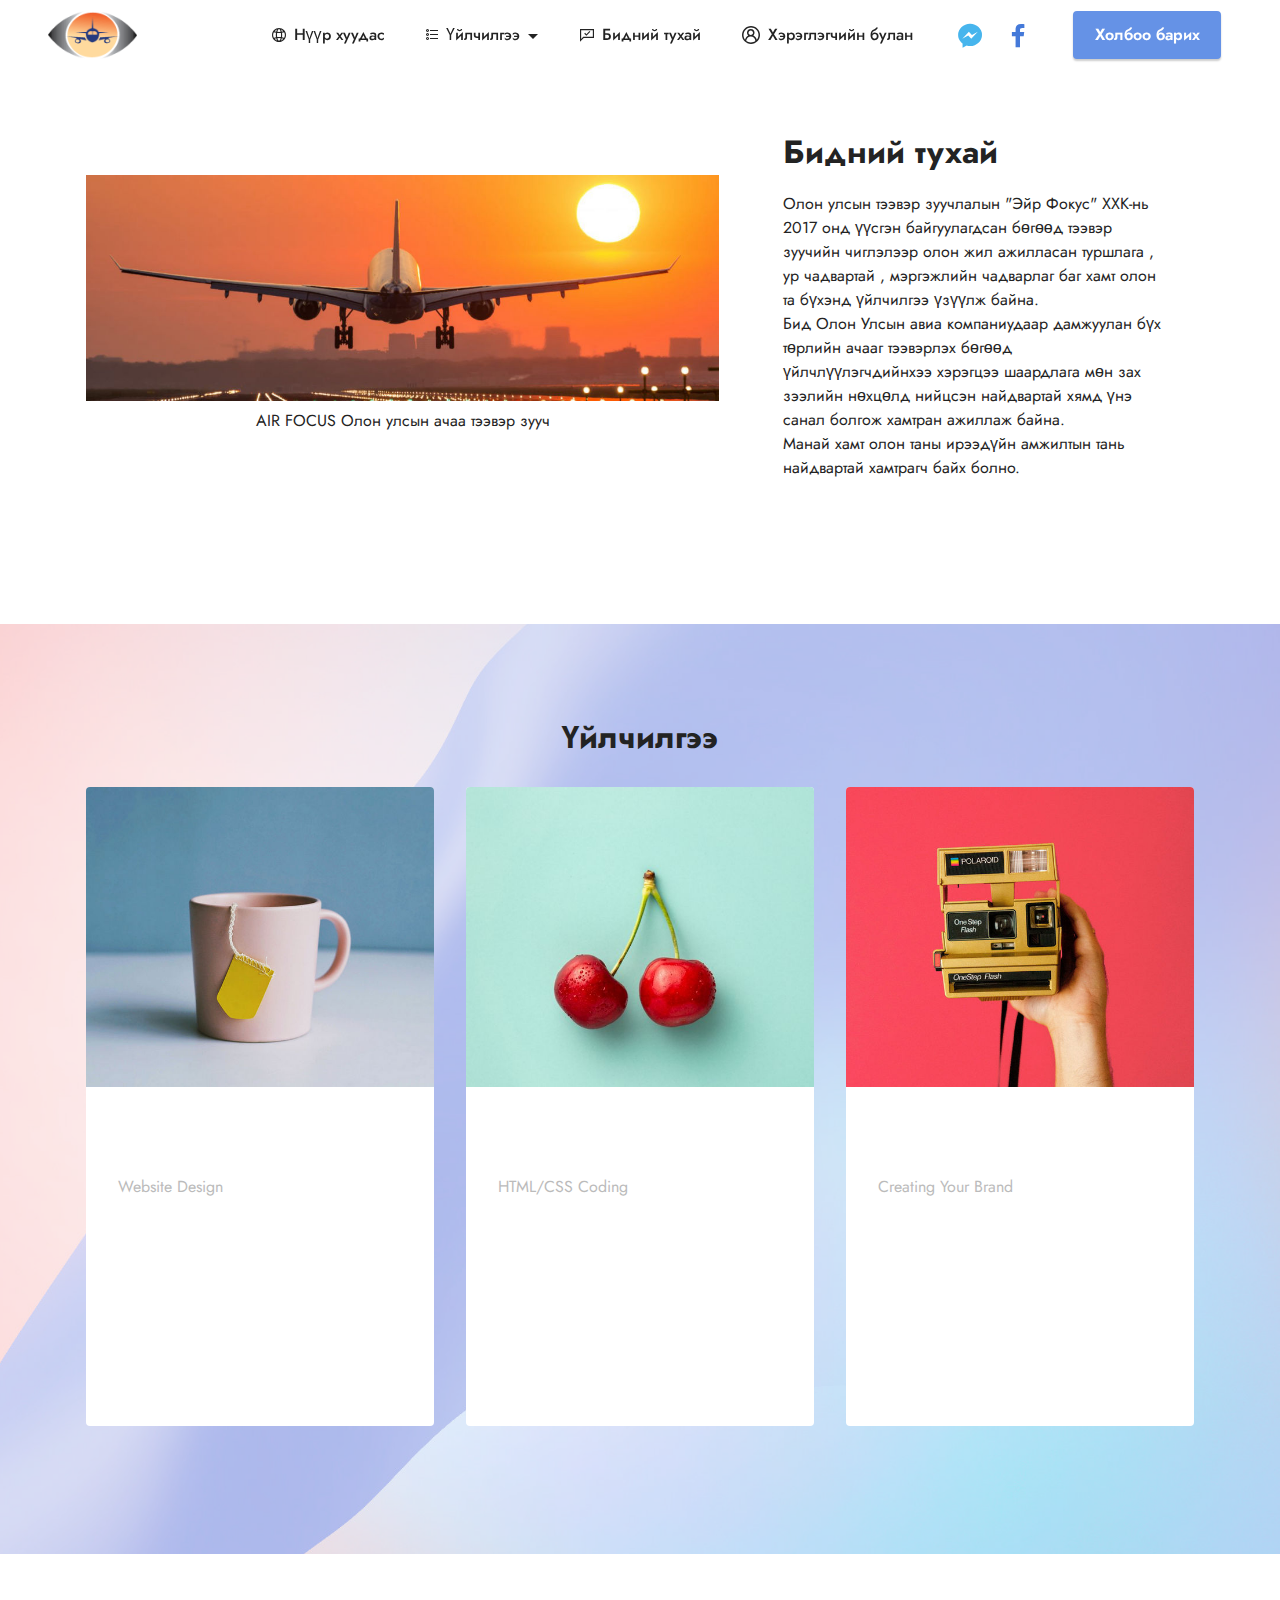
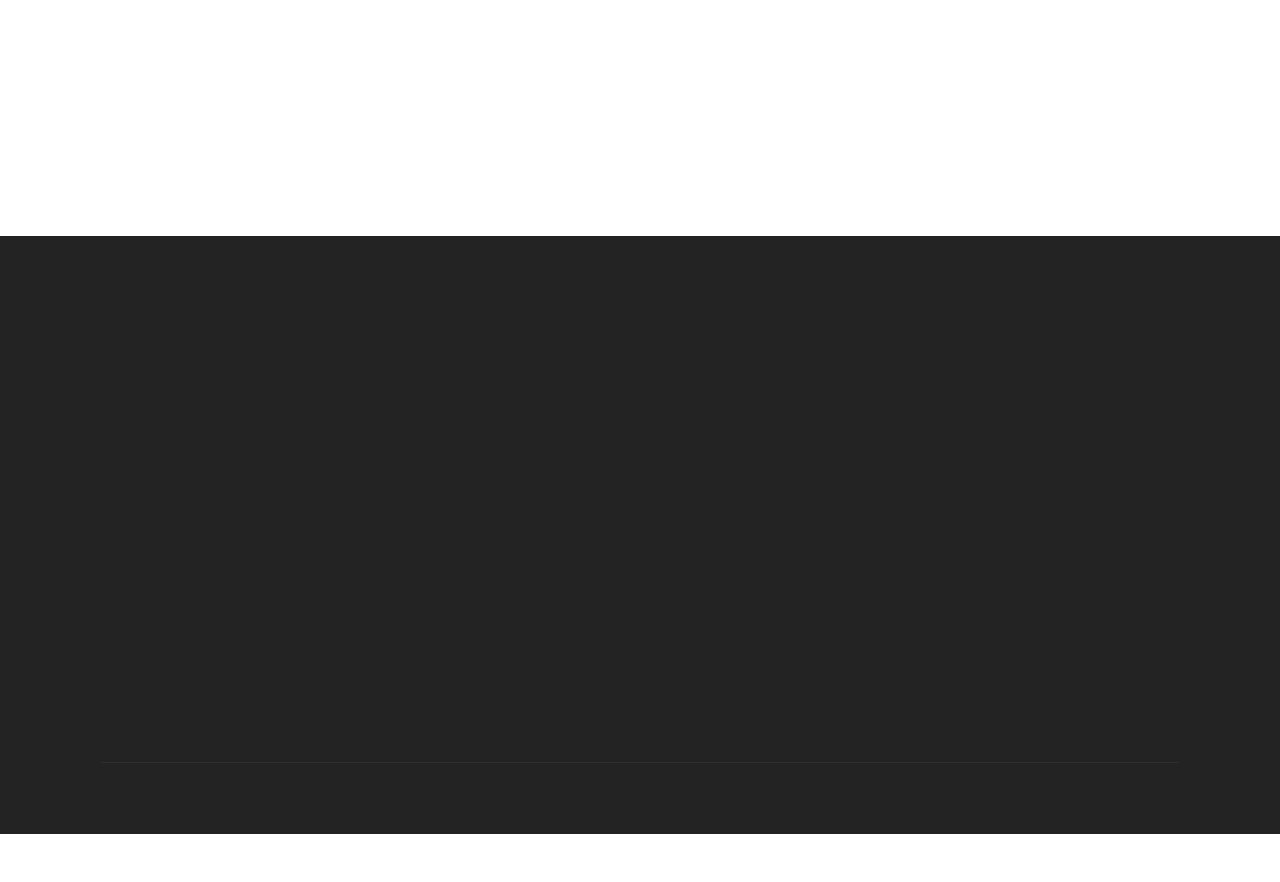
==== bidniituhai.html @ 1c49ef3e "create github pages" ====
<!DOCTYPE html>
<html  >
<head>
  <!-- Site made with Mobirise Website Builder v5.3.0, https://mobirise.com -->
  <meta charset="UTF-8">
  <meta http-equiv="X-UA-Compatible" content="IE=edge">
  <meta name="generator" content="Mobirise v5.3.0, mobirise.com">
  <meta name="viewport" content="width=device-width, initial-scale=1, minimum-scale=1">
  <link rel="shortcut icon" href="assets/images/logo-212x114.png" type="image/x-icon">
  <meta name="description" content="">
  
  
  <title>Бидний тухай | AIR FOCUS LLC - International logistic</title>
  <link rel="stylesheet" href="assets/web/assets/mobirise-icons2/mobirise2.css">
  <link rel="stylesheet" href="assets/web/assets/mobirise-icons-bold/mobirise-icons-bold.css">
  <link rel="stylesheet" href="assets/tether/tether.min.css">
  <link rel="stylesheet" href="assets/bootstrap/css/bootstrap.min.css">
  <link rel="stylesheet" href="assets/bootstrap/css/bootstrap-grid.min.css">
  <link rel="stylesheet" href="assets/bootstrap/css/bootstrap-reboot.min.css">
  <link rel="stylesheet" href="assets/animatecss/animate.css">
  <link rel="stylesheet" href="assets/dropdown/css/style.css">
  <link rel="stylesheet" href="assets/socicon/css/styles.css">
  <link rel="stylesheet" href="assets/theme/css/style.css">
  <link rel="preload" as="style" href="assets/mobirise/css/mbr-additional.css"><link rel="stylesheet" href="assets/mobirise/css/mbr-additional.css" type="text/css">
  
  
  
  
</head>
<body>
  
  <section class="image1 cid-saEwaf0TzY" id="image1-1p">
    

    

    <div class="container">
        <div class="row align-items-center">
            <div class="col-12 col-lg-7">
                <div class="image-wrapper">
                    <img src="assets/images/airplane-landing-sunset-1076x384.jpg" alt="">
                    <p class="mbr-description mbr-fonts-style pt-2 align-center display-4">AIR FOCUS Олон улсын ачаа тээвэр зууч</p>
                </div>
            </div>
            <div class="col-12 col-lg">
                <div class="text-wrapper">
                    <h3 class="mbr-section-title mbr-fonts-style mb-3 display-5"><strong>Бидний тухай</strong></h3>
                    <p class="mbr-text mbr-fonts-style display-7">Олон улсын тээвэр зуучлалын "Эйр Фокус" ХХК-нь 2017 онд үүсгэн байгуулагдсан бөгөөд тээвэр зуучийн чиглэлээр олон жил ажилласан туршлага , ур чадвартай , мэргэжлийн чадварлаг баг хамт олон та бүхэнд үйлчилгээ үзүүлж байна. 
<br>Бид Олон Улсын авиа компаниудаар дамжуулан бүх төрлийн ачааг тээвэрлэх бөгөөд үйлчлүүлэгчдийнхээ хэрэгцээ шаардлага мөн зах зээлийн нөхцөлд нийцсэн найдвартай хямд үнэ санал болгож хамтран ажиллаж байна. 
<br>Манай хамт олон таны ирээдүйн амжилтын тань найдвартай хамтрагч байх болно.</p>
                </div>
            </div>
        </div>
    </div>
</section>

<section class="menu menu3 cid-safz8pXeSH" once="menu" id="menu3-12">
    
    <nav class="navbar navbar-dropdown navbar-fixed-top navbar-expand-lg">
        <div class="container-fluid">
            <div class="navbar-brand">
                <span class="navbar-logo">
                    <a href="https://mobiri.se">
                        <img src="assets/images/logo-212x114.png" alt="Mobirise" style="height: 3rem;">
                    </a>
                </span>
                
            </div>
            <button class="navbar-toggler" type="button" data-toggle="collapse" data-target="#navbarSupportedContent" aria-controls="navbarNavAltMarkup" aria-expanded="false" aria-label="Toggle navigation">
                <div class="hamburger">
                    <span></span>
                    <span></span>
                    <span></span>
                    <span></span>
                </div>
            </button>
            <div class="collapse navbar-collapse" id="navbarSupportedContent">
                <ul class="navbar-nav nav-dropdown" data-app-modern-menu="true"><li class="nav-item"><a class="nav-link link text-black text-primary display-7" href="index.html"><span class="mobi-mbri mobi-mbri-globe-2 mbr-iconfont mbr-iconfont-btn" style="font-size: 14px;"></span>Нүүр хуудас</a></li>
                    <li class="nav-item dropdown"><a class="nav-link link dropdown-toggle text-black display-7" href="#" aria-expanded="false" data-toggle="dropdown-submenu"><span class="mobi-mbri mobi-mbri-bulleted-list mbr-iconfont mbr-iconfont-btn" style="font-size: 12px;"></span>Үйлчилгээ</a><div class="dropdown-menu"><a class="dropdown-item text-black text-primary display-7" href="uilchilgee.html" aria-expanded="false" target="_blank"><span class="socicon socicon-telegram mbr-iconfont mbr-iconfont-btn" style="color: rgb(255, 153, 102);"></span>Агаарын тээвэр : AIR</a><div class="dropdown"><a class="dropdown-item dropdown-toggle text-black display-7" href="#" aria-expanded="false" data-toggle="dropdown-submenu"><span class="mbrib-delivery mbr-iconfont mbr-iconfont-btn" style="color: rgb(255, 153, 102);"></span>Хосолсон тээвэр AIR-LCL</a><div class="dropdown-menu dropdown-submenu"><a class="dropdown-item text-black text-primary display-7" href="uilchilgee.html" aria-expanded="false" target="_blank"><span class="mbrib-paper-plane mbr-iconfont mbr-iconfont-btn" style="color: rgb(255, 153, 102);"></span>Агаарын тээвэр AIR</a><a class="dropdown-item text-black display-7" href="facebook.com/fastlinellc" aria-expanded="false"><span class="mbrib-map-pin mbr-iconfont mbr-iconfont-btn" style="color: rgb(255, 153, 102);"></span>Газрын тээвэр</a></div></div><a class="dropdown-item text-black text-primary display-7" href="uilchilgee.html" aria-expanded="false" target="_blank"><span class="mbrib-share mbr-iconfont mbr-iconfont-btn" style="color: rgb(255, 153, 102);"></span>Түүвэр ачаа</a><a class="dropdown-item text-black text-primary display-7" href="uilchilgee.html" aria-expanded="false" target="_blank"><span class="mbrib-contact-form mbr-iconfont mbr-iconfont-btn" style="color: rgb(255, 153, 102);"></span>Eвропын холбооны улсаас автомашинаар : LTL</a></div></li><li class="nav-item"><a class="nav-link link text-black text-primary display-7" href="bidniituhai.html#image1-1g" aria-expanded="false" target="_blank"><span class="mobi-mbri mobi-mbri-cust-feedback mbr-iconfont mbr-iconfont-btn" style="font-size: 14px;"></span>Бидний тухай</a></li><li class="nav-item"><a class="nav-link link text-black text-primary display-7" href="hereglegch.html" aria-expanded="false" target="_blank"><span class="mobi-mbri mobi-mbri-user-2 mbr-iconfont mbr-iconfont-btn" style="font-size: 18px;"></span>Хэрэглэгчийн булан</a></li></ul>
                <div class="icons-menu">
                    <a class="iconfont-wrapper" href="http://facebook.com/fastlinellc" target="_blank">
                        <span class="p-2 mbr-iconfont socicon-messenger socicon" style="color: rgb(71, 181, 237); fill: rgb(71, 181, 237);"></span>
                    </a>
                    <a class="iconfont-wrapper" href="http://facebook.com/fastlinellc" target="_blank">
                        <span class="p-2 mbr-iconfont socicon-facebook socicon" style="color: rgb(68, 121, 217); fill: rgb(68, 121, 217);"></span>
                    </a>
                    
                    
                </div>
                <div class="navbar-buttons mbr-section-btn"><a class="btn btn-primary display-4" href="tel:99723101">Холбоо барих</a></div>
            </div>
        </div>
    </nav>
</section>

<section class="features3 cid-saEaMTVThD" id="features4-1h">
    
    <div class="mbr-overlay"></div>
    <div class="container">
        <div class="mbr-section-head">
            <h4 class="mbr-section-title mbr-fonts-style align-center mb-0 display-2"><strong>Үйлчилгээ</strong></h4>
            
        </div>
        <div class="row mt-4">
            <div class="item features-image сol-12 col-md-6 col-lg-4">
                <div class="item-wrapper">
                    <div class="item-img">
                        <img src="assets/images/product2-1.jpg" alt="" title="">
                    </div>
                    <div class="item-content">
                        <h5 class="item-title mbr-fonts-style display-5"><strong>Агаарын тээвэр</strong></h5>
                        <h6 class="item-subtitle mbr-fonts-style mt-1 display-7">Website Design</h6>
                        <p class="mbr-text mbr-fonts-style mt-3 display-7">Mobirise is an easy website builder. Just drop site elements to your page, add content and style it to look the way you like.</p>
                    </div>
                    <div class="mbr-section-btn item-footer mt-2"><a href="" class="btn item-btn btn-black display-7" target="_blank">Үргэлжлүүлэх &gt;</a></div>
                </div>
            </div>
            <div class="item features-image сol-12 col-md-6 col-lg-4">
                <div class="item-wrapper">
                    <div class="item-img">
                        <img src="assets/images/product3-1.jpg" alt="" title="">
                    </div>
                    <div class="item-content">
                        <h5 class="item-title mbr-fonts-style display-5"><strong>Хосолсон тээвэр</strong></h5>
                        <h6 class="item-subtitle mbr-fonts-style mt-1 display-7">
                            HTML/CSS Coding</h6>
                        <p class="mbr-text mbr-fonts-style mt-3 display-7">You don't have to code to create your own site. Select one of available themes in the Mobirise Site Maker.</p>
                    </div>
                    <div class="mbr-section-btn item-footer mt-2"><a href="" class="btn item-btn btn-black display-7" target="_blank">Үргэлжлүүлэх</a></div>
                </div>
            </div>
            <div class="item features-image сol-12 col-md-6 col-lg-4">
                <div class="item-wrapper">
                    <div class="item-img">
                        <img src="assets/images/product1-1.jpg" alt="" title="">
                    </div>
                    <div class="item-content">
                        <h5 class="item-title mbr-fonts-style display-5"><strong>Түүвэр</strong></h5>
                        <h6 class="item-subtitle mbr-fonts-style mt-1 display-7">Creating Your Brand</h6>
                        <p class="mbr-text mbr-fonts-style mt-3 display-7">Select the theme that suits you. Each theme in the Mobirise Website Software contains a set of unique blocks.<br></p>
                    </div>
                    <div class="mbr-section-btn item-footer mt-2"><a href="" class="btn item-btn btn-black display-7" target="_blank">Үргэлжлүүлэх</a></div>
                </div>
            </div>
            
        </div>
    </div>
</section>

<section class="share3 cid-saEgJzBFwi" id="share3-1k">
    
     
    
    

    <div class="container">
        <div class="media-container-row">
            <div class="col-12">
                <h3 class="mbr-section-title align-center mb-3 mbr-fonts-style display-2">
                    <strong>Follow Us!</strong>
                </h3>
                <div class="social-list align-center">
                   
                    <a class="iconfont-wrapper bg-facebook m-2 " target="_blank" href="https://mobiri.se">
                            <span class="socicon-facebook socicon"></span>
                        </a>
                        <a class="iconfont-wrapper bg-twitter m-2" href="https://mobiri.se" target="_blank">
                            <span class="socicon-twitter socicon"></span>
                        </a>
                        <a class="iconfont-wrapper bg-instagram m-2" href="https://mobiri.se" target="_blank">
                            <span class="socicon-instagram socicon"></span>
                        </a>
                        
                        
                        
                        
                        
                        
                        
                        
                </div>
            </div>
        </div>
    </div>
</section>

<section class="footer6 cid-saEAu0OWMF" once="footers" id="footer6-1s">

    

    

    <div class="container">
        <div class="row content mbr-white">
            <div class="col-12 col-md-3 mbr-fonts-style display-7">
                <h5 class="mbr-section-subtitle mbr-fonts-style mb-2 display-7"><strong>Хаяг</strong></h5>
                <p class="mbr-text mbr-fonts-style display-7">Монгол улс, Улаанбаатар , Баянгол дүүрэг , Төмөр замын удирдахын ард Даян оффис , 6 давхар 602 тоот&nbsp;</p> <br>
                <h5 class="mbr-section-subtitle mbr-fonts-style mb-2 mt-4 display-7">
                    <strong>Contacts</strong>
                </h5>
                <p class="mbr-text mbr-fonts-style mb-4 display-7">✉ : info@airfocus.mn&nbsp;<br>✆ :&nbsp; +976 21253113,<br>&nbsp; &nbsp; &nbsp; &nbsp; &nbsp; &nbsp; &nbsp; &nbsp;99723101,
<br>&nbsp; &nbsp; &nbsp; &nbsp; &nbsp; &nbsp; &nbsp; &nbsp;99936641,<br></p>
            </div>
            <div class="col-12 col-md-3 mbr-fonts-style display-7">
                <h5 class="mbr-section-subtitle mbr-fonts-style mb-2 display-7"><strong>Холбоос</strong></h5>
                <ul class="list mbr-fonts-style mb-4 display-4">
                    <li class="mbr-text item-wrap"><a class="text-primary" href="uniin sanal.html" target="_blank">Үнийн санал</a></li>
                    <li class="mbr-text item-wrap"><a class="text-primary" href="bidniituhai.html">Бидний тухай</a></li>
                    <li class="mbr-text item-wrap"><a class="text-primary" href="uilchilgee.html">Үйлчилгээний тухай</a></li>
                </ul>
                <h5 class="mbr-section-subtitle mbr-fonts-style mb-2 mt-5 display-7">
                    <strong>Feedback</strong>
                </h5>
                <p class="mbr-text mbr-fonts-style mb-4 display-7">Та санал хүсэлтээ дараах дугаар болон шуудангаар явуулна уу? Баярлалаа!</p>
            </div>
            <div class="col-12 col-md-6">
                <div class="google-map"><iframe frameborder="0" style="border:0" src="https://www.google.com/maps/embed/v1/place?key=AIzaSyCZI5F_k6S1k46ujh0SNrapM89f7mJxd30&amp;q=Даян төв , Улаанбаатар" allowfullscreen=""></iframe></div>
            </div>
            <div class="col-md-6">
                <div class="social-list align-left">
                    <div class="soc-item">
                        <a href="https://twitter.com/" target="_blank">
                            <span class="mbr-iconfont mbr-iconfont-social socicon-messenger socicon" style="color: rgb(101, 146, 230); fill: rgb(101, 146, 230); font-size: 30px;"></span>
                        </a>
                    </div>
                    <div class="soc-item">
                        <a href="http://facebook.com/fastlinellc" target="_blank">
                            <span class="mbr-iconfont mbr-iconfont-social socicon-facebook socicon" style="color: rgb(68, 121, 217); fill: rgb(68, 121, 217); font-size: 30px;"></span>
                        </a>
                    </div>
                    <div class="soc-item">
                        <a href="https://www.youtube.com/" target="_blank">
                            <span class="mbr-iconfont mbr-iconfont-social socicon-youtube socicon" style="color: rgb(228, 63, 63); fill: rgb(228, 63, 63); font-size: 30px;"></span>
                        </a>
                    </div>
                    
                    
                    
                </div>
            </div>
        </div>
        <div class="footer-lower">
            <div class="media-container-row">
                <div class="col-sm-12">
                    <hr>
                </div>
            </div>
            <div class="col-sm-12 copyright pl-0">
                <p class="mbr-text mbr-fonts-style mbr-white display-7">
                    ©&nbsp;Зохиогчийн эрх хуулиар хамгаалагдсан. Вебсайтыг гүйцэтгэсэн Fast Line ХХК.&nbsp;✆ 88557161</p>
            </div>
        </div>
    </div>
</section><section style="background-color: #fff; font-family: -apple-system, BlinkMacSystemFont, 'Segoe UI', 'Roboto', 'Helvetica Neue', Arial, sans-serif; color:#aaa; font-size:12px; padding: 0; align-items: center; display: flex;"><a href="https://mobirise.site/y" style="flex: 1 1; height: 3rem; padding-left: 1rem;"></a><p style="flex: 0 0 auto; margin:0; padding-right:1rem;">Site <a href="https://mobirise.site/f" style="color:#aaa;">was designed</a> with Mobirise</p></section><script src="assets/web/assets/jquery/jquery.min.js"></script>  <script src="assets/popper/popper.min.js"></script>  <script src="assets/tether/tether.min.js"></script>  <script src="assets/bootstrap/js/bootstrap.min.js"></script>  <script src="assets/smoothscroll/smooth-scroll.js"></script>  <script src="assets/viewportchecker/jquery.viewportchecker.js"></script>  <script src="assets/dropdown/js/nav-dropdown.js"></script>  <script src="assets/dropdown/js/navbar-dropdown.js"></script>  <script src="assets/touchswipe/jquery.touch-swipe.min.js"></script>  <script src="assets/theme/js/script.js"></script>  
  
  
 <div id="scrollToTop" class="scrollToTop mbr-arrow-up"><a style="text-align: center;"><i class="mbr-arrow-up-icon mbr-arrow-up-icon-cm cm-icon cm-icon-smallarrow-up"></i></a></div>
    <input name="animation" type="hidden">
  </body>
</html>
---- assets/web/assets/mobirise-icons2/mobirise2.css ----
@font-face {
  font-family: 'Moririse2';
  font-display: swap;
  src:  url('mobirise2.eot?f2bix4');
  src:  url('mobirise2.eot?f2bix4#iefix') format('embedded-opentype'),
    url('mobirise2.ttf?f2bix4') format('truetype'),
    url('mobirise2.woff?f2bix4') format('woff'),
    url('mobirise2.svg?f2bix4#mobirise2') format('svg');
  font-weight: normal;
  font-style: normal;
}

[class^="mobi-"], [class*=" mobi-"] {
  /* use !important to prevent issues with browser extensions that change fonts */
  font-family: 'Moririse2' !important;
  speak: none;
  font-style: normal;
  font-weight: normal;
  font-variant: normal;
  text-transform: none;
  line-height: 1;

  /* Better Font Rendering =========== */
  -webkit-font-smoothing: antialiased;
  -moz-osx-font-smoothing: grayscale;
}

.mobi-mbri-add-submenu:before {
  content: "\e900";
}
.mobi-mbri-alert:before {
  content: "\e901";
}
.mobi-mbri-align-center:before {
  content: "\e902";
}
.mobi-mbri-align-justify:before {
  content: "\e903";
}
.mobi-mbri-align-left:before {
  content: "\e904";
}
.mobi-mbri-align-right:before {
  content: "\e905";
}
.mobi-mbri-android:before {
  content: "\e906";
}
.mobi-mbri-apple:before {
  content: "\e907";
}
.mobi-mbri-arrow-down:before {
  content: "\e908";
}
.mobi-mbri-arrow-next:before {
  content: "\e909";
}
.mobi-mbri-arrow-prev:before {
  content: "\e90a";
}
.mobi-mbri-arrow-up:before {
  content: "\e90b";
}
.mobi-mbri-bold:before {
  content: "\e90c";
}
.mobi-mbri-bookmark:before {
  content: "\e90d";
}
.mobi-mbri-bootstrap:before {
  content: "\e90e";
}
.mobi-mbri-briefcase:before {
  content: "\e90f";
}
.mobi-mbri-browse:before {
  content: "\e910";
}
.mobi-mbri-bulleted-list:before {
  content: "\e911";
}
.mobi-mbri-calendar:before {
  content: "\e912";
}
.mobi-mbri-camera:before {
  content: "\e913";
}
.mobi-mbri-cart-add:before {
  content: "\e914";
}
.mobi-mbri-cart-full:before {
  content: "\e915";
}
.mobi-mbri-cash:before {
  content: "\e916";
}
.mobi-mbri-change-style:before {
  content: "\e917";
}
.mobi-mbri-chat:before {
  content: "\e918";
}
.mobi-mbri-clock:before {
  content: "\e919";
}
.mobi-mbri-close:before {
  content: "\e91a";
}
.mobi-mbri-cloud:before {
  content: "\e91b";
}
.mobi-mbri-code:before {
  content: "\e91c";
}
.mobi-mbri-contact-form:before {
  content: "\e91d";
}
.mobi-mbri-credit-card:before {
  content: "\e91e";
}
.mobi-mbri-cursor-click:before {
  content: "\e91f";
}
.mobi-mbri-cust-feedback:before {
  content: "\e920";
}
.mobi-mbri-database:before {
  content: "\e921";
}
.mobi-mbri-delivery:before {
  content: "\e922";
}
.mobi-mbri-desktop:before {
  content: "\e923";
}
.mobi-mbri-devices:before {
  content: "\e924";
}
.mobi-mbri-down:before {
  content: "\e925";
}
.mobi-mbri-download-2:before {
  content: "\e926";
}
.mobi-mbri-download:before {
  content: "\e927";
}
.mobi-mbri-drag-n-drop-2:before {
  content: "\e928";
}
.mobi-mbri-drag-n-drop:before {
  content: "\e929";
}
.mobi-mbri-edit-2:before {
  content: "\e92a";
}
.mobi-mbri-edit:before {
  content: "\e92b";
}
.mobi-mbri-error:before {
  content: "\e92c";
}
.mobi-mbri-extension:before {
  content: "\e92d";
}
.mobi-mbri-features:before {
  content: "\e92e";
}
.mobi-mbri-file:before {
  content: "\e92f";
}
.mobi-mbri-flag:before {
  content: "\e930";
}
.mobi-mbri-folder:before {
  content: "\e931";
}
.mobi-mbri-gift:before {
  content: "\e932";
}
.mobi-mbri-github:before {
  content: "\e933";
}
.mobi-mbri-globe-2:before {
  content: "\e934";
}
.mobi-mbri-globe:before {
  content: "\e935";
}
.mobi-mbri-growing-chart:before {
  content: "\e936";
}
.mobi-mbri-hearth:before {
  content: "\e937";
}
.mobi-mbri-help:before {
  content: "\e938";
}
.mobi-mbri-home:before {
  content: "\e939";
}
.mobi-mbri-hot-cup:before {
  content: "\e93a";
}
.mobi-mbri-idea:before {
  content: "\e93b";
}
.mobi-mbri-image-gallery:before {
  content: "\e93c";
}
.mobi-mbri-image-slider:before {
  content: "\e93d";
}
.mobi-mbri-info:before {
  content: "\e93e";
}
.mobi-mbri-italic:before {
  content: "\e93f";
}
.mobi-mbri-key:before {
  content: "\e940";
}
.mobi-mbri-laptop:before {
  content: "\e941";
}
.mobi-mbri-layers:before {
  content: "\e942";
}
.mobi-mbri-left-right:before {
  content: "\e943";
}
.mobi-mbri-left:before {
  content: "\e944";
}
.mobi-mbri-letter:before {
  content: "\e945";
}
.mobi-mbri-like:before {
  content: "\e946";
}
.mobi-mbri-link:before {
  content: "\e947";
}
.mobi-mbri-lock:before {
  content: "\e948";
}
.mobi-mbri-login:before {
  content: "\e949";
}
.mobi-mbri-logout:before {
  content: "\e94a";
}
.mobi-mbri-magic-stick:before {
  content: "\e94b";
}
.mobi-mbri-map-pin:before {
  content: "\e94c";
}
.mobi-mbri-menu:before {
  content: "\e94d";
}
.mobi-mbri-mobile-2:before {
  content: "\e94e";
}
.mobi-mbri-mobile-horizontal:before {
  content: "\e94f";
}
.mobi-mbri-mobile:before {
  content: "\e950";
}
.mobi-mbri-mobirise:before {
  content: "\e951";
}
.mobi-mbri-more-horizontal:before {
  content: "\e952";
}
.mobi-mbri-more-vertical:before {
  content: "\e953";
}
.mobi-mbri-music:before {
  content: "\e954";
}
.mobi-mbri-new-file:before {
  content: "\e955";
}
.mobi-mbri-numbered-list:before {
  content: "\e956";
}
.mobi-mbri-opened-folder:before {
  content: "\e957";
}
.mobi-mbri-pages:before {
  content: "\e958";
}
.mobi-mbri-paper-plane:before {
  content: "\e959";
}
.mobi-mbri-paperclip:before {
  content: "\e95a";
}
.mobi-mbri-phone:before {
  content: "\e95b";
}
.mobi-mbri-photo:before {
  content: "\e95c";
}
.mobi-mbri-photos:before {
  content: "\e95d";
}
.mobi-mbri-pin:before {
  content: "\e95e";
}
.mobi-mbri-play:before {
  content: "\e95f";
}
.mobi-mbri-plus:before {
  content: "\e960";
}
.mobi-mbri-preview:before {
  content: "\e961";
}
.mobi-mbri-print:before {
  content: "\e962";
}
.mobi-mbri-protect:before {
  content: "\e963";
}
.mobi-mbri-question:before {
  content: "\e964";
}
.mobi-mbri-quote-left:before {
  content: "\e965";
}
.mobi-mbri-quote-right:before {
  content: "\e966";
}
.mobi-mbri-redo:before {
  content: "\e967";
}
.mobi-mbri-refresh:before {
  content: "\e968";
}
.mobi-mbri-responsive-2:before {
  content: "\e969";
}
.mobi-mbri-responsive:before {
  content: "\e96a";
}
.mobi-mbri-right:before {
  content: "\e96b";
}
.mobi-mbri-rocket:before {
  content: "\e96c";
}
.mobi-mbri-sad-face:before {
  content: "\e96d";
}
.mobi-mbri-sale:before {
  content: "\e96e";
}
.mobi-mbri-save:before {
  content: "\e96f";
}
.mobi-mbri-search:before {
  content: "\e970";
}
.mobi-mbri-setting-2:before {
  content: "\e971";
}
.mobi-mbri-setting-3:before {
  content: "\e972";
}
.mobi-mbri-setting:before {
  content: "\e973";
}
.mobi-mbri-share:before {
  content: "\e974";
}
.mobi-mbri-shopping-bag:before {
  content: "\e975";
}
.mobi-mbri-shopping-basket:before {
  content: "\e976";
}
.mobi-mbri-shopping-cart:before {
  content: "\e977";
}
.mobi-mbri-sites:before {
  content: "\e978";
}
.mobi-mbri-smile-face:before {
  content: "\e979";
}
.mobi-mbri-speed:before {
  content: "\e97a";
}
.mobi-mbri-star:before {
  content: "\e97b";
}
.mobi-mbri-success:before {
  content: "\e97c";
}
.mobi-mbri-sun:before {
  content: "\e97d";
}
.mobi-mbri-sun2:before {
  content: "\e97e";
}
.mobi-mbri-tablet-vertical:before {
  content: "\e97f";
}
.mobi-mbri-tablet:before {
  content: "\e980";
}
.mobi-mbri-target:before {
  content: "\e981";
}
.mobi-mbri-timer:before {
  content: "\e982";
}
.mobi-mbri-to-ftp:before {
  content: "\e983";
}
.mobi-mbri-to-local-drive:before {
  content: "\e984";
}
.mobi-mbri-touch-swipe:before {
  content: "\e985";
}
.mobi-mbri-touch:before {
  content: "\e986";
}
.mobi-mbri-trash:before {
  content: "\e987";
}
.mobi-mbri-underline:before {
  content: "\e988";
}
.mobi-mbri-undo:before {
  content: "\e989";
}
.mobi-mbri-unlink:before {
  content: "\e98a";
}
.mobi-mbri-unlock:before {
  content: "\e98b";
}
.mobi-mbri-up-down:before {
  content: "\e98c";
}
.mobi-mbri-up:before {
  content: "\e98d";
}
.mobi-mbri-update:before {
  content: "\e98e";
}
.mobi-mbri-upload-2:before {
  content: "\e98f";
}
.mobi-mbri-upload:before {
  content: "\e990";
}
.mobi-mbri-user-2:before {
  content: "\e991";
}
.mobi-mbri-user:before {
  content: "\e992";
}
.mobi-mbri-users:before {
  content: "\e993";
}
.mobi-mbri-video-play:before {
  content: "\e994";
}
.mobi-mbri-video:before {
  content: "\e995";
}
.mobi-mbri-watch:before {
  content: "\e996";
}
.mobi-mbri-website-theme-2:before {
  content: "\e997";
}
.mobi-mbri-website-theme:before {
  content: "\e998";
}
.mobi-mbri-wifi:before {
  content: "\e999";
}
.mobi-mbri-windows:before {
  content: "\e99a";
}
.mobi-mbri-zoom-in:before {
  content: "\e99b";
}
.mobi-mbri-zoom-out:before {
  content: "\e99c";
}
---- assets/web/assets/mobirise-icons-bold/mobirise-icons-bold.css ----
@font-face {
  font-family: 'mobirise-icons-bold';
  font-display: swap;
  src:  url('mobirise-icons-bold.eot?m1l4yr');
  src:  url('mobirise-icons-bold.eot?m1l4yr#iefix') format('embedded-opentype'),
    url('mobirise-icons-bold.ttf?m1l4yr') format('truetype'),
    url('mobirise-icons-bold.woff?m1l4yr') format('woff'),
    url('mobirise-icons-bold.svg?m1l4yr#mobirise-icons-bold') format('svg');
  font-weight: normal;
  font-style: normal;
}

[class^="mbrib-"], [class*="mbrib-"] {
  /* use !important to prevent issues with browser extensions that change fonts */
  font-family: 'mobirise-icons-bold' !important;
  speak: none;
  font-style: normal;
  font-weight: normal;
  font-variant: normal;
  text-transform: none;
  line-height: 1;

  /* Better Font Rendering =========== */
  -webkit-font-smoothing: antialiased;
  -moz-osx-font-smoothing: grayscale;
}

.mbrib-add-submenu:before {
  content: "\e900";
}
.mbrib-alert:before {
  content: "\e901";
}
.mbrib-align-center:before {
  content: "\e902";
}
.mbrib-align-justify:before {
  content: "\e903";
}
.mbrib-align-left:before {
  content: "\e904";
}
.mbrib-align-right:before {
  content: "\e905";
}
.mbrib-android:before {
  content: "\e906";
}
.mbrib-apple:before {
  content: "\e907";
}
.mbrib-arrow-down:before {
  content: "\e908";
}
.mbrib-arrow-next:before {
  content: "\e909";
}
.mbrib-arrow-prev:before {
  content: "\e90a";
}
.mbrib-arrow-up:before {
  content: "\e90b";
}
.mbrib-bold:before {
  content: "\e90c";
}
.mbrib-bookmark:before {
  content: "\e90d";
}
.mbrib-bootstrap:before {
  content: "\e90e";
}
.mbrib-briefcase:before {
  content: "\e90f";
}
.mbrib-browse:before {
  content: "\e910";
}
.mbrib-bulleted-list:before {
  content: "\e911";
}
.mbrib-calendar:before {
  content: "\e912";
}
.mbrib-camera:before {
  content: "\e913";
}
.mbrib-cart-add:before {
  content: "\e914";
}
.mbrib-cart-full:before {
  content: "\e915";
}
.mbrib-cash:before {
  content: "\e916";
}
.mbrib-change-style:before {
  content: "\e917";
}
.mbrib-chat:before {
  content: "\e918";
}
.mbrib-clock:before {
  content: "\e919";
}
.mbrib-close:before {
  content: "\e91a";
}
.mbrib-cloud:before {
  content: "\e91b";
}
.mbrib-code:before {
  content: "\e91c";
}
.mbrib-contact-form:before {
  content: "\e91d";
}
.mbrib-credit-card:before {
  content: "\e91e";
}
.mbrib-cursor-click:before {
  content: "\e91f";
}
.mbrib-cust-feedback:before {
  content: "\e920";
}
.mbrib-database:before {
  content: "\e921";
}
.mbrib-delivery:before {
  content: "\e922";
}
.mbrib-desktop:before {
  content: "\e923";
}
.mbrib-devices:before {
  content: "\e924";
}
.mbrib-down:before {
  content: "\e925";
}
.mbrib-download:before {
  content: "\e926";
}
.mbrib-drag-n-drop:before {
  content: "\e927";
}
.mbrib-drag-n-drop2:before {
  content: "\e928";
}
.mbrib-edit:before {
  content: "\e929";
}
.mbrib-edit2:before {
  content: "\e92a";
}
.mbrib-error:before {
  content: "\e92b";
}
.mbrib-extension:before {
  content: "\e92c";
}
.mbrib-features:before {
  content: "\e92d";
}
.mbrib-file:before {
  content: "\e92e";
}
.mbrib-flag:before {
  content: "\e92f";
}
.mbrib-folder:before {
  content: "\e930";
}
.mbrib-gift:before {
  content: "\e931";
}
.mbrib-github:before {
  content: "\e932";
}
.mbrib-globe-2:before {
  content: "\e933";
}
.mbrib-globe:before {
  content: "\e934";
}
.mbrib-growing-chart:before {
  content: "\e935";
}
.mbrib-hearth:before {
  content: "\e936";
}
.mbrib-help:before {
  content: "\e937";
}
.mbrib-home:before {
  content: "\e938";
}
.mbrib-hot-cup:before {
  content: "\e939";
}
.mbrib-idea:before {
  content: "\e93a";
}
.mbrib-image-gallery:before {
  content: "\e93b";
}
.mbrib-image-slider:before {
  content: "\e93c";
}
.mbrib-info:before {
  content: "\e93d";
}
.mbrib-italic:before {
  content: "\e93e";
}
.mbrib-key:before {
  content: "\e93f";
}
.mbrib-laptop:before {
  content: "\e940";
}
.mbrib-layers:before {
  content: "\e941";
}
.mbrib-left-right:before {
  content: "\e942";
}
.mbrib-left:before {
  content: "\e943";
}
.mbrib-letter:before {
  content: "\e944";
}
.mbrib-like:before {
  content: "\e945";
}
.mbrib-link:before {
  content: "\e946";
}
.mbrib-lock:before {
  content: "\e947";
}
.mbrib-login:before {
  content: "\e948";
}
.mbrib-logout:before {
  content: "\e949";
}
.mbrib-magic-stick:before {
  content: "\e94a";
}
.mbrib-map-pin:before {
  content: "\e94b";
}
.mbrib-menu:before {
  content: "\e94c";
}
.mbrib-mobile:before {
  content: "\e94d";
}
.mbrib-mobile2:before {
  content: "\e94e";
}
.mbrib-mobirise:before {
  content: "\e94f";
}
.mbrib-more-horizontal:before {
  content: "\e950";
}
.mbrib-more-vertical:before {
  content: "\e951";
}
.mbrib-music:before {
  content: "\e952";
}
.mbrib-new-file:before {
  content: "\e953";
}
.mbrib-numbered-list:before {
  content: "\e954";
}
.mbrib-opened-folder:before {
  content: "\e955";
}
.mbrib-pages:before {
  content: "\e956";
}
.mbrib-paper-plane:before {
  content: "\e957";
}
.mbrib-paperclip:before {
  content: "\e958";
}
.mbrib-photo:before {
  content: "\e959";
}
.mbrib-photos:before {
  content: "\e95a";
}
.mbrib-pin:before {
  content: "\e95b";
}
.mbrib-play:before {
  content: "\e95c";
}
.mbrib-plus:before {
  content: "\e95d";
}
.mbrib-preview:before {
  content: "\e95e";
}
.mbrib-print:before {
  content: "\e95f";
}
.mbrib-protect:before {
  content: "\e960";
}
.mbrib-question:before {
  content: "\e961";
}
.mbrib-quote-left:before {
  content: "\e962";
}
.mbrib-quote-right:before {
  content: "\e963";
}
.mbrib-redo:before {
  content: "\e964";
}
.mbrib-refresh:before {
  content: "\e965";
}
.mbrib-responsive:before {
  content: "\e966";
}
.mbrib-right:before {
  content: "\e967";
}
.mbrib-rocket:before {
  content: "\e968";
}
.mbrib-sad-face:before {
  content: "\e969";
}
.mbrib-sale:before {
  content: "\e96a";
}
.mbrib-save:before {
  content: "\e96b";
}
.mbrib-search:before {
  content: "\e96c";
}
.mbrib-setting:before {
  content: "\e96d";
}
.mbrib-setting2:before {
  content: "\e96e";
}
.mbrib-setting3:before {
  content: "\e96f";
}
.mbrib-share:before {
  content: "\e970";
}
.mbrib-shopping-bag:before {
  content: "\e971";
}
.mbrib-shopping-basket:before {
  content: "\e972";
}
.mbrib-shopping-cart:before {
  content: "\e973";
}
.mbrib-sites:before {
  content: "\e974";
}
.mbrib-smile-face:before {
  content: "\e975";
}
.mbrib-speed:before {
  content: "\e976";
}
.mbrib-star:before {
  content: "\e977";
}
.mbrib-success:before {
  content: "\e978";
}
.mbrib-sun:before {
  content: "\e979";
}
.mbrib-sun2:before {
  content: "\e97a";
}
.mbrib-tablet-vertical:before {
  content: "\e97b";
}
.mbrib-tablet:before {
  content: "\e97c";
}
.mbrib-target:before {
  content: "\e97d";
}
.mbrib-timer:before {
  content: "\e97e";
}
.mbrib-to-ftp:before {
  content: "\e97f";
}
.mbrib-to-local-drive:before {
  content: "\e980";
}
.mbrib-touch-swipe:before {
  content: "\e981";
}
.mbrib-touch:before {
  content: "\e982";
}
.mbrib-trash:before {
  content: "\e983";
}
.mbrib-underline:before {
  content: "\e984";
}
.mbrib-undo:before {
  content: "\e985";
}
.mbrib-unlink:before {
  content: "\e986";
}
.mbrib-unlock:before {
  content: "\e987";
}
.mbrib-up-down:before {
  content: "\e988";
}
.mbrib-up:before {
  content: "\e989";
}
.mbrib-update:before {
  content: "\e98a";
}
.mbrib-upload:before {
  content: "\e98b";
}
.mbrib-user:before {
  content: "\e98c";
}
.mbrib-user2:before {
  content: "\e98d";
}
.mbrib-users:before {
  content: "\e98e";
}
.mbrib-video-play:before {
  content: "\e98f";
}
.mbrib-video:before {
  content: "\e990";
}
.mbrib-watch:before {
  content: "\e991";
}
.mbrib-website-theme:before {
  content: "\e992";
}
.mbrib-wifi:before {
  content: "\e993";
}
.mbrib-windows:before {
  content: "\e994";
}
.mbrib-zoom-out:before {
  content: "\e995";
}
---- assets/dropdown/css/style.css ----
.navbar-dropdown {
  left: 0;
  padding: 0;
  position: absolute;
  right: 0;
  top: 0;
  transition: all 0.45s ease;
  z-index: 1030;
  background: #282828; }
  .navbar-dropdown .navbar-logo {
    margin-right: 0.8rem;
    transition: margin 0.3s ease-in-out;
    vertical-align: middle; }
    .navbar-dropdown .navbar-logo img {
      height: 3.125rem;
      transition: all 0.3s ease-in-out; }
    .navbar-dropdown .navbar-logo.mbr-iconfont {
      font-size: 3.125rem;
      line-height: 3.125rem; }
  .navbar-dropdown .navbar-caption {
    font-weight: 700;
    white-space: normal;
    vertical-align: -4px;
    line-height: 3.125rem !important; }
    .navbar-dropdown .navbar-caption, .navbar-dropdown .navbar-caption:hover {
      color: inherit;
      text-decoration: none; }
  .navbar-dropdown .mbr-iconfont + .navbar-caption {
    vertical-align: -1px; }
  .navbar-dropdown.navbar-fixed-top {
    position: fixed; }
  .navbar-dropdown .navbar-brand span {
    vertical-align: -4px; }
  .navbar-dropdown.bg-color.transparent {
    background: none; }
  .navbar-dropdown.navbar-short .navbar-brand {
    padding: 0.625rem 0; }
    .navbar-dropdown.navbar-short .navbar-brand span {
      vertical-align: -1px; }
  .navbar-dropdown.navbar-short .navbar-caption {
    line-height: 2.375rem !important;
    vertical-align: -2px; }
  .navbar-dropdown.navbar-short .navbar-logo {
    margin-right: 0.5rem; }
    .navbar-dropdown.navbar-short .navbar-logo img {
      height: 2.375rem; }
    .navbar-dropdown.navbar-short .navbar-logo.mbr-iconfont {
      font-size: 2.375rem;
      line-height: 2.375rem; }
  .navbar-dropdown.navbar-short .mbr-table-cell {
    height: 3.625rem; }
  .navbar-dropdown .navbar-close {
    left: 0.6875rem;
    position: fixed;
    top: 0.75rem;
    z-index: 1000; }
  .navbar-dropdown .hamburger-icon {
    content: "";
    display: inline-block;
    vertical-align: middle;
    width: 16px;
    -webkit-box-shadow: 0 -6px 0 1px #282828,0 0 0 1px #282828,0 6px 0 1px #282828;
    -moz-box-shadow: 0 -6px 0 1px #282828,0 0 0 1px #282828,0 6px 0 1px #282828;
    box-shadow: 0 -6px 0 1px #282828,0 0 0 1px #282828,0 6px 0 1px #282828; }

.dropdown-menu .dropdown-toggle[data-toggle="dropdown-submenu"]::after {
  border-bottom: 0.35em solid transparent;
  border-left: 0.35em solid;
  border-right: 0;
  border-top: 0.35em solid transparent;
  margin-left: 0.3rem; }

.dropdown-menu .dropdown-item:focus {
  outline: 0; }

.nav-dropdown {
  font-size: 0.75rem;
  font-weight: 500;
  height: auto !important; }
  .nav-dropdown .nav-btn {
    padding-left: 1rem; }
  .nav-dropdown .link {
    margin: .667em 1.667em;
    font-weight: 500;
    padding: 0;
    transition: color .2s ease-in-out; }
    .nav-dropdown .link.dropdown-toggle {
      margin-right: 2.583em; }
      .nav-dropdown .link.dropdown-toggle::after {
        margin-left: .25rem;
        border-top: 0.35em solid;
        border-right: 0.35em solid transparent;
        border-left: 0.35em solid transparent;
        border-bottom: 0; }
      .nav-dropdown .link.dropdown-toggle[aria-expanded="true"] {
        margin: 0;
        padding: 0.667em 3.263em  0.667em 1.667em; }
  .nav-dropdown .link::after,
  .nav-dropdown .dropdown-item::after {
    color: inherit; }
  .nav-dropdown .btn {
    font-size: 0.75rem;
    font-weight: 700;
    letter-spacing: 0;
    margin-bottom: 0;
    padding-left: 1.25rem;
    padding-right: 1.25rem; }
  .nav-dropdown .dropdown-menu {
    border-radius: 0;
    border: 0;
    left: 0;
    margin: 0;
    padding-bottom: 1.25rem;
    padding-top: 1.25rem;
    position: relative; }
  .nav-dropdown .dropdown-submenu {
    margin-left: 0.125rem;
    top: 0; }
  .nav-dropdown .dropdown-item {
    font-weight: 500;
    line-height: 2;
    padding: 0.3846em 4.615em 0.3846em 1.5385em;
    position: relative;
    transition: color .2s ease-in-out, background-color .2s ease-in-out; }
    .nav-dropdown .dropdown-item::after {
      margin-top: -0.3077em;
      position: absolute;
      right: 1.1538em;
      top: 50%; }
    .nav-dropdown .dropdown-item:focus, .nav-dropdown .dropdown-item:hover {
      background: none; }

@media (max-width: 767px) {
  .nav-dropdown.navbar-toggleable-sm {
    bottom: 0;
    display: none;
    left: 0;
    overflow-x: hidden;
    position: fixed;
    top: 0;
    transform: translateX(-100%);
    -ms-transform: translateX(-100%);
    -webkit-transform: translateX(-100%);
    width: 18.75rem;
    z-index: 999; } }
.nav-dropdown.navbar-toggleable-xl {
  bottom: 0;
  display: none;
  left: 0;
  overflow-x: hidden;
  position: fixed;
  top: 0;
  transform: translateX(-100%);
  -ms-transform: translateX(-100%);
  -webkit-transform: translateX(-100%);
  width: 18.75rem;
  z-index: 999; }

.nav-dropdown-sm {
  display: block !important;
  overflow-x: hidden;
  overflow: auto;
  padding-top: 3.875rem; }
  .nav-dropdown-sm::after {
    content: "";
    display: block;
    height: 3rem;
    width: 100%; }
  .nav-dropdown-sm.collapse.in ~ .navbar-close {
    display: block !important; }
  .nav-dropdown-sm.collapsing, .nav-dropdown-sm.collapse.in {
    transform: translateX(0);
    -ms-transform: translateX(0);
    -webkit-transform: translateX(0);
    transition: all 0.25s ease-out;
    -webkit-transition: all 0.25s ease-out;
    background: #282828; }
  .nav-dropdown-sm.collapsing[aria-expanded="false"] {
    transform: translateX(-100%);
    -ms-transform: translateX(-100%);
    -webkit-transform: translateX(-100%); }
  .nav-dropdown-sm .nav-item {
    display: block;
    margin-left: 0 !important;
    padding-left: 0; }
  .nav-dropdown-sm .link,
  .nav-dropdown-sm .dropdown-item {
    border-top: 1px dotted rgba(255, 255, 255, 0.1);
    font-size: 0.8125rem;
    line-height: 1.6;
    margin: 0 !important;
    padding: 0.875rem 2.4rem 0.875rem 1.5625rem !important;
    position: relative;
    white-space: normal; }
    .nav-dropdown-sm .link:focus, .nav-dropdown-sm .link:hover,
    .nav-dropdown-sm .dropdown-item:focus,
    .nav-dropdown-sm .dropdown-item:hover {
      background: rgba(0, 0, 0, 0.2) !important;
      color: #c0a375; }
  .nav-dropdown-sm .nav-btn {
    position: relative;
    padding: 1.5625rem 1.5625rem 0 1.5625rem; }
    .nav-dropdown-sm .nav-btn::before {
      border-top: 1px dotted rgba(255, 255, 255, 0.1);
      content: "";
      left: 0;
      position: absolute;
      top: 0;
      width: 100%; }
    .nav-dropdown-sm .nav-btn + .nav-btn {
      padding-top: 0.625rem; }
      .nav-dropdown-sm .nav-btn + .nav-btn::before {
        display: none; }
  .nav-dropdown-sm .btn {
    padding: 0.625rem 0; }
  .nav-dropdown-sm .dropdown-toggle[data-toggle="dropdown-submenu"]::after {
    margin-left: .25rem;
    border-top: 0.35em solid;
    border-right: 0.35em solid transparent;
    border-left: 0.35em solid transparent;
    border-bottom: 0; }
  .nav-dropdown-sm .dropdown-toggle[data-toggle="dropdown-submenu"][aria-expanded="true"]::after {
    border-top: 0;
    border-right: 0.35em solid transparent;
    border-left: 0.35em solid transparent;
    border-bottom: 0.35em solid; }
  .nav-dropdown-sm .dropdown-menu {
    margin: 0;
    padding: 0;
    position: relative;
    top: 0;
    left: 0;
    width: 100%;
    border: 0;
    float: none;
    border-radius: 0;
    background: none; }
  .nav-dropdown-sm .dropdown-submenu {
    left: 100%;
    margin-left: 0.125rem;
    margin-top: -1.25rem;
    top: 0; }

.navbar-toggleable-sm .nav-dropdown .dropdown-menu {
  position: absolute; }

.navbar-toggleable-sm .nav-dropdown .dropdown-submenu {
  left: 100%;
  margin-left: 0.125rem;
  margin-top: -1.25rem;
  top: 0; }

.navbar-toggleable-sm.opened .nav-dropdown .dropdown-menu {
  position: relative; }

.navbar-toggleable-sm.opened .nav-dropdown .dropdown-submenu {
  left: 0;
  margin-left: 00rem;
  margin-top: 0rem;
  top: 0; }

.is-builder .nav-dropdown.collapsing {
  transition: none !important; }

/*# sourceMappingURL=style.css.map */
---- assets/socicon/css/styles.css ----
@charset "UTF-8";

@font-face {
  font-family: 'Socicon';
  src:  url('../fonts/socicon.eot');
  src:  url('../fonts/socicon.eot?#iefix') format('embedded-opentype'),
    url('../fonts/socicon.woff2') format('woff2'),
    url('../fonts/socicon.ttf') format('truetype'),
    url('../fonts/socicon.woff') format('woff'),
    url('../fonts/socicon.svg#socicon') format('svg');
  font-weight: normal;
  font-style: normal;
  font-display: swap;
}

[data-icon]:before {
  font-family: "socicon" !important;
  content: attr(data-icon);
  font-style: normal !important;
  font-weight: normal !important;
  font-variant: normal !important;
  text-transform: none !important;
  speak: none;
  line-height: 1;
  -webkit-font-smoothing: antialiased;
  -moz-osx-font-smoothing: grayscale;
}

[class^="socicon-"], [class*=" socicon-"] {
  /* use !important to prevent issues with browser extensions that change fonts */
  font-family: 'Socicon' !important;
  speak: none;
  font-style: normal;
  font-weight: normal;
  font-variant: normal;
  text-transform: none;
  line-height: 1;

  /* Better Font Rendering =========== */
  -webkit-font-smoothing: antialiased;
  -moz-osx-font-smoothing: grayscale;
}

.socicon-eitaa:before {
  content: "\e97c";
}
.socicon-soroush:before {
  content: "\e97d";
}
.socicon-bale:before {
  content: "\e97e";
}
.socicon-zazzle:before {
  content: "\e97b";
}
.socicon-society6:before {
  content: "\e97a";
}
.socicon-redbubble:before {
  content: "\e979";
}
.socicon-avvo:before {
  content: "\e978";
}
.socicon-stitcher:before {
  content: "\e977";
}
.socicon-googlehangouts:before {
  content: "\e974";
}
.socicon-dlive:before {
  content: "\e975";
}
.socicon-vsco:before {
  content: "\e976";
}
.socicon-flipboard:before {
  content: "\e973";
}
.socicon-ubuntu:before {
  content: "\e958";
}
.socicon-artstation:before {
  content: "\e959";
}
.socicon-invision:before {
  content: "\e95a";
}
.socicon-torial:before {
  content: "\e95b";
}
.socicon-collectorz:before {
  content: "\e95c";
}
.socicon-seenthis:before {
  content: "\e95d";
}
.socicon-googleplaymusic:before {
  content: "\e95e";
}
.socicon-debian:before {
  content: "\e95f";
}
.socicon-filmfreeway:before {
  content: "\e960";
}
.socicon-gnome:before {
  content: "\e961";
}
.socicon-itchio:before {
  content: "\e962";
}
.socicon-jamendo:before {
  content: "\e963";
}
.socicon-mix:before {
  content: "\e964";
}
.socicon-sharepoint:before {
  content: "\e965";
}
.socicon-tinder:before {
  content: "\e966";
}
.socicon-windguru:before {
  content: "\e967";
}
.socicon-cdbaby:before {
  content: "\e968";
}
.socicon-elementaryos:before {
  content: "\e969";
}
.socicon-stage32:before {
  content: "\e96a";
}
.socicon-tiktok:before {
  content: "\e96b";
}
.socicon-gitter:before {
  content: "\e96c";
}
.socicon-letterboxd:before {
  content: "\e96d";
}
.socicon-threema:before {
  content: "\e96e";
}
.socicon-splice:before {
  content: "\e96f";
}
.socicon-metapop:before {
  content: "\e970";
}
.socicon-naver:before {
  content: "\e971";
}
.socicon-remote:before {
  content: "\e972";
}
.socicon-internet:before {
  content: "\e957";
}
.socicon-moddb:before {
  content: "\e94b";
}
.socicon-indiedb:before {
  content: "\e94c";
}
.socicon-traxsource:before {
  content: "\e94d";
}
.socicon-gamefor:before {
  content: "\e94e";
}
.socicon-pixiv:before {
  content: "\e94f";
}
.socicon-myanimelist:before {
  content: "\e950";
}
.socicon-blackberry:before {
  content: "\e951";
}
.socicon-wickr:before {
  content: "\e952";
}
.socicon-spip:before {
  content: "\e953";
}
.socicon-napster:before {
  content: "\e954";
}
.socicon-beatport:before {
  content: "\e955";
}
.socicon-hackerone:before {
  content: "\e956";
}
.socicon-hackernews:before {
  content: "\e946";
}
.socicon-smashwords:before {
  content: "\e947";
}
.socicon-kobo:before {
  content: "\e948";
}
.socicon-bookbub:before {
  content: "\e949";
}
.socicon-mailru:before {
  content: "\e94a";
}
.socicon-gitlab:before {
  content: "\e945";
}
.socicon-instructables:before {
  content: "\e944";
}
.socicon-portfolio:before {
  content: "\e943";
}
.socicon-codered:before {
  content: "\e940";
}
.socicon-origin:before {
  content: "\e941";
}
.socicon-nextdoor:before {
  content: "\e942";
}
.socicon-udemy:before {
  content: "\e93f";
}
.socicon-livemaster:before {
  content: "\e93e";
}
.socicon-crunchbase:before {
  content: "\e93b";
}
.socicon-homefy:before {
  content: "\e93c";
}
.socicon-calendly:before {
  content: "\e93d";
}
.socicon-realtor:before {
  content: "\e90f";
}
.socicon-tidal:before {
  content: "\e910";
}
.socicon-qobuz:before {
  content: "\e911";
}
.socicon-natgeo:before {
  content: "\e912";
}
.socicon-mastodon:before {
  content: "\e913";
}
.socicon-unsplash:before {
  content: "\e914";
}
.socicon-homeadvisor:before {
  content: "\e915";
}
.socicon-angieslist:before {
  content: "\e916";
}
.socicon-codepen:before {
  content: "\e917";
}
.socicon-slack:before {
  content: "\e918";
}
.socicon-openaigym:before {
  content: "\e919";
}
.socicon-logmein:before {
  content: "\e91a";
}
.socicon-fiverr:before {
  content: "\e91b";
}
.socicon-gotomeeting:before {
  content: "\e91c";
}
.socicon-aliexpress:before {
  content: "\e91d";
}
.socicon-guru:before {
  content: "\e91e";
}
.socicon-appstore:before {
  content: "\e91f";
}
.socicon-homes:before {
  content: "\e920";
}
.socicon-zoom:before {
  content: "\e921";
}
.socicon-alibaba:before {
  content: "\e922";
}
.socicon-craigslist:before {
  content: "\e923";
}
.socicon-wix:before {
  content: "\e924";
}
.socicon-redfin:before {
  content: "\e925";
}
.socicon-googlecalendar:before {
  content: "\e926";
}
.socicon-shopify:before {
  content: "\e927";
}
.socicon-freelancer:before {
  content: "\e928";
}
.socicon-seedrs:before {
  content: "\e929";
}
.socicon-bing:before {
  content: "\e92a";
}
.socicon-doodle:before {
  content: "\e92b";
}
.socicon-bonanza:before {
  content: "\e92c";
}
.socicon-squarespace:before {
  content: "\e92d";
}
.socicon-toptal:before {
  content: "\e92e";
}
.socicon-gust:before {
  content: "\e92f";
}
.socicon-ask:before {
  content: "\e930";
}
.socicon-trulia:before {
  content: "\e931";
}
.socicon-loomly:before {
  content: "\e932";
}
.socicon-ghost:before {
  content: "\e933";
}
.socicon-upwork:before {
  content: "\e934";
}
.socicon-fundable:before {
  content: "\e935";
}
.socicon-booking:before {
  content: "\e936";
}
.socicon-googlemaps:before {
  content: "\e937";
}
.socicon-zillow:before {
  content: "\e938";
}
.socicon-niconico:before {
  content: "\e939";
}
.socicon-toneden:before {
  content: "\e93a";
}
.socicon-augment:before {
  content: "\e908";
}
.socicon-bitbucket:before {
  content: "\e909";
}
.socicon-fyuse:before {
  content: "\e90a";
}
.socicon-yt-gaming:before {
  content: "\e90b";
}
.socicon-sketchfab:before {
  content: "\e90c";
}
.socicon-mobcrush:before {
  content: "\e90d";
}
.socicon-microsoft:before {
  content: "\e90e";
}
.socicon-pandora:before {
  content: "\e907";
}
.socicon-messenger:before {
  content: "\e906";
}
.socicon-gamewisp:before {
  content: "\e905";
}
.socicon-bloglovin:before {
  content: "\e904";
}
.socicon-tunein:before {
  content: "\e903";
}
.socicon-gamejolt:before {
  content: "\e901";
}
.socicon-trello:before {
  content: "\e902";
}
.socicon-spreadshirt:before {
  content: "\e900";
}
.socicon-500px:before {
  content: "\e000";
}
.socicon-8tracks:before {
  content: "\e001";
}
.socicon-airbnb:before {
  content: "\e002";
}
.socicon-alliance:before {
  content: "\e003";
}
.socicon-amazon:before {
  content: "\e004";
}
.socicon-amplement:before {
  content: "\e005";
}
.socicon-android:before {
  content: "\e006";
}
.socicon-angellist:before {
  content: "\e007";
}
.socicon-apple:before {
  content: "\e008";
}
.socicon-appnet:before {
  content: "\e009";
}
.socicon-baidu:before {
  content: "\e00a";
}
.socicon-bandcamp:before {
  content: "\e00b";
}
.socicon-battlenet:before {
  content: "\e00c";
}
.socicon-mixer:before {
  content: "\e00d";
}
.socicon-bebee:before {
  content: "\e00e";
}
.socicon-bebo:before {
  content: "\e00f";
}
.socicon-behance:before {
  content: "\e010";
}
.socicon-blizzard:before {
  content: "\e011";
}
.socicon-blogger:before {
  content: "\e012";
}
.socicon-buffer:before {
  content: "\e013";
}
.socicon-chrome:before {
  content: "\e014";
}
.socicon-coderwall:before {
  content: "\e015";
}
.socicon-curse:before {
  content: "\e016";
}
.socicon-dailymotion:before {
  content: "\e017";
}
.socicon-deezer:before {
  content: "\e018";
}
.socicon-delicious:before {
  content: "\e019";
}
.socicon-deviantart:before {
  content: "\e01a";
}
.socicon-diablo:before {
  content: "\e01b";
}
.socicon-digg:before {
  content: "\e01c";
}
.socicon-discord:before {
  content: "\e01d";
}
.socicon-disqus:before {
  content: "\e01e";
}
.socicon-douban:before {
  content: "\e01f";
}
.socicon-draugiem:before {
  content: "\e020";
}
.socicon-dribbble:before {
  content: "\e021";
}
.socicon-drupal:before {
  content: "\e022";
}
.socicon-ebay:before {
  content: "\e023";
}
.socicon-ello:before {
  content: "\e024";
}
.socicon-endomodo:before {
  content: "\e025";
}
.socicon-envato:before {
  content: "\e026";
}
.socicon-etsy:before {
  content: "\e027";
}
.socicon-facebook:before {
  content: "\e028";
}
.socicon-feedburner:before {
  content: "\e029";
}
.socicon-filmweb:before {
  content: "\e02a";
}
.socicon-firefox:before {
  content: "\e02b";
}
.socicon-flattr:before {
  content: "\e02c";
}
.socicon-flickr:before {
  content: "\e02d";
}
.socicon-formulr:before {
  content: "\e02e";
}
.socicon-forrst:before {
  content: "\e02f";
}
.socicon-foursquare:before {
  content: "\e030";
}
.socicon-friendfeed:before {
  content: "\e031";
}
.socicon-github:before {
  content: "\e032";
}
.socicon-goodreads:before {
  content: "\e033";
}
.socicon-google:before {
  content: "\e034";
}
.socicon-googlescholar:before {
  content: "\e035";
}
.socicon-googlegroups:before {
  content: "\e036";
}
.socicon-googlephotos:before {
  content: "\e037";
}
.socicon-googleplus:before {
  content: "\e038";
}
.socicon-grooveshark:before {
  content: "\e039";
}
.socicon-hackerrank:before {
  content: "\e03a";
}
.socicon-hearthstone:before {
  content: "\e03b";
}
.socicon-hellocoton:before {
  content: "\e03c";
}
.socicon-heroes:before {
  content: "\e03d";
}
.socicon-smashcast:before {
  content: "\e03e";
}
.socicon-horde:before {
  content: "\e03f";
}
.socicon-houzz:before {
  content: "\e040";
}
.socicon-icq:before {
  content: "\e041";
}
.socicon-identica:before {
  content: "\e042";
}
.socicon-imdb:before {
  content: "\e043";
}
.socicon-instagram:before {
  content: "\e044";
}
.socicon-issuu:before {
  content: "\e045";
}
.socicon-istock:before {
  content: "\e046";
}
.socicon-itunes:before {
  content: "\e047";
}
.socicon-keybase:before {
  content: "\e048";
}
.socicon-lanyrd:before {
  content: "\e049";
}
.socicon-lastfm:before {
  content: "\e04a";
}
.socicon-line:before {
  content: "\e04b";
}
.socicon-linkedin:before {
  content: "\e04c";
}
.socicon-livejournal:before {
  content: "\e04d";
}
.socicon-lyft:before {
  content: "\e04e";
}
.socicon-macos:before {
  content: "\e04f";
}
.socicon-mail:before {
  content: "\e050";
}
.socicon-medium:before {
  content: "\e051";
}
.socicon-meetup:before {
  content: "\e052";
}
.socicon-mixcloud:before {
  content: "\e053";
}
.socicon-modelmayhem:before {
  content: "\e054";
}
.socicon-mumble:before {
  content: "\e055";
}
.socicon-myspace:before {
  content: "\e056";
}
.socicon-newsvine:before {
  content: "\e057";
}
.socicon-nintendo:before {
  content: "\e058";
}
.socicon-npm:before {
  content: "\e059";
}
.socicon-odnoklassniki:before {
  content: "\e05a";
}
.socicon-openid:before {
  content: "\e05b";
}
.socicon-opera:before {
  content: "\e05c";
}
.socicon-outlook:before {
  content: "\e05d";
}
.socicon-overwatch:before {
  content: "\e05e";
}
.socicon-patreon:before {
  content: "\e05f";
}
.socicon-paypal:before {
  content: "\e060";
}
.socicon-periscope:before {
  content: "\e061";
}
.socicon-persona:before {
  content: "\e062";
}
.socicon-pinterest:before {
  content: "\e063";
}
.socicon-play:before {
  content: "\e064";
}
.socicon-player:before {
  content: "\e065";
}
.socicon-playstation:before {
  content: "\e066";
}
.socicon-pocket:before {
  content: "\e067";
}
.socicon-qq:before {
  content: "\e068";
}
.socicon-quora:before {
  content: "\e069";
}
.socicon-raidcall:before {
  content: "\e06a";
}
.socicon-ravelry:before {
  content: "\e06b";
}
.socicon-reddit:before {
  content: "\e06c";
}
.socicon-renren:before {
  content: "\e06d";
}
.socicon-researchgate:before {
  content: "\e06e";
}
.socicon-residentadvisor:before {
  content: "\e06f";
}
.socicon-reverbnation:before {
  content: "\e070";
}
.socicon-rss:before {
  content: "\e071";
}
.socicon-sharethis:before {
  content: "\e072";
}
.socicon-skype:before {
  content: "\e073";
}
.socicon-slideshare:before {
  content: "\e074";
}
.socicon-smugmug:before {
  content: "\e075";
}
.socicon-snapchat:before {
  content: "\e076";
}
.socicon-songkick:before {
  content: "\e077";
}
.socicon-soundcloud:before {
  content: "\e078";
}
.socicon-spotify:before {
  content: "\e079";
}
.socicon-stackexchange:before {
  content: "\e07a";
}
.socicon-stackoverflow:before {
  content: "\e07b";
}
.socicon-starcraft:before {
  content: "\e07c";
}
.socicon-stayfriends:before {
  content: "\e07d";
}
.socicon-steam:before {
  content: "\e07e";
}
.socicon-storehouse:before {
  content: "\e07f";
}
.socicon-strava:before {
  content: "\e080";
}
.socicon-streamjar:before {
  content: "\e081";
}
.socicon-stumbleupon:before {
  content: "\e082";
}
.socicon-swarm:before {
  content: "\e083";
}
.socicon-teamspeak:before {
  content: "\e084";
}
.socicon-teamviewer:before {
  content: "\e085";
}
.socicon-technorati:before {
  content: "\e086";
}
.socicon-telegram:before {
  content: "\e087";
}
.socicon-tripadvisor:before {
  content: "\e088";
}
.socicon-tripit:before {
  content: "\e089";
}
.socicon-triplej:before {
  content: "\e08a";
}
.socicon-tumblr:before {
  content: "\e08b";
}
.socicon-twitch:before {
  content: "\e08c";
}
.socicon-twitter:before {
  content: "\e08d";
}
.socicon-uber:before {
  content: "\e08e";
}
.socicon-ventrilo:before {
  content: "\e08f";
}
.socicon-viadeo:before {
  content: "\e090";
}
.socicon-viber:before {
  content: "\e091";
}
.socicon-viewbug:before {
  content: "\e092";
}
.socicon-vimeo:before {
  content: "\e093";
}
.socicon-vine:before {
  content: "\e094";
}
.socicon-vkontakte:before {
  content: "\e095";
}
.socicon-warcraft:before {
  content: "\e096";
}
.socicon-wechat:before {
  content: "\e097";
}
.socicon-weibo:before {
  content: "\e098";
}
.socicon-whatsapp:before {
  content: "\e099";
}
.socicon-wikipedia:before {
  content: "\e09a";
}
.socicon-windows:before {
  content: "\e09b";
}
.socicon-wordpress:before {
  content: "\e09c";
}
.socicon-wykop:before {
  content: "\e09d";
}
.socicon-xbox:before {
  content: "\e09e";
}
.socicon-xing:before {
  content: "\e09f";
}
.socicon-yahoo:before {
  content: "\e0a0";
}
.socicon-yammer:before {
  content: "\e0a1";
}
.socicon-yandex:before {
  content: "\e0a2";
}
.socicon-yelp:before {
  content: "\e0a3";
}
.socicon-younow:before {
  content: "\e0a4";
}
.socicon-youtube:before {
  content: "\e0a5";
}
.socicon-zapier:before {
  content: "\e0a6";
}
.socicon-zerply:before {
  content: "\e0a7";
}
.socicon-zomato:before {
  content: "\e0a8";
}
.socicon-zynga:before {
  content: "\e0a9";
}
---- assets/theme/css/style.css ----
@charset "UTF-8";
section {
  background-color: #ffffff;
}

body {
  font-style: normal;
  line-height: 1.5;
  font-weight: 400;
  color: #232323;
  position: relative;
}

section,
.container,
.container-fluid {
  position: relative;
  word-wrap: break-word;
}

a.mbr-iconfont:hover {
  text-decoration: none;
}

.article .lead p,
.article .lead ul,
.article .lead ol,
.article .lead pre,
.article .lead blockquote {
  margin-bottom: 0;
}

a {
  font-style: normal;
  font-weight: 400;
  cursor: pointer;
}
a, a:hover {
  text-decoration: none;
}

.mbr-section-title {
  font-style: normal;
  line-height: 1.3;
}

.mbr-section-subtitle {
  line-height: 1.3;
}

.mbr-text {
  font-style: normal;
  line-height: 1.7;
}

h1,
h2,
h3,
h4,
h5,
h6,
.display-1,
.display-2,
.display-4,
.display-5,
.display-7,
span,
p,
a {
  line-height: 1;
  word-break: break-word;
  word-wrap: break-word;
  font-weight: 400;
}

b,
strong {
  font-weight: bold;
}

input:-webkit-autofill, input:-webkit-autofill:hover, input:-webkit-autofill:focus, input:-webkit-autofill:active {
  transition-delay: 9999s;
  -webkit-transition-property: background-color, color;
  transition-property: background-color, color;
}

textarea[type=hidden] {
  display: none;
}

section {
  background-position: 50% 50%;
  background-repeat: no-repeat;
  background-size: cover;
}
section .mbr-background-video,
section .mbr-background-video-preview {
  position: absolute;
  bottom: 0;
  left: 0;
  right: 0;
  top: 0;
}

.hidden {
  visibility: hidden;
}

.mbr-z-index20 {
  z-index: 20;
}

/*! Base colors */
.mbr-white {
  color: #ffffff;
}

.mbr-black {
  color: #111111;
}

.mbr-bg-white {
  background-color: #ffffff;
}

.mbr-bg-black {
  background-color: #000000;
}

/*! Text-aligns */
.align-left {
  text-align: left;
}

.align-center {
  text-align: center;
}

.align-right {
  text-align: right;
}

/*! Font-weight  */
.mbr-light {
  font-weight: 300;
}

.mbr-regular {
  font-weight: 400;
}

.mbr-semibold {
  font-weight: 500;
}

.mbr-bold {
  font-weight: 700;
}

/*! Media  */
.media-content {
  flex-basis: 100%;
}

.media-container-row {
  display: flex;
  flex-direction: row;
  flex-wrap: wrap;
  justify-content: center;
  align-content: center;
  align-items: start;
}
.media-container-row .media-size-item {
  width: 400px;
}

.media-container-column {
  display: flex;
  flex-direction: column;
  flex-wrap: wrap;
  justify-content: center;
  align-content: center;
  align-items: stretch;
}
.media-container-column > * {
  width: 100%;
}

@media (min-width: 992px) {
  .media-container-row {
    flex-wrap: nowrap;
  }
}
figure {
  margin-bottom: 0;
  overflow: hidden;
}

figure[mbr-media-size] {
  transition: width 0.1s;
}

img,
iframe {
  display: block;
  width: 100%;
}

.card {
  background-color: transparent;
  border: none;
}

.card-box {
  width: 100%;
}

.card-img {
  text-align: center;
  flex-shrink: 0;
  -webkit-flex-shrink: 0;
}

.media {
  max-width: 100%;
  margin: 0 auto;
}

.mbr-figure {
  align-self: center;
}

.media-container > div {
  max-width: 100%;
}

.mbr-figure img,
.card-img img {
  width: 100%;
}

@media (max-width: 991px) {
  .media-size-item {
    width: auto !important;
  }

  .media {
    width: auto;
  }

  .mbr-figure {
    width: 100% !important;
  }
}
/*! Buttons */
.mbr-section-btn {
  margin-left: -0.6rem;
  margin-right: -0.6rem;
  font-size: 0;
}

.btn {
  font-weight: 600;
  border-width: 1px;
  font-style: normal;
  margin: 0.6rem 0.6rem;
  white-space: normal;
  transition: all 0.2s ease-in-out;
  display: inline-flex;
  align-items: center;
  justify-content: center;
  word-break: break-word;
}

.btn-sm {
  font-weight: 600;
  letter-spacing: 0px;
  transition: all 0.3s ease-in-out;
}

.btn-md {
  font-weight: 600;
  letter-spacing: 0px;
  transition: all 0.3s ease-in-out;
}

.btn-lg {
  font-weight: 600;
  letter-spacing: 0px;
  transition: all 0.3s ease-in-out;
}

.btn-form {
  margin: 0;
}
.btn-form:hover {
  cursor: pointer;
}

nav .mbr-section-btn {
  margin-left: 0rem;
  margin-right: 0rem;
}

/*! Btn icon margin */
.btn .mbr-iconfont,
.btn.btn-sm .mbr-iconfont {
  order: 1;
  cursor: pointer;
  margin-left: 0.5rem;
  vertical-align: sub;
}

.btn.btn-md .mbr-iconfont,
.btn.btn-md .mbr-iconfont {
  margin-left: 0.8rem;
}

.mbr-regular {
  font-weight: 400;
}

.mbr-semibold {
  font-weight: 500;
}

.mbr-bold {
  font-weight: 700;
}

[type=submit] {
  -webkit-appearance: none;
}

/*! Full-screen */
.mbr-fullscreen .mbr-overlay {
  min-height: 100vh;
}

.mbr-fullscreen {
  display: flex;
  display: -moz-flex;
  display: -ms-flex;
  display: -o-flex;
  align-items: center;
  min-height: 100vh;
  padding-top: 3rem;
  padding-bottom: 3rem;
}

/*! Map */
.map {
  height: 25rem;
  position: relative;
}
.map iframe {
  width: 100%;
  height: 100%;
}

/*! Scroll to top arrow */
.mbr-arrow-up {
  bottom: 25px;
  right: 90px;
  position: fixed;
  text-align: right;
  z-index: 5000;
  color: #ffffff;
  font-size: 22px;
}

.mbr-arrow-up a {
  background: rgba(0, 0, 0, 0.2);
  border-radius: 50%;
  color: #fff;
  display: inline-block;
  height: 60px;
  width: 60px;
  border: 2px solid #fff;
  outline-style: none !important;
  position: relative;
  text-decoration: none;
  transition: all 0.3s ease-in-out;
  cursor: pointer;
  text-align: center;
}
.mbr-arrow-up a:hover {
  background-color: rgba(0, 0, 0, 0.4);
}
.mbr-arrow-up a i {
  line-height: 60px;
}

.mbr-arrow-up-icon {
  display: block;
  color: #fff;
}

.mbr-arrow-up-icon::before {
  content: "›";
  display: inline-block;
  font-family: serif;
  font-size: 22px;
  line-height: 1;
  font-style: normal;
  position: relative;
  top: 6px;
  left: -4px;
  transform: rotate(-90deg);
}

/*! Arrow Down */
.mbr-arrow {
  position: absolute;
  bottom: 45px;
  left: 50%;
  width: 60px;
  height: 60px;
  cursor: pointer;
  background-color: rgba(80, 80, 80, 0.5);
  border-radius: 50%;
  transform: translateX(-50%);
}
@media (max-width: 767px) {
  .mbr-arrow {
    display: none;
  }
}
.mbr-arrow > a {
  display: inline-block;
  text-decoration: none;
  outline-style: none;
  -webkit-animation: arrowdown 1.7s ease-in-out infinite;
          animation: arrowdown 1.7s ease-in-out infinite;
  color: #ffffff;
}
.mbr-arrow > a > i {
  position: absolute;
  top: -2px;
  left: 15px;
  font-size: 2rem;
}

#scrollToTop a i::before {
  content: "";
  position: absolute;
  display: block;
  border-bottom: 2.5px solid #fff;
  border-left: 2.5px solid #fff;
  width: 27.8%;
  height: 27.8%;
  left: 50%;
  top: 51%;
  transform: translateY(-30%) translateX(-50%) rotate(135deg);
}

@keyframes arrowdown {
  0% {
    transform: translateY(0px);
  }
  50% {
    transform: translateY(-5px);
  }
  100% {
    transform: translateY(0px);
  }
}
@-webkit-keyframes arrowdown {
  0% {
    transform: translateY(0px);
  }
  50% {
    transform: translateY(-5px);
  }
  100% {
    transform: translateY(0px);
  }
}
@media (max-width: 500px) {
  .mbr-arrow-up {
    left: 0;
    right: 0;
    text-align: center;
  }
}
/*Gradients animation*/
@keyframes gradient-animation {
  from {
    background-position: 0% 100%;
    -webkit-animation-timing-function: ease-in-out;
            animation-timing-function: ease-in-out;
  }
  to {
    background-position: 100% 0%;
    -webkit-animation-timing-function: ease-in-out;
            animation-timing-function: ease-in-out;
  }
}
@-webkit-keyframes gradient-animation {
  from {
    background-position: 0% 100%;
    -webkit-animation-timing-function: ease-in-out;
            animation-timing-function: ease-in-out;
  }
  to {
    background-position: 100% 0%;
    -webkit-animation-timing-function: ease-in-out;
            animation-timing-function: ease-in-out;
  }
}
.bg-gradient {
  background-size: 200% 200%;
  animation: gradient-animation 5s infinite alternate;
  -webkit-animation: gradient-animation 5s infinite alternate;
}

.menu .navbar-brand {
  display: -webkit-flex;
}
.menu .navbar-brand span {
  display: flex;
  display: -webkit-flex;
}
.menu .navbar-brand .navbar-caption-wrap {
  display: -webkit-flex;
}
.menu .navbar-brand .navbar-logo img {
  display: -webkit-flex;
  width: auto;
}
@media (min-width: 768px) and (max-width: 991px) {
  .menu .navbar-toggleable-sm .navbar-nav {
    display: -ms-flexbox;
  }
}
@media (max-width: 991px) {
  .menu .navbar-collapse {
    max-height: 93.5vh;
  }
  .menu .navbar-collapse.show {
    overflow: auto;
  }
}
@media (min-width: 992px) {
  .menu .navbar-nav.nav-dropdown {
    display: -webkit-flex;
  }
  .menu .navbar-toggleable-sm .navbar-collapse {
    display: -webkit-flex !important;
  }
  .menu .collapsed .navbar-collapse {
    max-height: 93.5vh;
  }
  .menu .collapsed .navbar-collapse.show {
    overflow: auto;
  }
}
@media (max-width: 767px) {
  .menu .navbar-collapse {
    max-height: 80vh;
  }
}

.nav-link .mbr-iconfont {
  margin-right: 0.5rem;
}

.navbar {
  display: -webkit-flex;
  -webkit-flex-wrap: wrap;
  -webkit-align-items: center;
  -webkit-justify-content: space-between;
}

.navbar-collapse {
  -webkit-flex-basis: 100%;
  -webkit-flex-grow: 1;
  -webkit-align-items: center;
}

.nav-dropdown .link {
  padding: 0.667em 1.667em !important;
  margin: 0 !important;
}

.nav {
  display: -webkit-flex;
  -webkit-flex-wrap: wrap;
}

.row {
  display: -webkit-flex;
  -webkit-flex-wrap: wrap;
}

.justify-content-center {
  -webkit-justify-content: center;
}

.form-inline {
  display: -webkit-flex;
}

.card-wrapper {
  -webkit-flex: 1;
}

.carousel-control {
  z-index: 10;
  display: -webkit-flex;
}

.carousel-controls {
  display: -webkit-flex;
}

.media {
  display: -webkit-flex;
}

.form-group:focus {
  outline: none;
}

.jq-selectbox__select {
  padding: 7px 0;
  position: relative;
}

.jq-selectbox__dropdown {
  overflow: hidden;
  border-radius: 10px;
  position: absolute;
  top: 100%;
  left: 0 !important;
  width: 100% !important;
}

.jq-selectbox__trigger-arrow {
  right: 0;
  transform: translateY(-50%);
}

.jq-selectbox li {
  padding: 1.07em 0.5em;
}

input[type=range] {
  padding-left: 0 !important;
  padding-right: 0 !important;
}

.modal-dialog,
.modal-content {
  height: 100%;
}

.modal-dialog .carousel-inner {
  height: calc(100vh - 1.75rem);
}
@media (max-width: 575px) {
  .modal-dialog .carousel-inner {
    height: calc(100vh - 1rem);
  }
}

.carousel-item {
  text-align: center;
}

.carousel-item img {
  margin: auto;
}

.navbar-toggler {
  align-self: flex-start;
  padding: 0.25rem 0.75rem;
  font-size: 1.25rem;
  line-height: 1;
  background: transparent;
  border: 1px solid transparent;
  border-radius: 0.25rem;
}

.navbar-toggler:focus,
.navbar-toggler:hover {
  text-decoration: none;
}

.navbar-toggler-icon {
  display: inline-block;
  width: 1.5em;
  height: 1.5em;
  vertical-align: middle;
  content: "";
  background: no-repeat center center;
  background-size: 100% 100%;
}

.navbar-toggler-left {
  position: absolute;
  left: 1rem;
}

.navbar-toggler-right {
  position: absolute;
  right: 1rem;
}

.card-img {
  width: auto;
}

.menu .navbar.collapsed:not(.beta-menu) {
  flex-direction: column;
}

.carousel-item.active,
.carousel-item-next,
.carousel-item-prev {
  display: flex;
}

.note-air-layout .dropup .dropdown-menu,
.note-air-layout .navbar-fixed-bottom .dropdown .dropdown-menu {
  bottom: initial !important;
}

html,
body {
  height: auto;
  min-height: 100vh;
}

.dropup .dropdown-toggle::after {
  display: none;
}

.form-asterisk {
  font-family: initial;
  position: absolute;
  top: -2px;
  font-weight: normal;
}

.form-control-label {
  position: relative;
  cursor: pointer;
  margin-bottom: 0.357em;
  padding: 0;
}

.alert {
  color: #ffffff;
  border-radius: 0;
  border: 0;
  font-size: 1.1rem;
  line-height: 1.5;
  margin-bottom: 1.875rem;
  padding: 1.25rem;
  position: relative;
  text-align: center;
}
.alert.alert-form::after {
  background-color: inherit;
  bottom: -7px;
  content: "";
  display: block;
  height: 14px;
  left: 50%;
  margin-left: -7px;
  position: absolute;
  transform: rotate(45deg);
  width: 14px;
}

.form-control {
  background-color: #ffffff;
  background-clip: border-box;
  color: #232323;
  line-height: 1rem !important;
  height: auto;
  padding: 0.6rem 1.2rem;
  transition: border-color 0.25s ease 0s;
  border: 1px solid transparent !important;
  border-radius: 4px;
  box-shadow: rgba(0, 0, 0, 0.07) 0px 1px 1px 0px, rgba(0, 0, 0, 0.07) 0px 1px 3px 0px, rgba(0, 0, 0, 0.03) 0px 0px 0px 1px;
}
.form-active .form-control:invalid {
  border-color: red;
}

form .row {
  margin-left: -0.6rem;
  margin-right: -0.6rem;
}
form .row [class*=col] {
  padding-left: 0.6rem;
  padding-right: 0.6rem;
}

form .mbr-section-btn {
  margin: 0;
  padding-left: 0.6rem;
  padding-right: 0.6rem;
}

form .btn {
  display: flex;
  padding: 0.6rem 1.2rem;
  margin: 0;
}

form .form-check-input {
  margin-top: 0.5;
}

textarea.form-control {
  line-height: 1.5rem !important;
}

.form-group {
  margin-bottom: 1.2rem;
}

.form-control,
form .btn {
  min-height: 48px;
}

.gdpr-block label span.textGDPR input[name=gdpr] {
  top: 7px;
}

.form-control:focus {
  box-shadow: none;
}

:focus {
  outline: none;
}

.mbr-overlay {
  background-color: #000;
  bottom: 0;
  left: 0;
  opacity: 0.5;
  position: absolute;
  right: 0;
  top: 0;
  z-index: 0;
  pointer-events: none;
}

blockquote {
  font-style: italic;
  padding: 3rem;
  font-size: 1.09rem;
  position: relative;
  border-left: 3px solid;
}

ul,
ol,
pre,
blockquote {
  margin-bottom: 2.3125rem;
}

.mt-4 {
  margin-top: 2rem !important;
}

.mb-4 {
  margin-bottom: 2rem !important;
}

@media (min-width: 992px) {
  .container {
    padding-left: 16px;
    padding-right: 16px;
  }

  .row {
    margin-left: -16px;
    margin-right: -16px;
  }
  .row > [class*=col] {
    padding-left: 16px;
    padding-right: 16px;
  }
}
@media (min-width: 768px) {
  .container-fluid {
    padding-left: 32px;
    padding-right: 32px;
  }
}
@media (min-width: 768px) and (max-width: 991px) {
  .mbr-container {
    padding-left: 32px;
    padding-right: 32px;
  }
}
@media (max-width: 767px) {
  .mbr-container {
    padding-left: 16px;
    padding-right: 16px;
  }
}
.card-wrapper,
.item-wrapper {
  overflow: hidden;
}

.app-video-wrapper > img {
  opacity: 1;
}.engine {
	position: absolute;
	text-indent: -2400px;
	text-align: center;
	padding: 0;
	top: 0;
	left: -2400px;
}
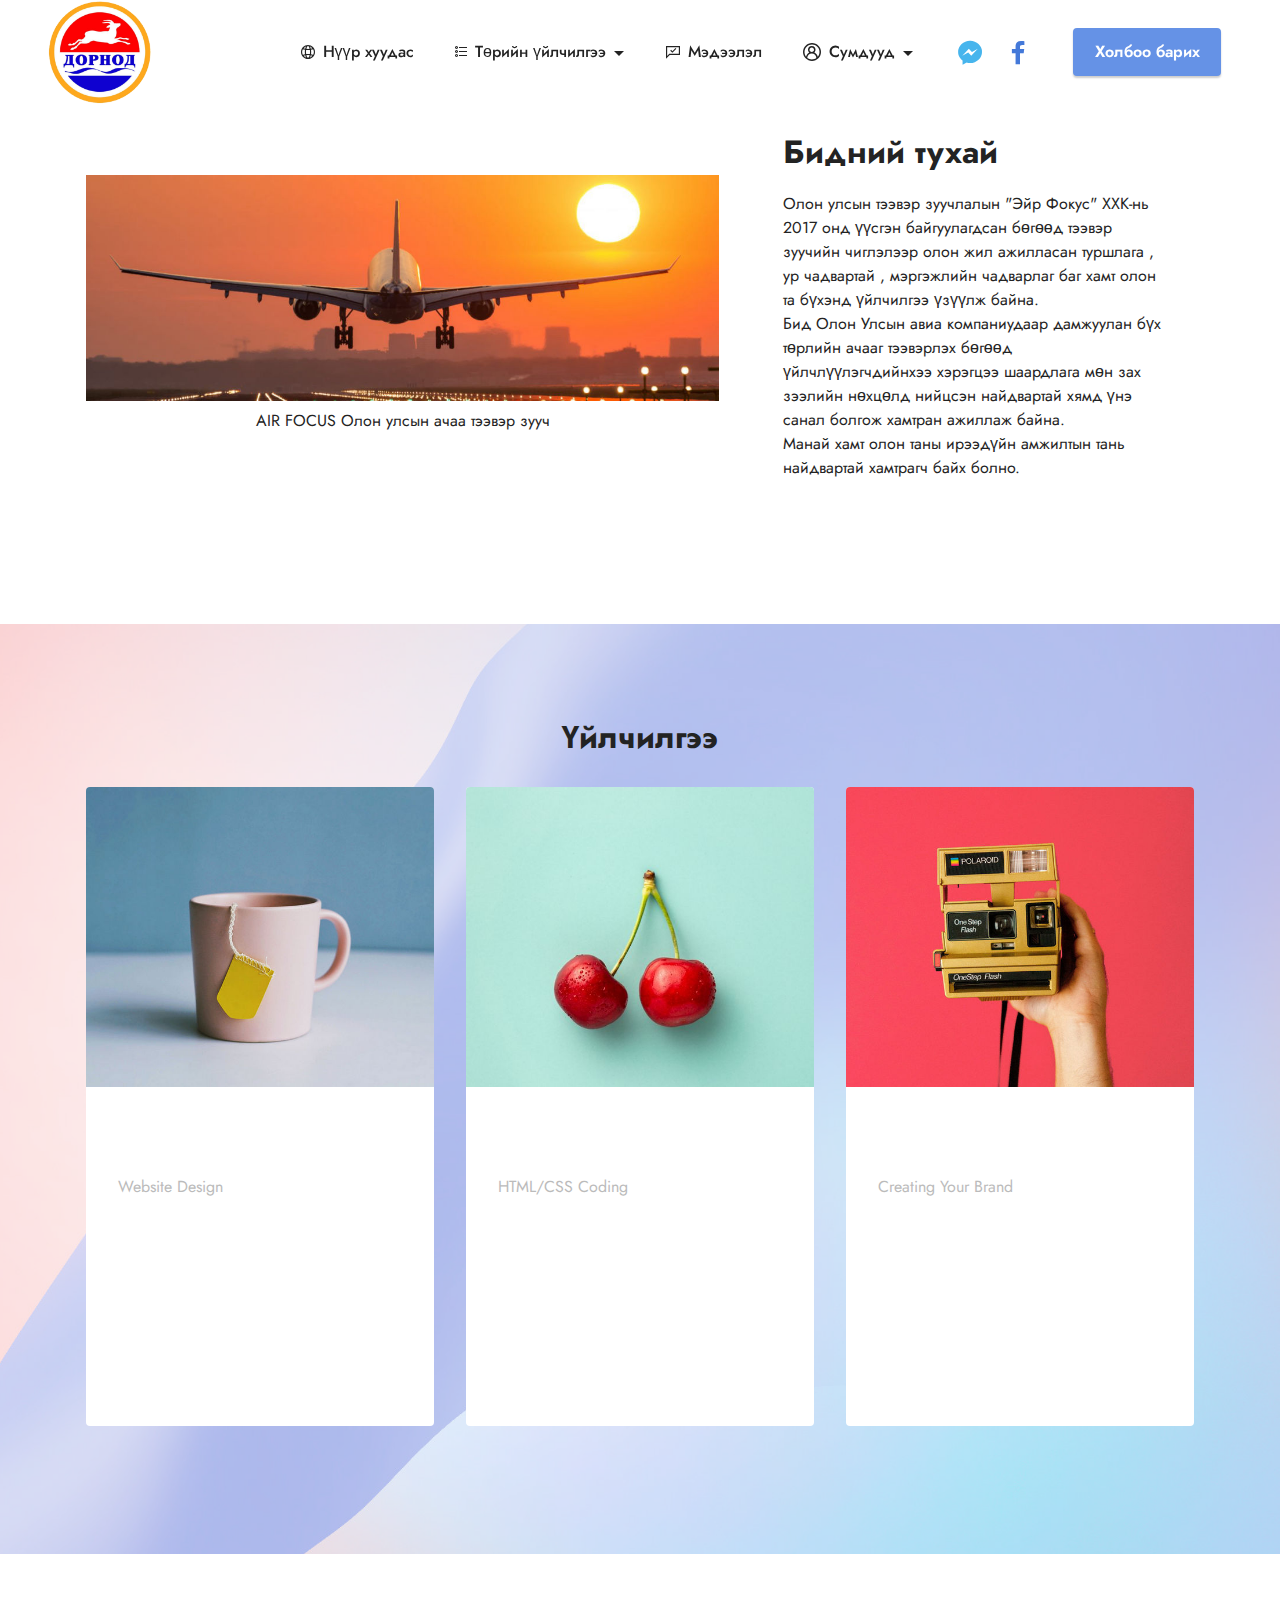
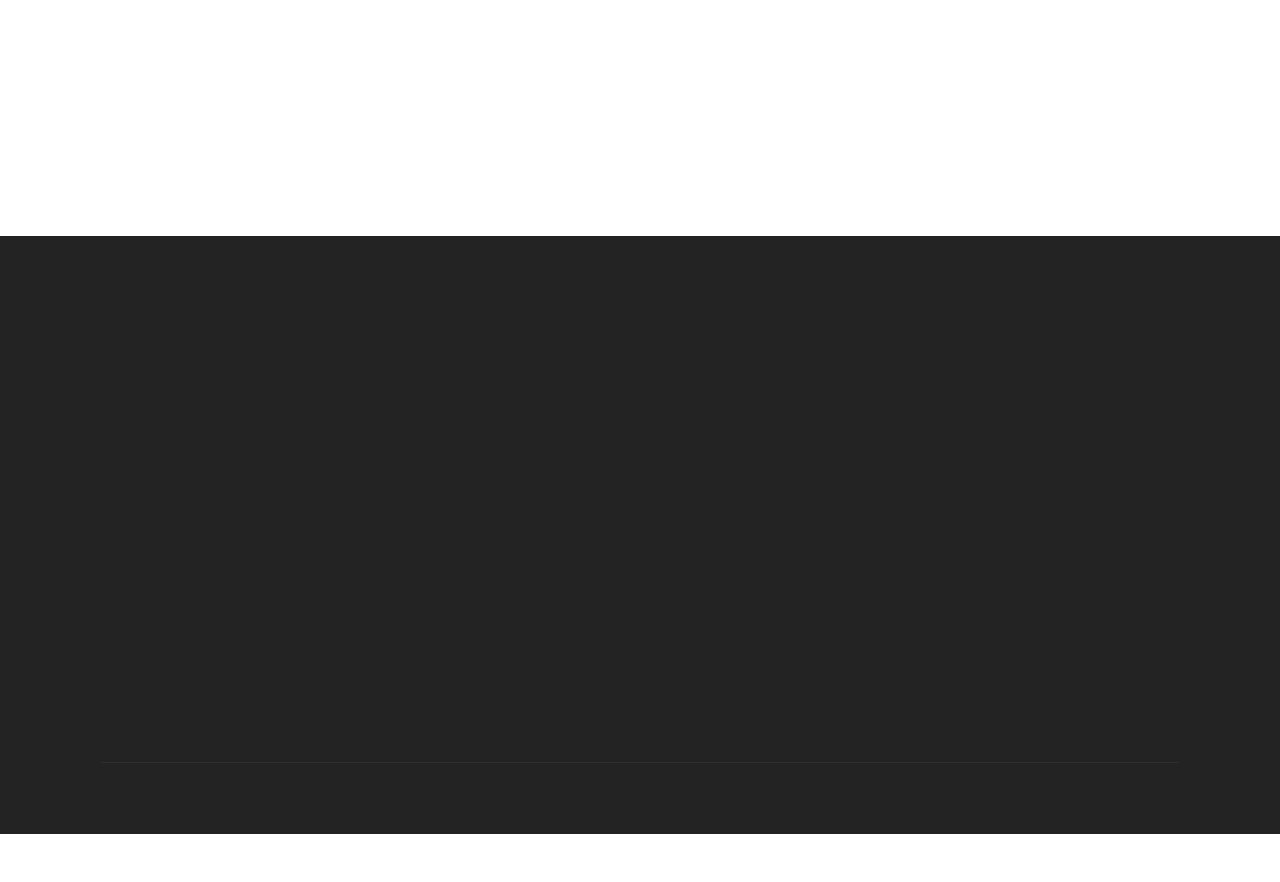
==== commit f2dc34a2: "create github pages" ====
--- a/bidniituhai.html
+++ b/bidniituhai.html
@@ -6,7 +6,7 @@
   <meta http-equiv="X-UA-Compatible" content="IE=edge">
   <meta name="generator" content="Mobirise v5.3.0, mobirise.com">
   <meta name="viewport" content="width=device-width, initial-scale=1, minimum-scale=1">
-  <link rel="shortcut icon" href="assets/images/logo-212x114.png" type="image/x-icon">
+  <link rel="shortcut icon" href="assets/images/dornod-zdt-178x178.png" type="image/x-icon">
   <meta name="description" content="">
   
   
@@ -29,39 +29,14 @@
 </head>
 <body>
   
-  <section class="image1 cid-saEwaf0TzY" id="image1-1p">
-    
-
-    
-
-    <div class="container">
-        <div class="row align-items-center">
-            <div class="col-12 col-lg-7">
-                <div class="image-wrapper">
-                    <img src="assets/images/airplane-landing-sunset-1076x384.jpg" alt="">
-                    <p class="mbr-description mbr-fonts-style pt-2 align-center display-4">AIR FOCUS Олон улсын ачаа тээвэр зууч</p>
-                </div>
-            </div>
-            <div class="col-12 col-lg">
-                <div class="text-wrapper">
-                    <h3 class="mbr-section-title mbr-fonts-style mb-3 display-5"><strong>Бидний тухай</strong></h3>
-                    <p class="mbr-text mbr-fonts-style display-7">Олон улсын тээвэр зуучлалын "Эйр Фокус" ХХК-нь 2017 онд үүсгэн байгуулагдсан бөгөөд тээвэр зуучийн чиглэлээр олон жил ажилласан туршлага , ур чадвартай , мэргэжлийн чадварлаг баг хамт олон та бүхэнд үйлчилгээ үзүүлж байна. 
-<br>Бид Олон Улсын авиа компаниудаар дамжуулан бүх төрлийн ачааг тээвэрлэх бөгөөд үйлчлүүлэгчдийнхээ хэрэгцээ шаардлага мөн зах зээлийн нөхцөлд нийцсэн найдвартай хямд үнэ санал болгож хамтран ажиллаж байна. 
-<br>Манай хамт олон таны ирээдүйн амжилтын тань найдвартай хамтрагч байх болно.</p>
-                </div>
-            </div>
-        </div>
-    </div>
-</section>
-
-<section class="menu menu3 cid-safz8pXeSH" once="menu" id="menu3-12">
+  <section class="menu menu3 cid-safz8pXeSH" once="menu" id="menu3-12">
     
     <nav class="navbar navbar-dropdown navbar-fixed-top navbar-expand-lg">
         <div class="container-fluid">
             <div class="navbar-brand">
                 <span class="navbar-logo">
                     <a href="https://mobiri.se">
-                        <img src="assets/images/logo-212x114.png" alt="Mobirise" style="height: 3rem;">
+                        <img src="assets/images/dornod-zdt-178x178.png" alt="Mobirise" style="height: 6.5rem;">
                     </a>
                 </span>
                 
@@ -76,7 +51,7 @@
             </button>
             <div class="collapse navbar-collapse" id="navbarSupportedContent">
                 <ul class="navbar-nav nav-dropdown" data-app-modern-menu="true"><li class="nav-item"><a class="nav-link link text-black text-primary display-7" href="index.html"><span class="mobi-mbri mobi-mbri-globe-2 mbr-iconfont mbr-iconfont-btn" style="font-size: 14px;"></span>Нүүр хуудас</a></li>
-                    <li class="nav-item dropdown"><a class="nav-link link dropdown-toggle text-black display-7" href="#" aria-expanded="false" data-toggle="dropdown-submenu"><span class="mobi-mbri mobi-mbri-bulleted-list mbr-iconfont mbr-iconfont-btn" style="font-size: 12px;"></span>Үйлчилгээ</a><div class="dropdown-menu"><a class="dropdown-item text-black text-primary display-7" href="uilchilgee.html" aria-expanded="false" target="_blank"><span class="socicon socicon-telegram mbr-iconfont mbr-iconfont-btn" style="color: rgb(255, 153, 102);"></span>Агаарын тээвэр : AIR</a><div class="dropdown"><a class="dropdown-item dropdown-toggle text-black display-7" href="#" aria-expanded="false" data-toggle="dropdown-submenu"><span class="mbrib-delivery mbr-iconfont mbr-iconfont-btn" style="color: rgb(255, 153, 102);"></span>Хосолсон тээвэр AIR-LCL</a><div class="dropdown-menu dropdown-submenu"><a class="dropdown-item text-black text-primary display-7" href="uilchilgee.html" aria-expanded="false" target="_blank"><span class="mbrib-paper-plane mbr-iconfont mbr-iconfont-btn" style="color: rgb(255, 153, 102);"></span>Агаарын тээвэр AIR</a><a class="dropdown-item text-black display-7" href="facebook.com/fastlinellc" aria-expanded="false"><span class="mbrib-map-pin mbr-iconfont mbr-iconfont-btn" style="color: rgb(255, 153, 102);"></span>Газрын тээвэр</a></div></div><a class="dropdown-item text-black text-primary display-7" href="uilchilgee.html" aria-expanded="false" target="_blank"><span class="mbrib-share mbr-iconfont mbr-iconfont-btn" style="color: rgb(255, 153, 102);"></span>Түүвэр ачаа</a><a class="dropdown-item text-black text-primary display-7" href="uilchilgee.html" aria-expanded="false" target="_blank"><span class="mbrib-contact-form mbr-iconfont mbr-iconfont-btn" style="color: rgb(255, 153, 102);"></span>Eвропын холбооны улсаас автомашинаар : LTL</a></div></li><li class="nav-item"><a class="nav-link link text-black text-primary display-7" href="bidniituhai.html#image1-1g" aria-expanded="false" target="_blank"><span class="mobi-mbri mobi-mbri-cust-feedback mbr-iconfont mbr-iconfont-btn" style="font-size: 14px;"></span>Бидний тухай</a></li><li class="nav-item"><a class="nav-link link text-black text-primary display-7" href="hereglegch.html" aria-expanded="false" target="_blank"><span class="mobi-mbri mobi-mbri-user-2 mbr-iconfont mbr-iconfont-btn" style="font-size: 18px;"></span>Хэрэглэгчийн булан</a></li></ul>
+                    <li class="nav-item dropdown"><a class="nav-link link dropdown-toggle text-black display-7" href="#" aria-expanded="false" data-toggle="dropdown-submenu"><span class="mobi-mbri mobi-mbri-bulleted-list mbr-iconfont mbr-iconfont-btn" style="font-size: 12px;"></span>Төрийн үйлчилгээ</a><div class="dropdown-menu"><a class="dropdown-item text-black text-primary display-7" href="uilchilgee.html" aria-expanded="false" target="_blank"><span class="socicon socicon-telegram mbr-iconfont mbr-iconfont-btn" style="color: rgb(255, 153, 102);"></span>Агаарын тээвэр : AIR</a><div class="dropdown"><a class="dropdown-item dropdown-toggle text-black display-7" href="#" aria-expanded="false" data-toggle="dropdown-submenu"><span class="mbrib-delivery mbr-iconfont mbr-iconfont-btn" style="color: rgb(255, 153, 102);"></span>Хосолсон тээвэр AIR-LCL</a><div class="dropdown-menu dropdown-submenu"><a class="dropdown-item text-black text-primary display-7" href="uilchilgee.html" aria-expanded="false" target="_blank"><span class="mbrib-paper-plane mbr-iconfont mbr-iconfont-btn" style="color: rgb(255, 153, 102);"></span>Агаарын тээвэр AIR</a><a class="dropdown-item text-black display-7" href="facebook.com/fastlinellc" aria-expanded="false"><span class="mbrib-map-pin mbr-iconfont mbr-iconfont-btn" style="color: rgb(255, 153, 102);"></span>Газрын тээвэр</a></div></div><a class="dropdown-item text-black text-primary display-7" href="uilchilgee.html" aria-expanded="false" target="_blank"><span class="mbrib-share mbr-iconfont mbr-iconfont-btn" style="color: rgb(255, 153, 102);"></span>Түүвэр ачаа</a><a class="dropdown-item text-black text-primary display-7" href="uilchilgee.html" aria-expanded="false" target="_blank"><span class="mbrib-contact-form mbr-iconfont mbr-iconfont-btn" style="color: rgb(255, 153, 102);"></span>Eвропын холбооны улсаас автомашинаар : LTL</a></div></li><li class="nav-item"><a class="nav-link link text-black text-primary display-7" href="bidniituhai.html#image1-1g" aria-expanded="false" target="_blank"><span class="mobi-mbri mobi-mbri-cust-feedback mbr-iconfont mbr-iconfont-btn" style="font-size: 14px;"></span>Мэдээлэл</a></li><li class="nav-item dropdown open"><a class="nav-link link text-black text-primary dropdown-toggle display-7" href="#" aria-expanded="true" target="_blank" data-toggle="dropdown-submenu"><span class="mobi-mbri mobi-mbri-user-2 mbr-iconfont mbr-iconfont-btn" style="font-size: 18px;"></span>Сумдууд</a><div class="dropdown-menu"><a class="text-black text-primary dropdown-item display-7" href="hereglegch.html" aria-expanded="false" target="_blank">сум 1</a><a class="text-black text-primary dropdown-item display-7" href="#" aria-expanded="false" target="_blank">сум 2</a><a class="text-black text-primary dropdown-item display-7" href="#" aria-expanded="false" target="_blank">сум 3</a><a class="text-black text-primary dropdown-item display-7" href="#" aria-expanded="false" target="_blank">сум 4</a></div></li></ul>
                 <div class="icons-menu">
                     <a class="iconfont-wrapper" href="http://facebook.com/fastlinellc" target="_blank">
                         <span class="p-2 mbr-iconfont socicon-messenger socicon" style="color: rgb(71, 181, 237); fill: rgb(71, 181, 237);"></span>
@@ -91,6 +66,31 @@
             </div>
         </div>
     </nav>
+</section>
+
+<section class="image1 cid-saEwaf0TzY" id="image1-1p">
+    
+
+    
+
+    <div class="container">
+        <div class="row align-items-center">
+            <div class="col-12 col-lg-7">
+                <div class="image-wrapper">
+                    <img src="assets/images/airplane-landing-sunset-1076x384.jpg" alt="">
+                    <p class="mbr-description mbr-fonts-style pt-2 align-center display-4">AIR FOCUS Олон улсын ачаа тээвэр зууч</p>
+                </div>
+            </div>
+            <div class="col-12 col-lg">
+                <div class="text-wrapper">
+                    <h3 class="mbr-section-title mbr-fonts-style mb-3 display-5"><strong>Бидний тухай</strong></h3>
+                    <p class="mbr-text mbr-fonts-style display-7">Олон улсын тээвэр зуучлалын "Эйр Фокус" ХХК-нь 2017 онд үүсгэн байгуулагдсан бөгөөд тээвэр зуучийн чиглэлээр олон жил ажилласан туршлага , ур чадвартай , мэргэжлийн чадварлаг баг хамт олон та бүхэнд үйлчилгээ үзүүлж байна. 
+<br>Бид Олон Улсын авиа компаниудаар дамжуулан бүх төрлийн ачааг тээвэрлэх бөгөөд үйлчлүүлэгчдийнхээ хэрэгцээ шаардлага мөн зах зээлийн нөхцөлд нийцсэн найдвартай хямд үнэ санал болгож хамтран ажиллаж байна. 
+<br>Манай хамт олон таны ирээдүйн амжилтын тань найдвартай хамтрагч байх болно.</p>
+                </div>
+            </div>
+        </div>
+    </div>
 </section>
 
 <section class="features3 cid-saEaMTVThD" id="features4-1h">
@@ -214,13 +214,13 @@
                 <p class="mbr-text mbr-fonts-style mb-4 display-7">Та санал хүсэлтээ дараах дугаар болон шуудангаар явуулна уу? Баярлалаа!</p>
             </div>
             <div class="col-12 col-md-6">
-                <div class="google-map"><iframe frameborder="0" style="border:0" src="https://www.google.com/maps/embed/v1/place?key=AIzaSyCZI5F_k6S1k46ujh0SNrapM89f7mJxd30&amp;q=Даян төв , Улаанбаатар" allowfullscreen=""></iframe></div>
+                <div class="google-map"><iframe frameborder="0" style="border:0" src="https://www.google.com/maps/embed/v1/place?key=AIzaSyCt1265A4qvZy9HKUeA8J15AOC4SrCyZe4&amp;q=Даян төв , Улаанбаатар" allowfullscreen=""></iframe></div>
             </div>
             <div class="col-md-6">
                 <div class="social-list align-left">
                     <div class="soc-item">
                         <a href="https://twitter.com/" target="_blank">
-                            <span class="mbr-iconfont mbr-iconfont-social socicon-messenger socicon" style="color: rgb(101, 146, 230); fill: rgb(101, 146, 230); font-size: 30px;"></span>
+                            <span class="mbr-iconfont mbr-iconfont-social socicon-messenger socicon" style="color: rgb(68, 121, 217); fill: rgb(68, 121, 217); font-size: 30px;"></span>
                         </a>
                     </div>
                     <div class="soc-item">
@@ -251,7 +251,7 @@
             </div>
         </div>
     </div>
-</section><section style="background-color: #fff; font-family: -apple-system, BlinkMacSystemFont, 'Segoe UI', 'Roboto', 'Helvetica Neue', Arial, sans-serif; color:#aaa; font-size:12px; padding: 0; align-items: center; display: flex;"><a href="https://mobirise.site/y" style="flex: 1 1; height: 3rem; padding-left: 1rem;"></a><p style="flex: 0 0 auto; margin:0; padding-right:1rem;">Site <a href="https://mobirise.site/f" style="color:#aaa;">was designed</a> with Mobirise</p></section><script src="assets/web/assets/jquery/jquery.min.js"></script>  <script src="assets/popper/popper.min.js"></script>  <script src="assets/tether/tether.min.js"></script>  <script src="assets/bootstrap/js/bootstrap.min.js"></script>  <script src="assets/smoothscroll/smooth-scroll.js"></script>  <script src="assets/viewportchecker/jquery.viewportchecker.js"></script>  <script src="assets/dropdown/js/nav-dropdown.js"></script>  <script src="assets/dropdown/js/navbar-dropdown.js"></script>  <script src="assets/touchswipe/jquery.touch-swipe.min.js"></script>  <script src="assets/theme/js/script.js"></script>  
+</section><section style="background-color: #fff; font-family: -apple-system, BlinkMacSystemFont, 'Segoe UI', 'Roboto', 'Helvetica Neue', Arial, sans-serif; color:#aaa; font-size:12px; padding: 0; align-items: center; display: flex;"><a href="https://mobirise.site/g" style="flex: 1 1; height: 3rem; padding-left: 1rem;"></a><p style="flex: 0 0 auto; margin:0; padding-right:1rem;">Built with Mobirise <a href="https://mobirise.site/u" style="color:#aaa;">site</a> theme</p></section><script src="assets/web/assets/jquery/jquery.min.js"></script>  <script src="assets/popper/popper.min.js"></script>  <script src="assets/tether/tether.min.js"></script>  <script src="assets/bootstrap/js/bootstrap.min.js"></script>  <script src="assets/smoothscroll/smooth-scroll.js"></script>  <script src="assets/viewportchecker/jquery.viewportchecker.js"></script>  <script src="assets/dropdown/js/nav-dropdown.js"></script>  <script src="assets/dropdown/js/navbar-dropdown.js"></script>  <script src="assets/touchswipe/jquery.touch-swipe.min.js"></script>  <script src="assets/theme/js/script.js"></script>  
   
   
  <div id="scrollToTop" class="scrollToTop mbr-arrow-up"><a style="text-align: center;"><i class="mbr-arrow-up-icon mbr-arrow-up-icon-cm cm-icon cm-icon-smallarrow-up"></i></a></div>
--- a/assets/mobirise/css/mbr-additional.css
+++ b/assets/mobirise/css/mbr-additional.css
@@ -684,7 +684,7 @@
   transition: color 0.6s;
 }
 .cid-safu9li5oW {
-  background-image: url("../../../assets/images/unnamed-512x288.jpg");
+  background-image: url("../../../assets/images/museums-1-1000x669.jpg");
 }
 @media (max-width: 991px) {
   .cid-safu9li5oW .mbr-section-title,
@@ -755,23 +755,65 @@
   text-align: left;
   color: #bbbbbb;
 }
-.cid-saEips97jH {
+.cid-suQ8DzYCcs {
   padding-top: 6rem;
   padding-bottom: 6rem;
   background-color: #ffffff;
 }
+.cid-suQ8DzYCcs img,
+.cid-suQ8DzYCcs .item-img {
+  height: 100%;
+  height: 300px;
+  object-fit: cover;
+}
+.cid-suQ8DzYCcs .item:focus,
+.cid-suQ8DzYCcs span:focus {
+  outline: none;
+}
+.cid-suQ8DzYCcs .item {
+  cursor: pointer;
+  margin-bottom: 2rem;
+}
+.cid-suQ8DzYCcs .item-wrapper {
+  position: relative;
+  border-radius: 4px;
+  background: #fafafa;
+  height: 100%;
+  display: flex;
+  flex-flow: column nowrap;
+}
+@media (min-width: 992px) {
+  .cid-suQ8DzYCcs .item-wrapper .item-content {
+    padding: 2rem 2rem 0;
+  }
+  .cid-suQ8DzYCcs .item-wrapper .item-footer {
+    padding: 0 2rem 2rem;
+  }
+}
 @media (max-width: 991px) {
-  .cid-saEips97jH .image-wrapper {
-    margin-bottom: 1rem;
-  }
-}
-.cid-saEips97jH img {
-  width: 100%;
-}
-@media (min-width: 992px) {
-  .cid-saEips97jH .text-wrapper {
-    padding: 2rem;
-  }
+  .cid-suQ8DzYCcs .item-wrapper .item-content {
+    padding: 1rem 1rem 0;
+  }
+  .cid-suQ8DzYCcs .item-wrapper .item-footer {
+    padding: 0 1rem 1rem;
+  }
+}
+.cid-suQ8DzYCcs .mbr-section-btn {
+  margin-top: auto !important;
+}
+.cid-suQ8DzYCcs .mbr-section-title {
+  color: #232323;
+}
+.cid-suQ8DzYCcs .mbr-text,
+.cid-suQ8DzYCcs .mbr-section-btn {
+  text-align: center;
+}
+.cid-suQ8DzYCcs .item-title {
+  text-align: center;
+}
+.cid-suQ8DzYCcs .item-subtitle {
+  text-align: center;
+  color: #232323;
 }
 .cid-safuKplv68 {
   padding-top: 0rem;
@@ -942,7 +984,7 @@
 }
 @media (min-width: 992px) {
   .cid-safz8pXeSH .navbar.collapsed.opened:not(.navbar-short) .navbar-collapse {
-    max-height: calc(98.5vh - 3rem);
+    max-height: calc(98.5vh - 6.5rem);
   }
 }
 .cid-safz8pXeSH .navbar.collapsed .dropdown-menu .dropdown-submenu {
@@ -1402,7 +1444,7 @@
 }
 @media (min-width: 992px) {
   .cid-safz8pXeSH .navbar.collapsed.opened:not(.navbar-short) .navbar-collapse {
-    max-height: calc(98.5vh - 3rem);
+    max-height: calc(98.5vh - 6.4rem);
   }
 }
 .cid-safz8pXeSH .navbar.collapsed .dropdown-menu .dropdown-submenu {
@@ -1821,3 +1863,445 @@
 .cid-saEAu0OWMF .mbr-text {
   text-align: left;
 }
+.cid-safz8pXeSH {
+  z-index: 1000;
+  width: 100%;
+}
+.cid-safz8pXeSH nav.navbar {
+  position: fixed;
+}
+.cid-safz8pXeSH .dropdown-item:before {
+  font-family: Moririse2 !important;
+  content: '\e966';
+  display: inline-block;
+  width: 0;
+  position: absolute;
+  left: 1rem;
+  top: 0.5rem;
+  margin-right: 0.5rem;
+  line-height: 1;
+  font-size: inherit;
+  vertical-align: middle;
+  text-align: center;
+  overflow: hidden;
+  transform: scale(0, 1);
+  transition: all 0.25s ease-in-out;
+}
+.cid-safz8pXeSH .dropdown-menu {
+  padding: 0;
+  border-radius: 4px;
+  box-shadow: 0 1px 3px 0 rgba(0, 0, 0, 0.1);
+}
+.cid-safz8pXeSH .dropdown-item {
+  border-bottom: 1px solid #e6e6e6;
+}
+.cid-safz8pXeSH .dropdown-item:hover,
+.cid-safz8pXeSH .dropdown-item:focus {
+  background: #6592e6 !important;
+  color: white !important;
+}
+.cid-safz8pXeSH .dropdown-item:first-child {
+  border-top-left-radius: 4px;
+  border-top-right-radius: 4px;
+}
+.cid-safz8pXeSH .dropdown-item:last-child {
+  border-bottom: none;
+  border-bottom-left-radius: 4px;
+  border-bottom-right-radius: 4px;
+}
+.cid-safz8pXeSH .nav-dropdown .link {
+  padding: 0 0.3em !important;
+  margin: .667em 1em !important;
+}
+.cid-safz8pXeSH .nav-dropdown .link.dropdown-toggle::after {
+  margin-left: 0.5rem;
+  margin-top: 0.2rem;
+}
+.cid-safz8pXeSH .nav-link {
+  position: relative;
+}
+.cid-safz8pXeSH .container {
+  display: flex;
+  margin: auto;
+}
+.cid-safz8pXeSH .iconfont-wrapper {
+  color: #000000 !important;
+  font-size: 1.5rem;
+  padding-right: .5rem;
+}
+.cid-safz8pXeSH .dropdown-menu,
+.cid-safz8pXeSH .navbar.opened {
+  background: #ffffff !important;
+}
+.cid-safz8pXeSH .nav-item:focus,
+.cid-safz8pXeSH .nav-link:focus {
+  outline: none;
+}
+.cid-safz8pXeSH .dropdown .dropdown-menu .dropdown-item {
+  width: auto;
+  transition: all 0.25s ease-in-out;
+}
+.cid-safz8pXeSH .dropdown .dropdown-menu .dropdown-item::after {
+  right: 0.5rem;
+}
+.cid-safz8pXeSH .dropdown .dropdown-menu .dropdown-item .mbr-iconfont {
+  margin-right: .5rem;
+  vertical-align: sub;
+}
+.cid-safz8pXeSH .dropdown .dropdown-menu .dropdown-item .mbr-iconfont:before {
+  display: inline-block;
+  transform: scale(1, 1);
+  transition: all 0.25s ease-in-out;
+}
+.cid-safz8pXeSH .collapsed .dropdown-menu .dropdown-item:before {
+  display: none;
+}
+.cid-safz8pXeSH .collapsed .dropdown .dropdown-menu .dropdown-item {
+  padding: 0.235em 1.5em 0.235em 1.5em !important;
+  transition: none;
+  margin: 0 !important;
+}
+.cid-safz8pXeSH .navbar {
+  min-height: 70px;
+  transition: all .3s;
+  border-bottom: 1px solid transparent;
+  background: rgba(255, 255, 255, 0.7);
+}
+.cid-safz8pXeSH .navbar.opened {
+  transition: all .3s;
+}
+.cid-safz8pXeSH .navbar .dropdown-item {
+  padding: .5rem 1.8rem;
+}
+.cid-safz8pXeSH .navbar .navbar-logo img {
+  width: auto;
+}
+.cid-safz8pXeSH .navbar .navbar-collapse {
+  justify-content: flex-end;
+  z-index: 1;
+}
+.cid-safz8pXeSH .navbar.collapsed {
+  justify-content: center;
+}
+.cid-safz8pXeSH .navbar.collapsed .nav-item .nav-link::before {
+  display: none;
+}
+.cid-safz8pXeSH .navbar.collapsed.opened .dropdown-menu {
+  top: 0;
+}
+@media (min-width: 992px) {
+  .cid-safz8pXeSH .navbar.collapsed.opened:not(.navbar-short) .navbar-collapse {
+    max-height: calc(98.5vh - 6.4rem);
+  }
+}
+.cid-safz8pXeSH .navbar.collapsed .dropdown-menu .dropdown-submenu {
+  left: 0 !important;
+}
+.cid-safz8pXeSH .navbar.collapsed .dropdown-menu .dropdown-item:after {
+  right: auto;
+}
+.cid-safz8pXeSH .navbar.collapsed .dropdown-menu .dropdown-toggle[data-toggle="dropdown-submenu"]:after {
+  margin-left: 0.5rem;
+  margin-top: 0.2rem;
+  border-top: 0.35em solid;
+  border-right: 0.35em solid transparent;
+  border-left: 0.35em solid transparent;
+  border-bottom: 0;
+  top: 41%;
+}
+.cid-safz8pXeSH .navbar.collapsed ul.navbar-nav li {
+  margin: auto;
+}
+.cid-safz8pXeSH .navbar.collapsed .dropdown-menu .dropdown-item {
+  padding: .25rem 1.5rem;
+  text-align: center;
+}
+.cid-safz8pXeSH .navbar.collapsed .icons-menu {
+  padding-left: 0;
+  padding-right: 0;
+  padding-top: .5rem;
+  padding-bottom: .5rem;
+}
+@media (max-width: 991px) {
+  .cid-safz8pXeSH .navbar .nav-item .nav-link::before {
+    display: none;
+  }
+  .cid-safz8pXeSH .navbar.opened .dropdown-menu {
+    top: 0;
+  }
+  .cid-safz8pXeSH .navbar .dropdown-menu .dropdown-submenu {
+    left: 0 !important;
+  }
+  .cid-safz8pXeSH .navbar .dropdown-menu .dropdown-item:after {
+    right: auto;
+  }
+  .cid-safz8pXeSH .navbar .dropdown-menu .dropdown-toggle[data-toggle="dropdown-submenu"]:after {
+    margin-left: 0.5rem;
+    margin-top: 0.2rem;
+    border-top: 0.35em solid;
+    border-right: 0.35em solid transparent;
+    border-left: 0.35em solid transparent;
+    border-bottom: 0;
+    top: 40%;
+  }
+  .cid-safz8pXeSH .navbar .navbar-logo img {
+    height: 3rem !important;
+  }
+  .cid-safz8pXeSH .navbar ul.navbar-nav li {
+    margin: auto;
+  }
+  .cid-safz8pXeSH .navbar .dropdown-menu .dropdown-item {
+    padding: .25rem 1.5rem !important;
+    text-align: center;
+  }
+  .cid-safz8pXeSH .navbar .navbar-brand {
+    flex-shrink: initial;
+    flex-basis: auto;
+    word-break: break-word;
+    padding-right: 2rem;
+  }
+  .cid-safz8pXeSH .navbar .navbar-toggler {
+    flex-basis: auto;
+  }
+  .cid-safz8pXeSH .navbar .icons-menu {
+    padding-left: 0;
+    padding-top: .5rem;
+    padding-bottom: .5rem;
+  }
+}
+.cid-safz8pXeSH .navbar.navbar-short {
+  min-height: 60px;
+}
+.cid-safz8pXeSH .navbar.navbar-short .navbar-logo img {
+  height: 2.5rem !important;
+}
+.cid-safz8pXeSH .navbar.navbar-short .navbar-brand {
+  min-height: 60px;
+  padding: 0;
+}
+.cid-safz8pXeSH .navbar-brand {
+  min-height: 70px;
+  flex-shrink: 0;
+  align-items: center;
+  margin-right: 0;
+  padding: 0;
+  transition: all .3s;
+  word-break: break-word;
+  z-index: 1;
+}
+.cid-safz8pXeSH .navbar-brand .navbar-caption {
+  line-height: inherit !important;
+}
+.cid-safz8pXeSH .navbar-brand .navbar-logo a {
+  outline: none;
+}
+.cid-safz8pXeSH .dropdown-item.active,
+.cid-safz8pXeSH .dropdown-item:active {
+  background-color: transparent;
+}
+.cid-safz8pXeSH .navbar-expand-lg .navbar-nav .nav-link {
+  padding: 0;
+}
+.cid-safz8pXeSH .nav-dropdown .link.dropdown-toggle {
+  margin-right: 1.667em;
+}
+.cid-safz8pXeSH .nav-dropdown .link.dropdown-toggle[aria-expanded="true"] {
+  margin-right: 0;
+  padding: 0.667em 1.667em;
+}
+.cid-safz8pXeSH .navbar.navbar-expand-lg .dropdown .dropdown-menu {
+  background: #ffffff;
+}
+.cid-safz8pXeSH .navbar.navbar-expand-lg .dropdown .dropdown-menu .dropdown-submenu {
+  margin: 0;
+  left: 100%;
+}
+.cid-safz8pXeSH .navbar .dropdown.open > .dropdown-menu {
+  display: block;
+}
+.cid-safz8pXeSH ul.navbar-nav {
+  flex-wrap: wrap;
+}
+.cid-safz8pXeSH .navbar-buttons {
+  text-align: center;
+  min-width: 170px;
+}
+.cid-safz8pXeSH button.navbar-toggler {
+  outline: none;
+  width: 31px;
+  height: 20px;
+  cursor: pointer;
+  transition: all .2s;
+  position: relative;
+  align-self: center;
+}
+.cid-safz8pXeSH button.navbar-toggler .hamburger span {
+  position: absolute;
+  right: 0;
+  width: 30px;
+  height: 2px;
+  border-right: 5px;
+  background-color: #4479d9;
+}
+.cid-safz8pXeSH button.navbar-toggler .hamburger span:nth-child(1) {
+  top: 0;
+  transition: all .2s;
+}
+.cid-safz8pXeSH button.navbar-toggler .hamburger span:nth-child(2) {
+  top: 8px;
+  transition: all .15s;
+}
+.cid-safz8pXeSH button.navbar-toggler .hamburger span:nth-child(3) {
+  top: 8px;
+  transition: all .15s;
+}
+.cid-safz8pXeSH button.navbar-toggler .hamburger span:nth-child(4) {
+  top: 16px;
+  transition: all .2s;
+}
+.cid-safz8pXeSH nav.opened .hamburger span:nth-child(1) {
+  top: 8px;
+  width: 0;
+  opacity: 0;
+  right: 50%;
+  transition: all .2s;
+}
+.cid-safz8pXeSH nav.opened .hamburger span:nth-child(2) {
+  transform: rotate(45deg);
+  transition: all .25s;
+}
+.cid-safz8pXeSH nav.opened .hamburger span:nth-child(3) {
+  transform: rotate(-45deg);
+  transition: all .25s;
+}
+.cid-safz8pXeSH nav.opened .hamburger span:nth-child(4) {
+  top: 8px;
+  width: 0;
+  opacity: 0;
+  right: 50%;
+  transition: all .2s;
+}
+.cid-safz8pXeSH .navbar-dropdown {
+  padding: 0 1rem;
+  position: fixed;
+}
+.cid-safz8pXeSH a.nav-link {
+  display: flex;
+  align-items: center;
+  justify-content: center;
+}
+.cid-safz8pXeSH .icons-menu {
+  flex-wrap: nowrap;
+  display: flex;
+  justify-content: center;
+  padding-left: 1rem;
+  padding-right: 1rem;
+  padding-top: 0.3rem;
+  text-align: center;
+}
+@media screen and (-ms-high-contrast: active), (-ms-high-contrast: none) {
+  .cid-safz8pXeSH .navbar {
+    height: 70px;
+  }
+  .cid-safz8pXeSH .navbar.opened {
+    height: auto;
+  }
+  .cid-safz8pXeSH .nav-item .nav-link:hover::before {
+    width: 175%;
+    max-width: calc(100% + 2rem);
+    left: -1rem;
+  }
+}
+.cid-saEAu0OWMF {
+  padding-top: 75px;
+  padding-bottom: 15px;
+  background-color: #232323;
+}
+@media (max-width: 767px) {
+  .cid-saEAu0OWMF .content {
+    text-align: center;
+  }
+  .cid-saEAu0OWMF .content > div:not(:last-child) {
+    margin-bottom: 2rem;
+  }
+}
+.cid-saEAu0OWMF .map {
+  height: 18.75rem;
+}
+@media (max-width: 767px) {
+  .cid-saEAu0OWMF .footer-lower .copyright {
+    margin-bottom: 1rem;
+    text-align: center;
+  }
+}
+.cid-saEAu0OWMF .footer-lower hr {
+  margin: 1rem 0;
+  border-color: #fff;
+  opacity: 0.05;
+}
+.cid-saEAu0OWMF .google-map {
+  height: 25rem;
+  position: relative;
+}
+.cid-saEAu0OWMF .google-map iframe {
+  height: 100%;
+  width: 100%;
+}
+.cid-saEAu0OWMF .google-map [data-state-details] {
+  color: #6b6763;
+  font-family: Montserrat;
+  height: 1.5em;
+  margin-top: -0.75em;
+  padding-left: 1.25rem;
+  padding-right: 1.25rem;
+  position: absolute;
+  text-align: center;
+  top: 50%;
+  width: 100%;
+}
+.cid-saEAu0OWMF .google-map[data-state] {
+  background: #e9e5dc;
+}
+.cid-saEAu0OWMF .google-map[data-state="loading"] [data-state-details] {
+  display: none;
+}
+.cid-saEAu0OWMF .social-list {
+  padding-left: 0;
+  margin-bottom: 0;
+  margin-left: -7px;
+  list-style: none;
+  display: flex;
+  -webkit-justify-content: flex-start;
+  justify-content: flex-start;
+  -webkit-flex-wrap: wrap;
+  flex-wrap: wrap;
+}
+.cid-saEAu0OWMF .social-list .mbr-iconfont-social {
+  font-size: 1.3rem;
+  color: #fff;
+}
+.cid-saEAu0OWMF .social-list .soc-item {
+  margin: 0 0.5rem;
+}
+.cid-saEAu0OWMF .social-list a {
+  margin: 0;
+  opacity: 0.5;
+  -webkit-transition: 0.2s linear;
+  transition: 0.2s linear;
+}
+.cid-saEAu0OWMF .social-list a:hover {
+  opacity: 1;
+}
+@media (max-width: 767px) {
+  .cid-saEAu0OWMF .social-list {
+    -webkit-justify-content: center;
+    justify-content: center;
+  }
+}
+.cid-saEAu0OWMF .list {
+  list-style-type: none;
+  padding: 0;
+}
+.cid-saEAu0OWMF .mbr-text {
+  text-align: left;
+}
--- a/assets/mobirise/css/mbr-additional.css
+++ b/assets/mobirise/css/mbr-additional.css
@@ -684,7 +684,7 @@
   transition: color 0.6s;
 }
 .cid-safu9li5oW {
-  background-image: url("../../../assets/images/unnamed-512x288.jpg");
+  background-image: url("../../../assets/images/museums-1-1000x669.jpg");
 }
 @media (max-width: 991px) {
   .cid-safu9li5oW .mbr-section-title,
@@ -755,23 +755,65 @@
   text-align: left;
   color: #bbbbbb;
 }
-.cid-saEips97jH {
+.cid-suQ8DzYCcs {
   padding-top: 6rem;
   padding-bottom: 6rem;
   background-color: #ffffff;
 }
+.cid-suQ8DzYCcs img,
+.cid-suQ8DzYCcs .item-img {
+  height: 100%;
+  height: 300px;
+  object-fit: cover;
+}
+.cid-suQ8DzYCcs .item:focus,
+.cid-suQ8DzYCcs span:focus {
+  outline: none;
+}
+.cid-suQ8DzYCcs .item {
+  cursor: pointer;
+  margin-bottom: 2rem;
+}
+.cid-suQ8DzYCcs .item-wrapper {
+  position: relative;
+  border-radius: 4px;
+  background: #fafafa;
+  height: 100%;
+  display: flex;
+  flex-flow: column nowrap;
+}
+@media (min-width: 992px) {
+  .cid-suQ8DzYCcs .item-wrapper .item-content {
+    padding: 2rem 2rem 0;
+  }
+  .cid-suQ8DzYCcs .item-wrapper .item-footer {
+    padding: 0 2rem 2rem;
+  }
+}
 @media (max-width: 991px) {
-  .cid-saEips97jH .image-wrapper {
-    margin-bottom: 1rem;
-  }
-}
-.cid-saEips97jH img {
-  width: 100%;
-}
-@media (min-width: 992px) {
-  .cid-saEips97jH .text-wrapper {
-    padding: 2rem;
-  }
+  .cid-suQ8DzYCcs .item-wrapper .item-content {
+    padding: 1rem 1rem 0;
+  }
+  .cid-suQ8DzYCcs .item-wrapper .item-footer {
+    padding: 0 1rem 1rem;
+  }
+}
+.cid-suQ8DzYCcs .mbr-section-btn {
+  margin-top: auto !important;
+}
+.cid-suQ8DzYCcs .mbr-section-title {
+  color: #232323;
+}
+.cid-suQ8DzYCcs .mbr-text,
+.cid-suQ8DzYCcs .mbr-section-btn {
+  text-align: center;
+}
+.cid-suQ8DzYCcs .item-title {
+  text-align: center;
+}
+.cid-suQ8DzYCcs .item-subtitle {
+  text-align: center;
+  color: #232323;
 }
 .cid-safuKplv68 {
   padding-top: 0rem;
@@ -942,7 +984,7 @@
 }
 @media (min-width: 992px) {
   .cid-safz8pXeSH .navbar.collapsed.opened:not(.navbar-short) .navbar-collapse {
-    max-height: calc(98.5vh - 3rem);
+    max-height: calc(98.5vh - 6.5rem);
   }
 }
 .cid-safz8pXeSH .navbar.collapsed .dropdown-menu .dropdown-submenu {
@@ -1402,7 +1444,7 @@
 }
 @media (min-width: 992px) {
   .cid-safz8pXeSH .navbar.collapsed.opened:not(.navbar-short) .navbar-collapse {
-    max-height: calc(98.5vh - 3rem);
+    max-height: calc(98.5vh - 6.4rem);
   }
 }
 .cid-safz8pXeSH .navbar.collapsed .dropdown-menu .dropdown-submenu {
@@ -1821,3 +1863,445 @@
 .cid-saEAu0OWMF .mbr-text {
   text-align: left;
 }
+.cid-safz8pXeSH {
+  z-index: 1000;
+  width: 100%;
+}
+.cid-safz8pXeSH nav.navbar {
+  position: fixed;
+}
+.cid-safz8pXeSH .dropdown-item:before {
+  font-family: Moririse2 !important;
+  content: '\e966';
+  display: inline-block;
+  width: 0;
+  position: absolute;
+  left: 1rem;
+  top: 0.5rem;
+  margin-right: 0.5rem;
+  line-height: 1;
+  font-size: inherit;
+  vertical-align: middle;
+  text-align: center;
+  overflow: hidden;
+  transform: scale(0, 1);
+  transition: all 0.25s ease-in-out;
+}
+.cid-safz8pXeSH .dropdown-menu {
+  padding: 0;
+  border-radius: 4px;
+  box-shadow: 0 1px 3px 0 rgba(0, 0, 0, 0.1);
+}
+.cid-safz8pXeSH .dropdown-item {
+  border-bottom: 1px solid #e6e6e6;
+}
+.cid-safz8pXeSH .dropdown-item:hover,
+.cid-safz8pXeSH .dropdown-item:focus {
+  background: #6592e6 !important;
+  color: white !important;
+}
+.cid-safz8pXeSH .dropdown-item:first-child {
+  border-top-left-radius: 4px;
+  border-top-right-radius: 4px;
+}
+.cid-safz8pXeSH .dropdown-item:last-child {
+  border-bottom: none;
+  border-bottom-left-radius: 4px;
+  border-bottom-right-radius: 4px;
+}
+.cid-safz8pXeSH .nav-dropdown .link {
+  padding: 0 0.3em !important;
+  margin: .667em 1em !important;
+}
+.cid-safz8pXeSH .nav-dropdown .link.dropdown-toggle::after {
+  margin-left: 0.5rem;
+  margin-top: 0.2rem;
+}
+.cid-safz8pXeSH .nav-link {
+  position: relative;
+}
+.cid-safz8pXeSH .container {
+  display: flex;
+  margin: auto;
+}
+.cid-safz8pXeSH .iconfont-wrapper {
+  color: #000000 !important;
+  font-size: 1.5rem;
+  padding-right: .5rem;
+}
+.cid-safz8pXeSH .dropdown-menu,
+.cid-safz8pXeSH .navbar.opened {
+  background: #ffffff !important;
+}
+.cid-safz8pXeSH .nav-item:focus,
+.cid-safz8pXeSH .nav-link:focus {
+  outline: none;
+}
+.cid-safz8pXeSH .dropdown .dropdown-menu .dropdown-item {
+  width: auto;
+  transition: all 0.25s ease-in-out;
+}
+.cid-safz8pXeSH .dropdown .dropdown-menu .dropdown-item::after {
+  right: 0.5rem;
+}
+.cid-safz8pXeSH .dropdown .dropdown-menu .dropdown-item .mbr-iconfont {
+  margin-right: .5rem;
+  vertical-align: sub;
+}
+.cid-safz8pXeSH .dropdown .dropdown-menu .dropdown-item .mbr-iconfont:before {
+  display: inline-block;
+  transform: scale(1, 1);
+  transition: all 0.25s ease-in-out;
+}
+.cid-safz8pXeSH .collapsed .dropdown-menu .dropdown-item:before {
+  display: none;
+}
+.cid-safz8pXeSH .collapsed .dropdown .dropdown-menu .dropdown-item {
+  padding: 0.235em 1.5em 0.235em 1.5em !important;
+  transition: none;
+  margin: 0 !important;
+}
+.cid-safz8pXeSH .navbar {
+  min-height: 70px;
+  transition: all .3s;
+  border-bottom: 1px solid transparent;
+  background: rgba(255, 255, 255, 0.7);
+}
+.cid-safz8pXeSH .navbar.opened {
+  transition: all .3s;
+}
+.cid-safz8pXeSH .navbar .dropdown-item {
+  padding: .5rem 1.8rem;
+}
+.cid-safz8pXeSH .navbar .navbar-logo img {
+  width: auto;
+}
+.cid-safz8pXeSH .navbar .navbar-collapse {
+  justify-content: flex-end;
+  z-index: 1;
+}
+.cid-safz8pXeSH .navbar.collapsed {
+  justify-content: center;
+}
+.cid-safz8pXeSH .navbar.collapsed .nav-item .nav-link::before {
+  display: none;
+}
+.cid-safz8pXeSH .navbar.collapsed.opened .dropdown-menu {
+  top: 0;
+}
+@media (min-width: 992px) {
+  .cid-safz8pXeSH .navbar.collapsed.opened:not(.navbar-short) .navbar-collapse {
+    max-height: calc(98.5vh - 6.4rem);
+  }
+}
+.cid-safz8pXeSH .navbar.collapsed .dropdown-menu .dropdown-submenu {
+  left: 0 !important;
+}
+.cid-safz8pXeSH .navbar.collapsed .dropdown-menu .dropdown-item:after {
+  right: auto;
+}
+.cid-safz8pXeSH .navbar.collapsed .dropdown-menu .dropdown-toggle[data-toggle="dropdown-submenu"]:after {
+  margin-left: 0.5rem;
+  margin-top: 0.2rem;
+  border-top: 0.35em solid;
+  border-right: 0.35em solid transparent;
+  border-left: 0.35em solid transparent;
+  border-bottom: 0;
+  top: 41%;
+}
+.cid-safz8pXeSH .navbar.collapsed ul.navbar-nav li {
+  margin: auto;
+}
+.cid-safz8pXeSH .navbar.collapsed .dropdown-menu .dropdown-item {
+  padding: .25rem 1.5rem;
+  text-align: center;
+}
+.cid-safz8pXeSH .navbar.collapsed .icons-menu {
+  padding-left: 0;
+  padding-right: 0;
+  padding-top: .5rem;
+  padding-bottom: .5rem;
+}
+@media (max-width: 991px) {
+  .cid-safz8pXeSH .navbar .nav-item .nav-link::before {
+    display: none;
+  }
+  .cid-safz8pXeSH .navbar.opened .dropdown-menu {
+    top: 0;
+  }
+  .cid-safz8pXeSH .navbar .dropdown-menu .dropdown-submenu {
+    left: 0 !important;
+  }
+  .cid-safz8pXeSH .navbar .dropdown-menu .dropdown-item:after {
+    right: auto;
+  }
+  .cid-safz8pXeSH .navbar .dropdown-menu .dropdown-toggle[data-toggle="dropdown-submenu"]:after {
+    margin-left: 0.5rem;
+    margin-top: 0.2rem;
+    border-top: 0.35em solid;
+    border-right: 0.35em solid transparent;
+    border-left: 0.35em solid transparent;
+    border-bottom: 0;
+    top: 40%;
+  }
+  .cid-safz8pXeSH .navbar .navbar-logo img {
+    height: 3rem !important;
+  }
+  .cid-safz8pXeSH .navbar ul.navbar-nav li {
+    margin: auto;
+  }
+  .cid-safz8pXeSH .navbar .dropdown-menu .dropdown-item {
+    padding: .25rem 1.5rem !important;
+    text-align: center;
+  }
+  .cid-safz8pXeSH .navbar .navbar-brand {
+    flex-shrink: initial;
+    flex-basis: auto;
+    word-break: break-word;
+    padding-right: 2rem;
+  }
+  .cid-safz8pXeSH .navbar .navbar-toggler {
+    flex-basis: auto;
+  }
+  .cid-safz8pXeSH .navbar .icons-menu {
+    padding-left: 0;
+    padding-top: .5rem;
+    padding-bottom: .5rem;
+  }
+}
+.cid-safz8pXeSH .navbar.navbar-short {
+  min-height: 60px;
+}
+.cid-safz8pXeSH .navbar.navbar-short .navbar-logo img {
+  height: 2.5rem !important;
+}
+.cid-safz8pXeSH .navbar.navbar-short .navbar-brand {
+  min-height: 60px;
+  padding: 0;
+}
+.cid-safz8pXeSH .navbar-brand {
+  min-height: 70px;
+  flex-shrink: 0;
+  align-items: center;
+  margin-right: 0;
+  padding: 0;
+  transition: all .3s;
+  word-break: break-word;
+  z-index: 1;
+}
+.cid-safz8pXeSH .navbar-brand .navbar-caption {
+  line-height: inherit !important;
+}
+.cid-safz8pXeSH .navbar-brand .navbar-logo a {
+  outline: none;
+}
+.cid-safz8pXeSH .dropdown-item.active,
+.cid-safz8pXeSH .dropdown-item:active {
+  background-color: transparent;
+}
+.cid-safz8pXeSH .navbar-expand-lg .navbar-nav .nav-link {
+  padding: 0;
+}
+.cid-safz8pXeSH .nav-dropdown .link.dropdown-toggle {
+  margin-right: 1.667em;
+}
+.cid-safz8pXeSH .nav-dropdown .link.dropdown-toggle[aria-expanded="true"] {
+  margin-right: 0;
+  padding: 0.667em 1.667em;
+}
+.cid-safz8pXeSH .navbar.navbar-expand-lg .dropdown .dropdown-menu {
+  background: #ffffff;
+}
+.cid-safz8pXeSH .navbar.navbar-expand-lg .dropdown .dropdown-menu .dropdown-submenu {
+  margin: 0;
+  left: 100%;
+}
+.cid-safz8pXeSH .navbar .dropdown.open > .dropdown-menu {
+  display: block;
+}
+.cid-safz8pXeSH ul.navbar-nav {
+  flex-wrap: wrap;
+}
+.cid-safz8pXeSH .navbar-buttons {
+  text-align: center;
+  min-width: 170px;
+}
+.cid-safz8pXeSH button.navbar-toggler {
+  outline: none;
+  width: 31px;
+  height: 20px;
+  cursor: pointer;
+  transition: all .2s;
+  position: relative;
+  align-self: center;
+}
+.cid-safz8pXeSH button.navbar-toggler .hamburger span {
+  position: absolute;
+  right: 0;
+  width: 30px;
+  height: 2px;
+  border-right: 5px;
+  background-color: #4479d9;
+}
+.cid-safz8pXeSH button.navbar-toggler .hamburger span:nth-child(1) {
+  top: 0;
+  transition: all .2s;
+}
+.cid-safz8pXeSH button.navbar-toggler .hamburger span:nth-child(2) {
+  top: 8px;
+  transition: all .15s;
+}
+.cid-safz8pXeSH button.navbar-toggler .hamburger span:nth-child(3) {
+  top: 8px;
+  transition: all .15s;
+}
+.cid-safz8pXeSH button.navbar-toggler .hamburger span:nth-child(4) {
+  top: 16px;
+  transition: all .2s;
+}
+.cid-safz8pXeSH nav.opened .hamburger span:nth-child(1) {
+  top: 8px;
+  width: 0;
+  opacity: 0;
+  right: 50%;
+  transition: all .2s;
+}
+.cid-safz8pXeSH nav.opened .hamburger span:nth-child(2) {
+  transform: rotate(45deg);
+  transition: all .25s;
+}
+.cid-safz8pXeSH nav.opened .hamburger span:nth-child(3) {
+  transform: rotate(-45deg);
+  transition: all .25s;
+}
+.cid-safz8pXeSH nav.opened .hamburger span:nth-child(4) {
+  top: 8px;
+  width: 0;
+  opacity: 0;
+  right: 50%;
+  transition: all .2s;
+}
+.cid-safz8pXeSH .navbar-dropdown {
+  padding: 0 1rem;
+  position: fixed;
+}
+.cid-safz8pXeSH a.nav-link {
+  display: flex;
+  align-items: center;
+  justify-content: center;
+}
+.cid-safz8pXeSH .icons-menu {
+  flex-wrap: nowrap;
+  display: flex;
+  justify-content: center;
+  padding-left: 1rem;
+  padding-right: 1rem;
+  padding-top: 0.3rem;
+  text-align: center;
+}
+@media screen and (-ms-high-contrast: active), (-ms-high-contrast: none) {
+  .cid-safz8pXeSH .navbar {
+    height: 70px;
+  }
+  .cid-safz8pXeSH .navbar.opened {
+    height: auto;
+  }
+  .cid-safz8pXeSH .nav-item .nav-link:hover::before {
+    width: 175%;
+    max-width: calc(100% + 2rem);
+    left: -1rem;
+  }
+}
+.cid-saEAu0OWMF {
+  padding-top: 75px;
+  padding-bottom: 15px;
+  background-color: #232323;
+}
+@media (max-width: 767px) {
+  .cid-saEAu0OWMF .content {
+    text-align: center;
+  }
+  .cid-saEAu0OWMF .content > div:not(:last-child) {
+    margin-bottom: 2rem;
+  }
+}
+.cid-saEAu0OWMF .map {
+  height: 18.75rem;
+}
+@media (max-width: 767px) {
+  .cid-saEAu0OWMF .footer-lower .copyright {
+    margin-bottom: 1rem;
+    text-align: center;
+  }
+}
+.cid-saEAu0OWMF .footer-lower hr {
+  margin: 1rem 0;
+  border-color: #fff;
+  opacity: 0.05;
+}
+.cid-saEAu0OWMF .google-map {
+  height: 25rem;
+  position: relative;
+}
+.cid-saEAu0OWMF .google-map iframe {
+  height: 100%;
+  width: 100%;
+}
+.cid-saEAu0OWMF .google-map [data-state-details] {
+  color: #6b6763;
+  font-family: Montserrat;
+  height: 1.5em;
+  margin-top: -0.75em;
+  padding-left: 1.25rem;
+  padding-right: 1.25rem;
+  position: absolute;
+  text-align: center;
+  top: 50%;
+  width: 100%;
+}
+.cid-saEAu0OWMF .google-map[data-state] {
+  background: #e9e5dc;
+}
+.cid-saEAu0OWMF .google-map[data-state="loading"] [data-state-details] {
+  display: none;
+}
+.cid-saEAu0OWMF .social-list {
+  padding-left: 0;
+  margin-bottom: 0;
+  margin-left: -7px;
+  list-style: none;
+  display: flex;
+  -webkit-justify-content: flex-start;
+  justify-content: flex-start;
+  -webkit-flex-wrap: wrap;
+  flex-wrap: wrap;
+}
+.cid-saEAu0OWMF .social-list .mbr-iconfont-social {
+  font-size: 1.3rem;
+  color: #fff;
+}
+.cid-saEAu0OWMF .social-list .soc-item {
+  margin: 0 0.5rem;
+}
+.cid-saEAu0OWMF .social-list a {
+  margin: 0;
+  opacity: 0.5;
+  -webkit-transition: 0.2s linear;
+  transition: 0.2s linear;
+}
+.cid-saEAu0OWMF .social-list a:hover {
+  opacity: 1;
+}
+@media (max-width: 767px) {
+  .cid-saEAu0OWMF .social-list {
+    -webkit-justify-content: center;
+    justify-content: center;
+  }
+}
+.cid-saEAu0OWMF .list {
+  list-style-type: none;
+  padding: 0;
+}
+.cid-saEAu0OWMF .mbr-text {
+  text-align: left;
+}
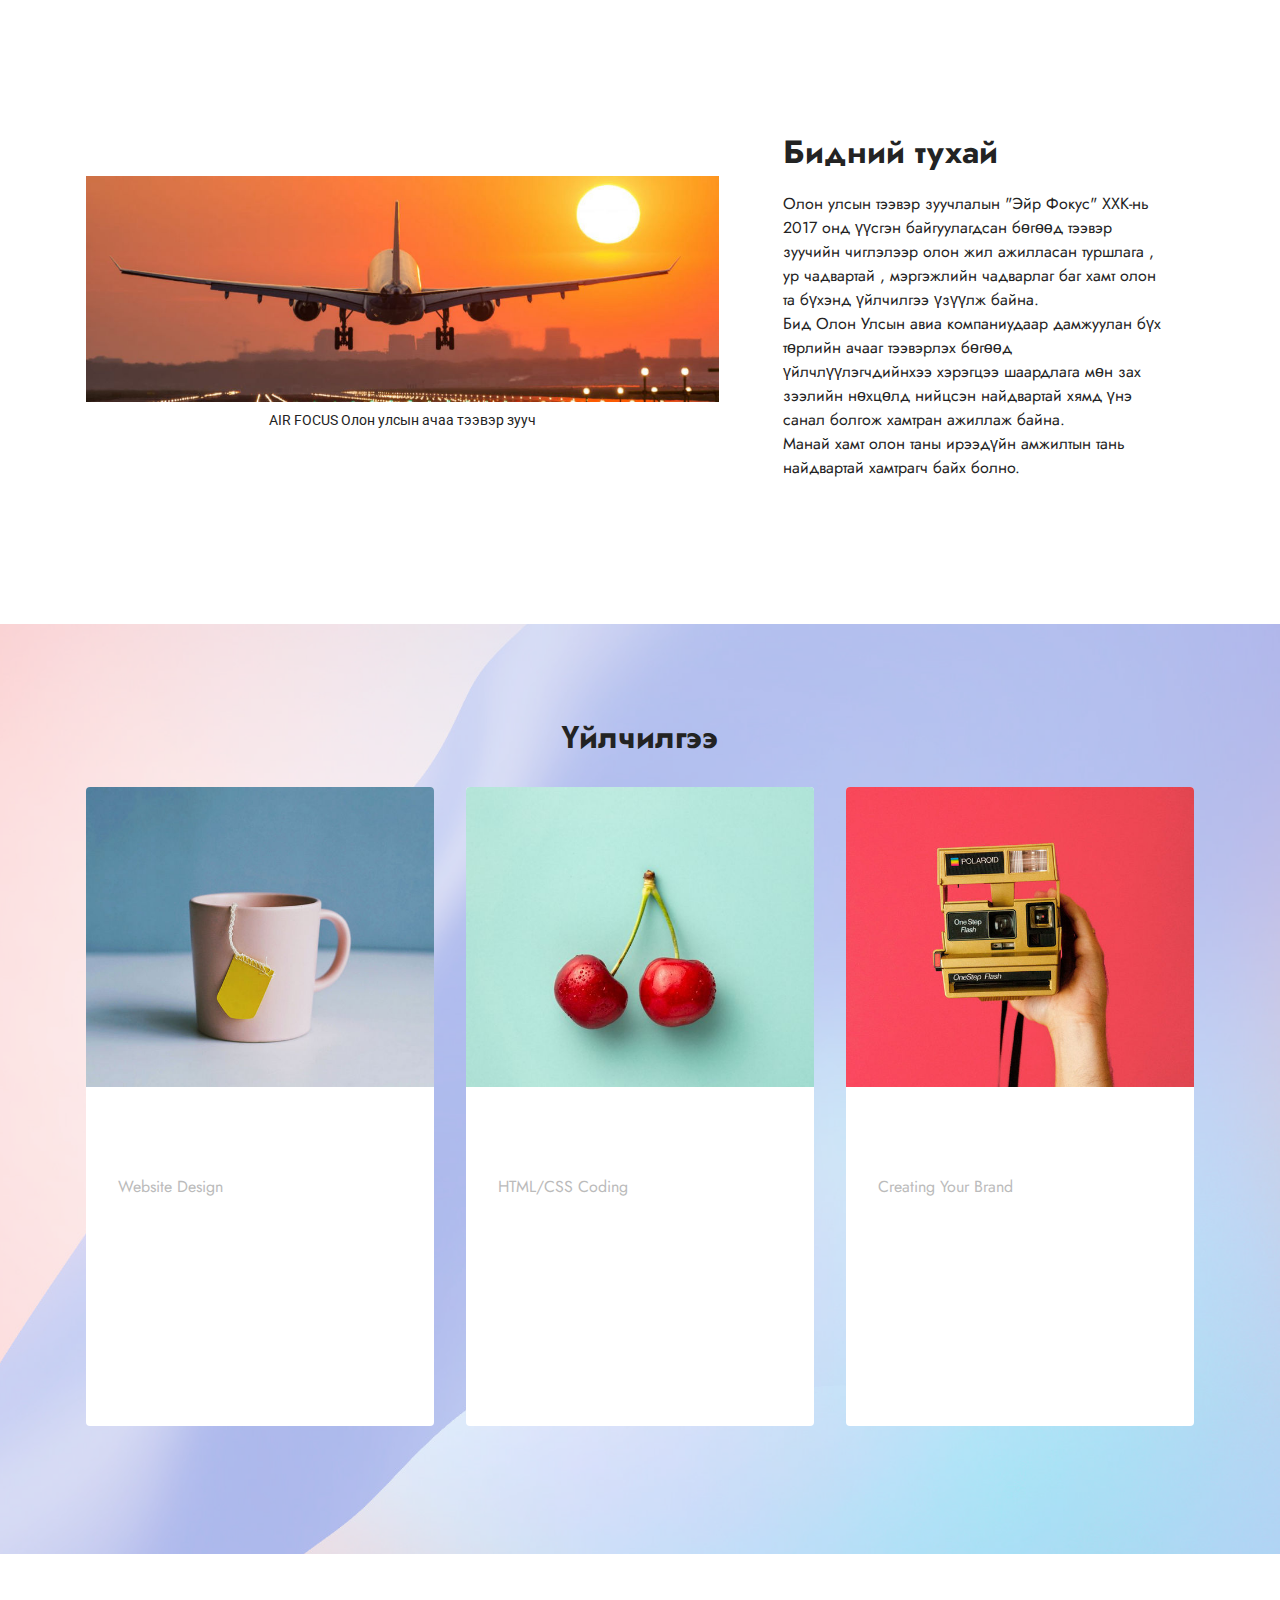
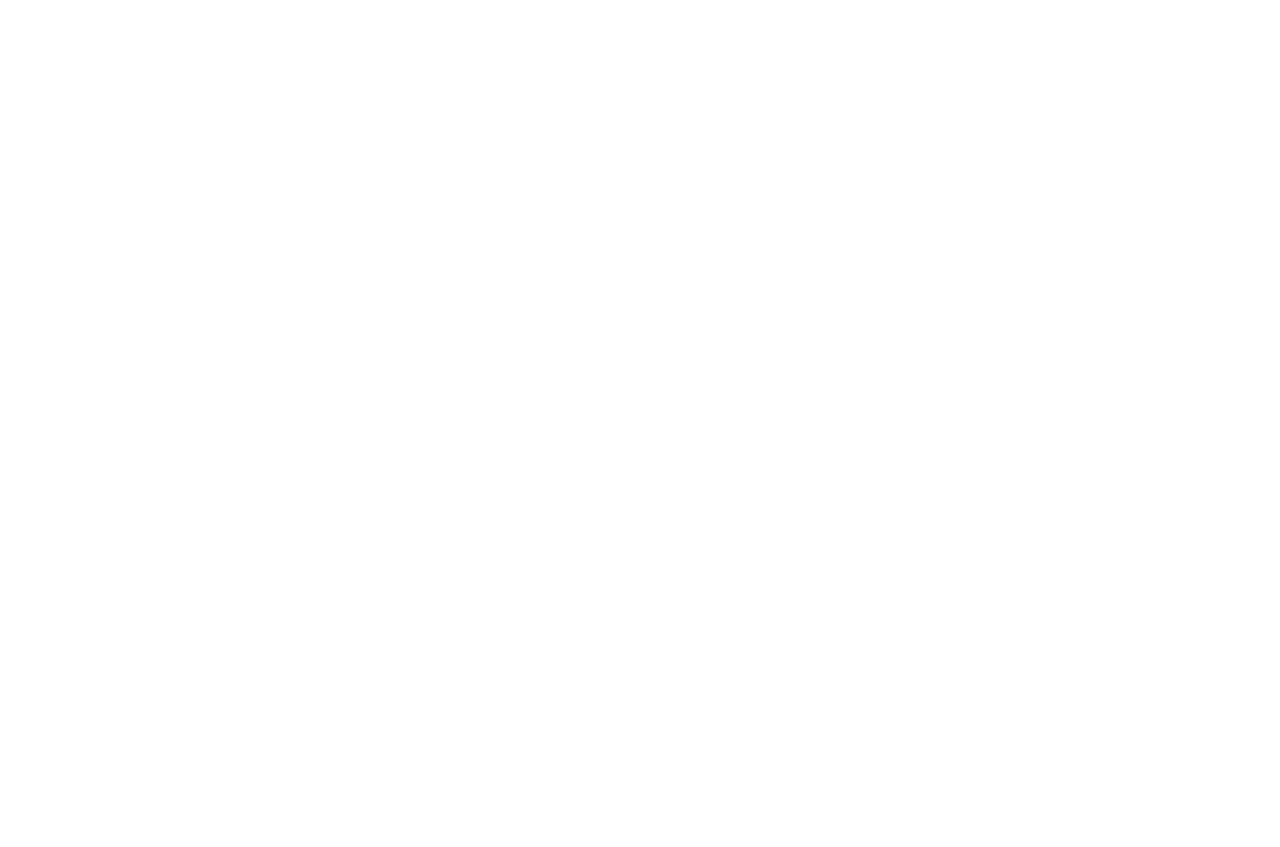
==== commit 9806cd37: "create github pages" ====
--- a/bidniituhai.html
+++ b/bidniituhai.html
@@ -11,14 +11,11 @@
   
   
   <title>Бидний тухай | AIR FOCUS LLC - International logistic</title>
-  <link rel="stylesheet" href="assets/web/assets/mobirise-icons2/mobirise2.css">
-  <link rel="stylesheet" href="assets/web/assets/mobirise-icons-bold/mobirise-icons-bold.css">
   <link rel="stylesheet" href="assets/tether/tether.min.css">
   <link rel="stylesheet" href="assets/bootstrap/css/bootstrap.min.css">
   <link rel="stylesheet" href="assets/bootstrap/css/bootstrap-grid.min.css">
   <link rel="stylesheet" href="assets/bootstrap/css/bootstrap-reboot.min.css">
   <link rel="stylesheet" href="assets/animatecss/animate.css">
-  <link rel="stylesheet" href="assets/dropdown/css/style.css">
   <link rel="stylesheet" href="assets/socicon/css/styles.css">
   <link rel="stylesheet" href="assets/theme/css/style.css">
   <link rel="preload" as="style" href="assets/mobirise/css/mbr-additional.css"><link rel="stylesheet" href="assets/mobirise/css/mbr-additional.css" type="text/css">
@@ -29,46 +26,7 @@
 </head>
 <body>
   
-  <section class="menu menu3 cid-safz8pXeSH" once="menu" id="menu3-12">
-    
-    <nav class="navbar navbar-dropdown navbar-fixed-top navbar-expand-lg">
-        <div class="container-fluid">
-            <div class="navbar-brand">
-                <span class="navbar-logo">
-                    <a href="https://mobiri.se">
-                        <img src="assets/images/dornod-zdt-178x178.png" alt="Mobirise" style="height: 6.5rem;">
-                    </a>
-                </span>
-                
-            </div>
-            <button class="navbar-toggler" type="button" data-toggle="collapse" data-target="#navbarSupportedContent" aria-controls="navbarNavAltMarkup" aria-expanded="false" aria-label="Toggle navigation">
-                <div class="hamburger">
-                    <span></span>
-                    <span></span>
-                    <span></span>
-                    <span></span>
-                </div>
-            </button>
-            <div class="collapse navbar-collapse" id="navbarSupportedContent">
-                <ul class="navbar-nav nav-dropdown" data-app-modern-menu="true"><li class="nav-item"><a class="nav-link link text-black text-primary display-7" href="index.html"><span class="mobi-mbri mobi-mbri-globe-2 mbr-iconfont mbr-iconfont-btn" style="font-size: 14px;"></span>Нүүр хуудас</a></li>
-                    <li class="nav-item dropdown"><a class="nav-link link dropdown-toggle text-black display-7" href="#" aria-expanded="false" data-toggle="dropdown-submenu"><span class="mobi-mbri mobi-mbri-bulleted-list mbr-iconfont mbr-iconfont-btn" style="font-size: 12px;"></span>Төрийн үйлчилгээ</a><div class="dropdown-menu"><a class="dropdown-item text-black text-primary display-7" href="uilchilgee.html" aria-expanded="false" target="_blank"><span class="socicon socicon-telegram mbr-iconfont mbr-iconfont-btn" style="color: rgb(255, 153, 102);"></span>Агаарын тээвэр : AIR</a><div class="dropdown"><a class="dropdown-item dropdown-toggle text-black display-7" href="#" aria-expanded="false" data-toggle="dropdown-submenu"><span class="mbrib-delivery mbr-iconfont mbr-iconfont-btn" style="color: rgb(255, 153, 102);"></span>Хосолсон тээвэр AIR-LCL</a><div class="dropdown-menu dropdown-submenu"><a class="dropdown-item text-black text-primary display-7" href="uilchilgee.html" aria-expanded="false" target="_blank"><span class="mbrib-paper-plane mbr-iconfont mbr-iconfont-btn" style="color: rgb(255, 153, 102);"></span>Агаарын тээвэр AIR</a><a class="dropdown-item text-black display-7" href="facebook.com/fastlinellc" aria-expanded="false"><span class="mbrib-map-pin mbr-iconfont mbr-iconfont-btn" style="color: rgb(255, 153, 102);"></span>Газрын тээвэр</a></div></div><a class="dropdown-item text-black text-primary display-7" href="uilchilgee.html" aria-expanded="false" target="_blank"><span class="mbrib-share mbr-iconfont mbr-iconfont-btn" style="color: rgb(255, 153, 102);"></span>Түүвэр ачаа</a><a class="dropdown-item text-black text-primary display-7" href="uilchilgee.html" aria-expanded="false" target="_blank"><span class="mbrib-contact-form mbr-iconfont mbr-iconfont-btn" style="color: rgb(255, 153, 102);"></span>Eвропын холбооны улсаас автомашинаар : LTL</a></div></li><li class="nav-item"><a class="nav-link link text-black text-primary display-7" href="bidniituhai.html#image1-1g" aria-expanded="false" target="_blank"><span class="mobi-mbri mobi-mbri-cust-feedback mbr-iconfont mbr-iconfont-btn" style="font-size: 14px;"></span>Мэдээлэл</a></li><li class="nav-item dropdown open"><a class="nav-link link text-black text-primary dropdown-toggle display-7" href="#" aria-expanded="true" target="_blank" data-toggle="dropdown-submenu"><span class="mobi-mbri mobi-mbri-user-2 mbr-iconfont mbr-iconfont-btn" style="font-size: 18px;"></span>Сумдууд</a><div class="dropdown-menu"><a class="text-black text-primary dropdown-item display-7" href="hereglegch.html" aria-expanded="false" target="_blank">сум 1</a><a class="text-black text-primary dropdown-item display-7" href="#" aria-expanded="false" target="_blank">сум 2</a><a class="text-black text-primary dropdown-item display-7" href="#" aria-expanded="false" target="_blank">сум 3</a><a class="text-black text-primary dropdown-item display-7" href="#" aria-expanded="false" target="_blank">сум 4</a></div></li></ul>
-                <div class="icons-menu">
-                    <a class="iconfont-wrapper" href="http://facebook.com/fastlinellc" target="_blank">
-                        <span class="p-2 mbr-iconfont socicon-messenger socicon" style="color: rgb(71, 181, 237); fill: rgb(71, 181, 237);"></span>
-                    </a>
-                    <a class="iconfont-wrapper" href="http://facebook.com/fastlinellc" target="_blank">
-                        <span class="p-2 mbr-iconfont socicon-facebook socicon" style="color: rgb(68, 121, 217); fill: rgb(68, 121, 217);"></span>
-                    </a>
-                    
-                    
-                </div>
-                <div class="navbar-buttons mbr-section-btn"><a class="btn btn-primary display-4" href="tel:99723101">Холбоо барих</a></div>
-            </div>
-        </div>
-    </nav>
-</section>
-
-<section class="image1 cid-saEwaf0TzY" id="image1-1p">
+  <section class="image1 cid-saEwaf0TzY" id="image1-1p">
     
 
     
@@ -192,16 +150,16 @@
 
     <div class="container">
         <div class="row content mbr-white">
-            <div class="col-12 col-md-3 mbr-fonts-style display-7">
+            <div class="col-12 col-md-3 mbr-fonts-style display-4">
                 <h5 class="mbr-section-subtitle mbr-fonts-style mb-2 display-7"><strong>Хаяг</strong></h5>
-                <p class="mbr-text mbr-fonts-style display-7">Монгол улс, Улаанбаатар , Баянгол дүүрэг , Төмөр замын удирдахын ард Даян оффис , 6 давхар 602 тоот&nbsp;</p> <br>
+                <p class="mbr-text mbr-fonts-style display-4">Монгол улс, Дорнод аймаг , Баянгол дүүрэг , Төмөр замын удирдахын ард Даян оффис , 6 давхар 602 тоот&nbsp;</p> <br>
                 <h5 class="mbr-section-subtitle mbr-fonts-style mb-2 mt-4 display-7">
                     <strong>Contacts</strong>
                 </h5>
-                <p class="mbr-text mbr-fonts-style mb-4 display-7">✉ : info@airfocus.mn&nbsp;<br>✆ :&nbsp; +976 21253113,<br>&nbsp; &nbsp; &nbsp; &nbsp; &nbsp; &nbsp; &nbsp; &nbsp;99723101,
-<br>&nbsp; &nbsp; &nbsp; &nbsp; &nbsp; &nbsp; &nbsp; &nbsp;99936641,<br></p>
+                <p class="mbr-text mbr-fonts-style mb-4 display-4">✉info@dornodaimag@dornod.gov.mn<br>✆ :&nbsp; 21253113,<br>&nbsp; &nbsp; &nbsp; &nbsp;99723101,
+<br>&nbsp; &nbsp; &nbsp; &nbsp;99936641,<br></p>
             </div>
-            <div class="col-12 col-md-3 mbr-fonts-style display-7">
+            <div class="col-12 col-md-3 mbr-fonts-style display-4">
                 <h5 class="mbr-section-subtitle mbr-fonts-style mb-2 display-7"><strong>Холбоос</strong></h5>
                 <ul class="list mbr-fonts-style mb-4 display-4">
                     <li class="mbr-text item-wrap"><a class="text-primary" href="uniin sanal.html" target="_blank">Үнийн санал</a></li>
@@ -211,32 +169,13 @@
                 <h5 class="mbr-section-subtitle mbr-fonts-style mb-2 mt-5 display-7">
                     <strong>Feedback</strong>
                 </h5>
-                <p class="mbr-text mbr-fonts-style mb-4 display-7">Та санал хүсэлтээ дараах дугаар болон шуудангаар явуулна уу? Баярлалаа!</p>
+                <p class="mbr-text mbr-fonts-style mb-4 display-4">Та санал хүсэлтээ дараах дугаар болон шуудангаар явуулна уу? Баярлалаа!</p>
             </div>
             <div class="col-12 col-md-6">
                 <div class="google-map"><iframe frameborder="0" style="border:0" src="https://www.google.com/maps/embed/v1/place?key=AIzaSyCt1265A4qvZy9HKUeA8J15AOC4SrCyZe4&amp;q=Даян төв , Улаанбаатар" allowfullscreen=""></iframe></div>
             </div>
             <div class="col-md-6">
-                <div class="social-list align-left">
-                    <div class="soc-item">
-                        <a href="https://twitter.com/" target="_blank">
-                            <span class="mbr-iconfont mbr-iconfont-social socicon-messenger socicon" style="color: rgb(68, 121, 217); fill: rgb(68, 121, 217); font-size: 30px;"></span>
-                        </a>
-                    </div>
-                    <div class="soc-item">
-                        <a href="http://facebook.com/fastlinellc" target="_blank">
-                            <span class="mbr-iconfont mbr-iconfont-social socicon-facebook socicon" style="color: rgb(68, 121, 217); fill: rgb(68, 121, 217); font-size: 30px;"></span>
-                        </a>
-                    </div>
-                    <div class="soc-item">
-                        <a href="https://www.youtube.com/" target="_blank">
-                            <span class="mbr-iconfont mbr-iconfont-social socicon-youtube socicon" style="color: rgb(228, 63, 63); fill: rgb(228, 63, 63); font-size: 30px;"></span>
-                        </a>
-                    </div>
-                    
-                    
-                    
-                </div>
+                
             </div>
         </div>
         <div class="footer-lower">
@@ -251,7 +190,7 @@
             </div>
         </div>
     </div>
-</section><section style="background-color: #fff; font-family: -apple-system, BlinkMacSystemFont, 'Segoe UI', 'Roboto', 'Helvetica Neue', Arial, sans-serif; color:#aaa; font-size:12px; padding: 0; align-items: center; display: flex;"><a href="https://mobirise.site/g" style="flex: 1 1; height: 3rem; padding-left: 1rem;"></a><p style="flex: 0 0 auto; margin:0; padding-right:1rem;">Built with Mobirise <a href="https://mobirise.site/u" style="color:#aaa;">site</a> theme</p></section><script src="assets/web/assets/jquery/jquery.min.js"></script>  <script src="assets/popper/popper.min.js"></script>  <script src="assets/tether/tether.min.js"></script>  <script src="assets/bootstrap/js/bootstrap.min.js"></script>  <script src="assets/smoothscroll/smooth-scroll.js"></script>  <script src="assets/viewportchecker/jquery.viewportchecker.js"></script>  <script src="assets/dropdown/js/nav-dropdown.js"></script>  <script src="assets/dropdown/js/navbar-dropdown.js"></script>  <script src="assets/touchswipe/jquery.touch-swipe.min.js"></script>  <script src="assets/theme/js/script.js"></script>  
+</section><section style="background-color: #fff; font-family: -apple-system, BlinkMacSystemFont, 'Segoe UI', 'Roboto', 'Helvetica Neue', Arial, sans-serif; color:#aaa; font-size:12px; padding: 0; align-items: center; display: flex;"><a href="https://mobirise.site/z" style="flex: 1 1; height: 3rem; padding-left: 1rem;"></a><p style="flex: 0 0 auto; margin:0; padding-right:1rem;">This <a href="https://mobirise.site/e" style="color:#aaa;">website</a> was designed with Mobirise</p></section><script src="assets/web/assets/jquery/jquery.min.js"></script>  <script src="assets/popper/popper.min.js"></script>  <script src="assets/tether/tether.min.js"></script>  <script src="assets/bootstrap/js/bootstrap.min.js"></script>  <script src="assets/smoothscroll/smooth-scroll.js"></script>  <script src="assets/viewportchecker/jquery.viewportchecker.js"></script>  <script src="assets/theme/js/script.js"></script>  
   
   
  <div id="scrollToTop" class="scrollToTop mbr-arrow-up"><a style="text-align: center;"><i class="mbr-arrow-up-icon mbr-arrow-up-icon-cm cm-icon cm-icon-smallarrow-up"></i></a></div>
--- a/assets/mobirise/css/mbr-additional.css
+++ b/assets/mobirise/css/mbr-additional.css
@@ -1,4 +1,5 @@
 @import url(https://fonts.googleapis.com/css?family=Jost:100,200,300,400,500,600,700,800,900,100i,200i,300i,400i,500i,600i,700i,800i,900i&display=swap);
+@import url(https://fonts.googleapis.com/css?family=Roboto:100,100i,300,300i,400,400i,500,500i,700,700i,900,900i&display=swap);
 
 
 
@@ -27,12 +28,12 @@
   font-size: 2.5rem;
 }
 .display-4 {
-  font-family: 'Jost', sans-serif;
-  font-size: 1rem;
+  font-family: 'Roboto', sans-serif;
+  font-size: 0.9rem;
   line-height: 1.5;
 }
 .display-4 > .mbr-iconfont {
-  font-size: 1.25rem;
+  font-size: 1.125rem;
 }
 .display-5 {
   font-family: 'Jost', sans-serif;
@@ -72,9 +73,9 @@
     line-height: calc( 1.3 * (1.35rem + (2 - 1.35) * ((100vw - 20rem) / (48 - 20))));
   }
   .display-4 {
-    font-size: 0.8rem;
-    font-size: calc( 1rem + (1 - 1) * ((100vw - 20rem) / (48 - 20)));
-    line-height: calc( 1.4 * (1rem + (1 - 1) * ((100vw - 20rem) / (48 - 20))));
+    font-size: 0.72rem;
+    font-size: calc( 0.965rem + (0.9 - 0.965) * ((100vw - 20rem) / (48 - 20)));
+    line-height: calc( 1.4 * (0.965rem + (0.9 - 0.965) * ((100vw - 20rem) / (48 - 20))));
   }
   .display-5 {
     font-size: 1.6rem;
@@ -587,13 +588,13 @@
 }
 /* Scroll to top button*/
 .form-control {
-  font-family: 'Jost', sans-serif;
-  font-size: 1rem;
+  font-family: 'Roboto', sans-serif;
+  font-size: 0.9rem;
   line-height: 1.5;
   font-weight: 400;
 }
 .form-control > .mbr-iconfont {
-  font-size: 1.25rem;
+  font-size: 1.125rem;
 }
 .form-control:hover,
 .form-control:focus {
@@ -601,13 +602,13 @@
   border-color: #6592e6 !important;
 }
 .form-control:-webkit-input-placeholder {
-  font-family: 'Jost', sans-serif;
-  font-size: 1rem;
+  font-family: 'Roboto', sans-serif;
+  font-size: 0.9rem;
   line-height: 1.5;
   font-weight: 400;
 }
 .form-control:-webkit-input-placeholder > .mbr-iconfont {
-  font-size: 1.25rem;
+  font-size: 1.125rem;
 }
 blockquote {
   border-color: #6592e6;
@@ -706,6 +707,12 @@
   padding-bottom: 0rem;
   background-color: #fafafa;
 }
+.cid-saDERIkePC img,
+.cid-saDERIkePC .item-img {
+  height: 100%;
+  height: 200px;
+  object-fit: cover;
+}
 .cid-saDERIkePC .item:focus,
 .cid-saDERIkePC span:focus {
   outline: none;
@@ -763,7 +770,7 @@
 .cid-suQ8DzYCcs img,
 .cid-suQ8DzYCcs .item-img {
   height: 100%;
-  height: 300px;
+  height: 200px;
   object-fit: cover;
 }
 .cid-suQ8DzYCcs .item:focus,
@@ -777,7 +784,7 @@
 .cid-suQ8DzYCcs .item-wrapper {
   position: relative;
   border-radius: 4px;
-  background: #fafafa;
+  background: #ffffff;
   height: 100%;
   display: flex;
   flex-flow: column nowrap;
@@ -817,7 +824,7 @@
 }
 .cid-safuKplv68 {
   padding-top: 0rem;
-  padding-bottom: 5rem;
+  padding-bottom: 2rem;
   background-color: #ffffff;
 }
 .cid-safuKplv68 .bg-facebook {
@@ -1208,7 +1215,7 @@
 .cid-saEAu0OWMF {
   padding-top: 75px;
   padding-bottom: 15px;
-  background-color: #232323;
+  background-color: #ffffff;
 }
 @media (max-width: 767px) {
   .cid-saEAu0OWMF .content {
@@ -1297,6 +1304,10 @@
 }
 .cid-saEAu0OWMF .mbr-text {
   text-align: left;
+  color: #000000;
+}
+.cid-saEAu0OWMF H5 {
+  color: #000000;
 }
 .cid-saEwaf0TzY {
   padding-top: 6rem;
@@ -1314,355 +1325,6 @@
 @media (min-width: 992px) {
   .cid-saEwaf0TzY .text-wrapper {
     padding: 2rem;
-  }
-}
-.cid-safz8pXeSH {
-  z-index: 1000;
-  width: 100%;
-}
-.cid-safz8pXeSH nav.navbar {
-  position: fixed;
-}
-.cid-safz8pXeSH .dropdown-item:before {
-  font-family: Moririse2 !important;
-  content: '\e966';
-  display: inline-block;
-  width: 0;
-  position: absolute;
-  left: 1rem;
-  top: 0.5rem;
-  margin-right: 0.5rem;
-  line-height: 1;
-  font-size: inherit;
-  vertical-align: middle;
-  text-align: center;
-  overflow: hidden;
-  transform: scale(0, 1);
-  transition: all 0.25s ease-in-out;
-}
-.cid-safz8pXeSH .dropdown-menu {
-  padding: 0;
-  border-radius: 4px;
-  box-shadow: 0 1px 3px 0 rgba(0, 0, 0, 0.1);
-}
-.cid-safz8pXeSH .dropdown-item {
-  border-bottom: 1px solid #e6e6e6;
-}
-.cid-safz8pXeSH .dropdown-item:hover,
-.cid-safz8pXeSH .dropdown-item:focus {
-  background: #6592e6 !important;
-  color: white !important;
-}
-.cid-safz8pXeSH .dropdown-item:first-child {
-  border-top-left-radius: 4px;
-  border-top-right-radius: 4px;
-}
-.cid-safz8pXeSH .dropdown-item:last-child {
-  border-bottom: none;
-  border-bottom-left-radius: 4px;
-  border-bottom-right-radius: 4px;
-}
-.cid-safz8pXeSH .nav-dropdown .link {
-  padding: 0 0.3em !important;
-  margin: .667em 1em !important;
-}
-.cid-safz8pXeSH .nav-dropdown .link.dropdown-toggle::after {
-  margin-left: 0.5rem;
-  margin-top: 0.2rem;
-}
-.cid-safz8pXeSH .nav-link {
-  position: relative;
-}
-.cid-safz8pXeSH .container {
-  display: flex;
-  margin: auto;
-}
-.cid-safz8pXeSH .iconfont-wrapper {
-  color: #000000 !important;
-  font-size: 1.5rem;
-  padding-right: .5rem;
-}
-.cid-safz8pXeSH .dropdown-menu,
-.cid-safz8pXeSH .navbar.opened {
-  background: #ffffff !important;
-}
-.cid-safz8pXeSH .nav-item:focus,
-.cid-safz8pXeSH .nav-link:focus {
-  outline: none;
-}
-.cid-safz8pXeSH .dropdown .dropdown-menu .dropdown-item {
-  width: auto;
-  transition: all 0.25s ease-in-out;
-}
-.cid-safz8pXeSH .dropdown .dropdown-menu .dropdown-item::after {
-  right: 0.5rem;
-}
-.cid-safz8pXeSH .dropdown .dropdown-menu .dropdown-item .mbr-iconfont {
-  margin-right: .5rem;
-  vertical-align: sub;
-}
-.cid-safz8pXeSH .dropdown .dropdown-menu .dropdown-item .mbr-iconfont:before {
-  display: inline-block;
-  transform: scale(1, 1);
-  transition: all 0.25s ease-in-out;
-}
-.cid-safz8pXeSH .collapsed .dropdown-menu .dropdown-item:before {
-  display: none;
-}
-.cid-safz8pXeSH .collapsed .dropdown .dropdown-menu .dropdown-item {
-  padding: 0.235em 1.5em 0.235em 1.5em !important;
-  transition: none;
-  margin: 0 !important;
-}
-.cid-safz8pXeSH .navbar {
-  min-height: 70px;
-  transition: all .3s;
-  border-bottom: 1px solid transparent;
-  background: rgba(255, 255, 255, 0.7);
-}
-.cid-safz8pXeSH .navbar.opened {
-  transition: all .3s;
-}
-.cid-safz8pXeSH .navbar .dropdown-item {
-  padding: .5rem 1.8rem;
-}
-.cid-safz8pXeSH .navbar .navbar-logo img {
-  width: auto;
-}
-.cid-safz8pXeSH .navbar .navbar-collapse {
-  justify-content: flex-end;
-  z-index: 1;
-}
-.cid-safz8pXeSH .navbar.collapsed {
-  justify-content: center;
-}
-.cid-safz8pXeSH .navbar.collapsed .nav-item .nav-link::before {
-  display: none;
-}
-.cid-safz8pXeSH .navbar.collapsed.opened .dropdown-menu {
-  top: 0;
-}
-@media (min-width: 992px) {
-  .cid-safz8pXeSH .navbar.collapsed.opened:not(.navbar-short) .navbar-collapse {
-    max-height: calc(98.5vh - 6.4rem);
-  }
-}
-.cid-safz8pXeSH .navbar.collapsed .dropdown-menu .dropdown-submenu {
-  left: 0 !important;
-}
-.cid-safz8pXeSH .navbar.collapsed .dropdown-menu .dropdown-item:after {
-  right: auto;
-}
-.cid-safz8pXeSH .navbar.collapsed .dropdown-menu .dropdown-toggle[data-toggle="dropdown-submenu"]:after {
-  margin-left: 0.5rem;
-  margin-top: 0.2rem;
-  border-top: 0.35em solid;
-  border-right: 0.35em solid transparent;
-  border-left: 0.35em solid transparent;
-  border-bottom: 0;
-  top: 41%;
-}
-.cid-safz8pXeSH .navbar.collapsed ul.navbar-nav li {
-  margin: auto;
-}
-.cid-safz8pXeSH .navbar.collapsed .dropdown-menu .dropdown-item {
-  padding: .25rem 1.5rem;
-  text-align: center;
-}
-.cid-safz8pXeSH .navbar.collapsed .icons-menu {
-  padding-left: 0;
-  padding-right: 0;
-  padding-top: .5rem;
-  padding-bottom: .5rem;
-}
-@media (max-width: 991px) {
-  .cid-safz8pXeSH .navbar .nav-item .nav-link::before {
-    display: none;
-  }
-  .cid-safz8pXeSH .navbar.opened .dropdown-menu {
-    top: 0;
-  }
-  .cid-safz8pXeSH .navbar .dropdown-menu .dropdown-submenu {
-    left: 0 !important;
-  }
-  .cid-safz8pXeSH .navbar .dropdown-menu .dropdown-item:after {
-    right: auto;
-  }
-  .cid-safz8pXeSH .navbar .dropdown-menu .dropdown-toggle[data-toggle="dropdown-submenu"]:after {
-    margin-left: 0.5rem;
-    margin-top: 0.2rem;
-    border-top: 0.35em solid;
-    border-right: 0.35em solid transparent;
-    border-left: 0.35em solid transparent;
-    border-bottom: 0;
-    top: 40%;
-  }
-  .cid-safz8pXeSH .navbar .navbar-logo img {
-    height: 3rem !important;
-  }
-  .cid-safz8pXeSH .navbar ul.navbar-nav li {
-    margin: auto;
-  }
-  .cid-safz8pXeSH .navbar .dropdown-menu .dropdown-item {
-    padding: .25rem 1.5rem !important;
-    text-align: center;
-  }
-  .cid-safz8pXeSH .navbar .navbar-brand {
-    flex-shrink: initial;
-    flex-basis: auto;
-    word-break: break-word;
-    padding-right: 2rem;
-  }
-  .cid-safz8pXeSH .navbar .navbar-toggler {
-    flex-basis: auto;
-  }
-  .cid-safz8pXeSH .navbar .icons-menu {
-    padding-left: 0;
-    padding-top: .5rem;
-    padding-bottom: .5rem;
-  }
-}
-.cid-safz8pXeSH .navbar.navbar-short {
-  min-height: 60px;
-}
-.cid-safz8pXeSH .navbar.navbar-short .navbar-logo img {
-  height: 2.5rem !important;
-}
-.cid-safz8pXeSH .navbar.navbar-short .navbar-brand {
-  min-height: 60px;
-  padding: 0;
-}
-.cid-safz8pXeSH .navbar-brand {
-  min-height: 70px;
-  flex-shrink: 0;
-  align-items: center;
-  margin-right: 0;
-  padding: 0;
-  transition: all .3s;
-  word-break: break-word;
-  z-index: 1;
-}
-.cid-safz8pXeSH .navbar-brand .navbar-caption {
-  line-height: inherit !important;
-}
-.cid-safz8pXeSH .navbar-brand .navbar-logo a {
-  outline: none;
-}
-.cid-safz8pXeSH .dropdown-item.active,
-.cid-safz8pXeSH .dropdown-item:active {
-  background-color: transparent;
-}
-.cid-safz8pXeSH .navbar-expand-lg .navbar-nav .nav-link {
-  padding: 0;
-}
-.cid-safz8pXeSH .nav-dropdown .link.dropdown-toggle {
-  margin-right: 1.667em;
-}
-.cid-safz8pXeSH .nav-dropdown .link.dropdown-toggle[aria-expanded="true"] {
-  margin-right: 0;
-  padding: 0.667em 1.667em;
-}
-.cid-safz8pXeSH .navbar.navbar-expand-lg .dropdown .dropdown-menu {
-  background: #ffffff;
-}
-.cid-safz8pXeSH .navbar.navbar-expand-lg .dropdown .dropdown-menu .dropdown-submenu {
-  margin: 0;
-  left: 100%;
-}
-.cid-safz8pXeSH .navbar .dropdown.open > .dropdown-menu {
-  display: block;
-}
-.cid-safz8pXeSH ul.navbar-nav {
-  flex-wrap: wrap;
-}
-.cid-safz8pXeSH .navbar-buttons {
-  text-align: center;
-  min-width: 170px;
-}
-.cid-safz8pXeSH button.navbar-toggler {
-  outline: none;
-  width: 31px;
-  height: 20px;
-  cursor: pointer;
-  transition: all .2s;
-  position: relative;
-  align-self: center;
-}
-.cid-safz8pXeSH button.navbar-toggler .hamburger span {
-  position: absolute;
-  right: 0;
-  width: 30px;
-  height: 2px;
-  border-right: 5px;
-  background-color: #4479d9;
-}
-.cid-safz8pXeSH button.navbar-toggler .hamburger span:nth-child(1) {
-  top: 0;
-  transition: all .2s;
-}
-.cid-safz8pXeSH button.navbar-toggler .hamburger span:nth-child(2) {
-  top: 8px;
-  transition: all .15s;
-}
-.cid-safz8pXeSH button.navbar-toggler .hamburger span:nth-child(3) {
-  top: 8px;
-  transition: all .15s;
-}
-.cid-safz8pXeSH button.navbar-toggler .hamburger span:nth-child(4) {
-  top: 16px;
-  transition: all .2s;
-}
-.cid-safz8pXeSH nav.opened .hamburger span:nth-child(1) {
-  top: 8px;
-  width: 0;
-  opacity: 0;
-  right: 50%;
-  transition: all .2s;
-}
-.cid-safz8pXeSH nav.opened .hamburger span:nth-child(2) {
-  transform: rotate(45deg);
-  transition: all .25s;
-}
-.cid-safz8pXeSH nav.opened .hamburger span:nth-child(3) {
-  transform: rotate(-45deg);
-  transition: all .25s;
-}
-.cid-safz8pXeSH nav.opened .hamburger span:nth-child(4) {
-  top: 8px;
-  width: 0;
-  opacity: 0;
-  right: 50%;
-  transition: all .2s;
-}
-.cid-safz8pXeSH .navbar-dropdown {
-  padding: 0 1rem;
-  position: fixed;
-}
-.cid-safz8pXeSH a.nav-link {
-  display: flex;
-  align-items: center;
-  justify-content: center;
-}
-.cid-safz8pXeSH .icons-menu {
-  flex-wrap: nowrap;
-  display: flex;
-  justify-content: center;
-  padding-left: 1rem;
-  padding-right: 1rem;
-  padding-top: 0.3rem;
-  text-align: center;
-}
-@media screen and (-ms-high-contrast: active), (-ms-high-contrast: none) {
-  .cid-safz8pXeSH .navbar {
-    height: 70px;
-  }
-  .cid-safz8pXeSH .navbar.opened {
-    height: auto;
-  }
-  .cid-safz8pXeSH .nav-item .nav-link:hover::before {
-    width: 175%;
-    max-width: calc(100% + 2rem);
-    left: -1rem;
   }
 }
 .cid-saEaMTVThD {
@@ -1773,7 +1435,7 @@
 .cid-saEAu0OWMF {
   padding-top: 75px;
   padding-bottom: 15px;
-  background-color: #232323;
+  background-color: #ffffff;
 }
 @media (max-width: 767px) {
   .cid-saEAu0OWMF .content {
@@ -1862,446 +1524,8 @@
 }
 .cid-saEAu0OWMF .mbr-text {
   text-align: left;
-}
-.cid-safz8pXeSH {
-  z-index: 1000;
-  width: 100%;
-}
-.cid-safz8pXeSH nav.navbar {
-  position: fixed;
-}
-.cid-safz8pXeSH .dropdown-item:before {
-  font-family: Moririse2 !important;
-  content: '\e966';
-  display: inline-block;
-  width: 0;
-  position: absolute;
-  left: 1rem;
-  top: 0.5rem;
-  margin-right: 0.5rem;
-  line-height: 1;
-  font-size: inherit;
-  vertical-align: middle;
-  text-align: center;
-  overflow: hidden;
-  transform: scale(0, 1);
-  transition: all 0.25s ease-in-out;
-}
-.cid-safz8pXeSH .dropdown-menu {
-  padding: 0;
-  border-radius: 4px;
-  box-shadow: 0 1px 3px 0 rgba(0, 0, 0, 0.1);
-}
-.cid-safz8pXeSH .dropdown-item {
-  border-bottom: 1px solid #e6e6e6;
-}
-.cid-safz8pXeSH .dropdown-item:hover,
-.cid-safz8pXeSH .dropdown-item:focus {
-  background: #6592e6 !important;
-  color: white !important;
-}
-.cid-safz8pXeSH .dropdown-item:first-child {
-  border-top-left-radius: 4px;
-  border-top-right-radius: 4px;
-}
-.cid-safz8pXeSH .dropdown-item:last-child {
-  border-bottom: none;
-  border-bottom-left-radius: 4px;
-  border-bottom-right-radius: 4px;
-}
-.cid-safz8pXeSH .nav-dropdown .link {
-  padding: 0 0.3em !important;
-  margin: .667em 1em !important;
-}
-.cid-safz8pXeSH .nav-dropdown .link.dropdown-toggle::after {
-  margin-left: 0.5rem;
-  margin-top: 0.2rem;
-}
-.cid-safz8pXeSH .nav-link {
-  position: relative;
-}
-.cid-safz8pXeSH .container {
-  display: flex;
-  margin: auto;
-}
-.cid-safz8pXeSH .iconfont-wrapper {
-  color: #000000 !important;
-  font-size: 1.5rem;
-  padding-right: .5rem;
-}
-.cid-safz8pXeSH .dropdown-menu,
-.cid-safz8pXeSH .navbar.opened {
-  background: #ffffff !important;
-}
-.cid-safz8pXeSH .nav-item:focus,
-.cid-safz8pXeSH .nav-link:focus {
-  outline: none;
-}
-.cid-safz8pXeSH .dropdown .dropdown-menu .dropdown-item {
-  width: auto;
-  transition: all 0.25s ease-in-out;
-}
-.cid-safz8pXeSH .dropdown .dropdown-menu .dropdown-item::after {
-  right: 0.5rem;
-}
-.cid-safz8pXeSH .dropdown .dropdown-menu .dropdown-item .mbr-iconfont {
-  margin-right: .5rem;
-  vertical-align: sub;
-}
-.cid-safz8pXeSH .dropdown .dropdown-menu .dropdown-item .mbr-iconfont:before {
-  display: inline-block;
-  transform: scale(1, 1);
-  transition: all 0.25s ease-in-out;
-}
-.cid-safz8pXeSH .collapsed .dropdown-menu .dropdown-item:before {
-  display: none;
-}
-.cid-safz8pXeSH .collapsed .dropdown .dropdown-menu .dropdown-item {
-  padding: 0.235em 1.5em 0.235em 1.5em !important;
-  transition: none;
-  margin: 0 !important;
-}
-.cid-safz8pXeSH .navbar {
-  min-height: 70px;
-  transition: all .3s;
-  border-bottom: 1px solid transparent;
-  background: rgba(255, 255, 255, 0.7);
-}
-.cid-safz8pXeSH .navbar.opened {
-  transition: all .3s;
-}
-.cid-safz8pXeSH .navbar .dropdown-item {
-  padding: .5rem 1.8rem;
-}
-.cid-safz8pXeSH .navbar .navbar-logo img {
-  width: auto;
-}
-.cid-safz8pXeSH .navbar .navbar-collapse {
-  justify-content: flex-end;
-  z-index: 1;
-}
-.cid-safz8pXeSH .navbar.collapsed {
-  justify-content: center;
-}
-.cid-safz8pXeSH .navbar.collapsed .nav-item .nav-link::before {
-  display: none;
-}
-.cid-safz8pXeSH .navbar.collapsed.opened .dropdown-menu {
-  top: 0;
-}
-@media (min-width: 992px) {
-  .cid-safz8pXeSH .navbar.collapsed.opened:not(.navbar-short) .navbar-collapse {
-    max-height: calc(98.5vh - 6.4rem);
-  }
-}
-.cid-safz8pXeSH .navbar.collapsed .dropdown-menu .dropdown-submenu {
-  left: 0 !important;
-}
-.cid-safz8pXeSH .navbar.collapsed .dropdown-menu .dropdown-item:after {
-  right: auto;
-}
-.cid-safz8pXeSH .navbar.collapsed .dropdown-menu .dropdown-toggle[data-toggle="dropdown-submenu"]:after {
-  margin-left: 0.5rem;
-  margin-top: 0.2rem;
-  border-top: 0.35em solid;
-  border-right: 0.35em solid transparent;
-  border-left: 0.35em solid transparent;
-  border-bottom: 0;
-  top: 41%;
-}
-.cid-safz8pXeSH .navbar.collapsed ul.navbar-nav li {
-  margin: auto;
-}
-.cid-safz8pXeSH .navbar.collapsed .dropdown-menu .dropdown-item {
-  padding: .25rem 1.5rem;
-  text-align: center;
-}
-.cid-safz8pXeSH .navbar.collapsed .icons-menu {
-  padding-left: 0;
-  padding-right: 0;
-  padding-top: .5rem;
-  padding-bottom: .5rem;
-}
-@media (max-width: 991px) {
-  .cid-safz8pXeSH .navbar .nav-item .nav-link::before {
-    display: none;
-  }
-  .cid-safz8pXeSH .navbar.opened .dropdown-menu {
-    top: 0;
-  }
-  .cid-safz8pXeSH .navbar .dropdown-menu .dropdown-submenu {
-    left: 0 !important;
-  }
-  .cid-safz8pXeSH .navbar .dropdown-menu .dropdown-item:after {
-    right: auto;
-  }
-  .cid-safz8pXeSH .navbar .dropdown-menu .dropdown-toggle[data-toggle="dropdown-submenu"]:after {
-    margin-left: 0.5rem;
-    margin-top: 0.2rem;
-    border-top: 0.35em solid;
-    border-right: 0.35em solid transparent;
-    border-left: 0.35em solid transparent;
-    border-bottom: 0;
-    top: 40%;
-  }
-  .cid-safz8pXeSH .navbar .navbar-logo img {
-    height: 3rem !important;
-  }
-  .cid-safz8pXeSH .navbar ul.navbar-nav li {
-    margin: auto;
-  }
-  .cid-safz8pXeSH .navbar .dropdown-menu .dropdown-item {
-    padding: .25rem 1.5rem !important;
-    text-align: center;
-  }
-  .cid-safz8pXeSH .navbar .navbar-brand {
-    flex-shrink: initial;
-    flex-basis: auto;
-    word-break: break-word;
-    padding-right: 2rem;
-  }
-  .cid-safz8pXeSH .navbar .navbar-toggler {
-    flex-basis: auto;
-  }
-  .cid-safz8pXeSH .navbar .icons-menu {
-    padding-left: 0;
-    padding-top: .5rem;
-    padding-bottom: .5rem;
-  }
-}
-.cid-safz8pXeSH .navbar.navbar-short {
-  min-height: 60px;
-}
-.cid-safz8pXeSH .navbar.navbar-short .navbar-logo img {
-  height: 2.5rem !important;
-}
-.cid-safz8pXeSH .navbar.navbar-short .navbar-brand {
-  min-height: 60px;
-  padding: 0;
-}
-.cid-safz8pXeSH .navbar-brand {
-  min-height: 70px;
-  flex-shrink: 0;
-  align-items: center;
-  margin-right: 0;
-  padding: 0;
-  transition: all .3s;
-  word-break: break-word;
-  z-index: 1;
-}
-.cid-safz8pXeSH .navbar-brand .navbar-caption {
-  line-height: inherit !important;
-}
-.cid-safz8pXeSH .navbar-brand .navbar-logo a {
-  outline: none;
-}
-.cid-safz8pXeSH .dropdown-item.active,
-.cid-safz8pXeSH .dropdown-item:active {
-  background-color: transparent;
-}
-.cid-safz8pXeSH .navbar-expand-lg .navbar-nav .nav-link {
-  padding: 0;
-}
-.cid-safz8pXeSH .nav-dropdown .link.dropdown-toggle {
-  margin-right: 1.667em;
-}
-.cid-safz8pXeSH .nav-dropdown .link.dropdown-toggle[aria-expanded="true"] {
-  margin-right: 0;
-  padding: 0.667em 1.667em;
-}
-.cid-safz8pXeSH .navbar.navbar-expand-lg .dropdown .dropdown-menu {
-  background: #ffffff;
-}
-.cid-safz8pXeSH .navbar.navbar-expand-lg .dropdown .dropdown-menu .dropdown-submenu {
-  margin: 0;
-  left: 100%;
-}
-.cid-safz8pXeSH .navbar .dropdown.open > .dropdown-menu {
-  display: block;
-}
-.cid-safz8pXeSH ul.navbar-nav {
-  flex-wrap: wrap;
-}
-.cid-safz8pXeSH .navbar-buttons {
-  text-align: center;
-  min-width: 170px;
-}
-.cid-safz8pXeSH button.navbar-toggler {
-  outline: none;
-  width: 31px;
-  height: 20px;
-  cursor: pointer;
-  transition: all .2s;
-  position: relative;
-  align-self: center;
-}
-.cid-safz8pXeSH button.navbar-toggler .hamburger span {
-  position: absolute;
-  right: 0;
-  width: 30px;
-  height: 2px;
-  border-right: 5px;
-  background-color: #4479d9;
-}
-.cid-safz8pXeSH button.navbar-toggler .hamburger span:nth-child(1) {
-  top: 0;
-  transition: all .2s;
-}
-.cid-safz8pXeSH button.navbar-toggler .hamburger span:nth-child(2) {
-  top: 8px;
-  transition: all .15s;
-}
-.cid-safz8pXeSH button.navbar-toggler .hamburger span:nth-child(3) {
-  top: 8px;
-  transition: all .15s;
-}
-.cid-safz8pXeSH button.navbar-toggler .hamburger span:nth-child(4) {
-  top: 16px;
-  transition: all .2s;
-}
-.cid-safz8pXeSH nav.opened .hamburger span:nth-child(1) {
-  top: 8px;
-  width: 0;
-  opacity: 0;
-  right: 50%;
-  transition: all .2s;
-}
-.cid-safz8pXeSH nav.opened .hamburger span:nth-child(2) {
-  transform: rotate(45deg);
-  transition: all .25s;
-}
-.cid-safz8pXeSH nav.opened .hamburger span:nth-child(3) {
-  transform: rotate(-45deg);
-  transition: all .25s;
-}
-.cid-safz8pXeSH nav.opened .hamburger span:nth-child(4) {
-  top: 8px;
-  width: 0;
-  opacity: 0;
-  right: 50%;
-  transition: all .2s;
-}
-.cid-safz8pXeSH .navbar-dropdown {
-  padding: 0 1rem;
-  position: fixed;
-}
-.cid-safz8pXeSH a.nav-link {
-  display: flex;
-  align-items: center;
-  justify-content: center;
-}
-.cid-safz8pXeSH .icons-menu {
-  flex-wrap: nowrap;
-  display: flex;
-  justify-content: center;
-  padding-left: 1rem;
-  padding-right: 1rem;
-  padding-top: 0.3rem;
-  text-align: center;
-}
-@media screen and (-ms-high-contrast: active), (-ms-high-contrast: none) {
-  .cid-safz8pXeSH .navbar {
-    height: 70px;
-  }
-  .cid-safz8pXeSH .navbar.opened {
-    height: auto;
-  }
-  .cid-safz8pXeSH .nav-item .nav-link:hover::before {
-    width: 175%;
-    max-width: calc(100% + 2rem);
-    left: -1rem;
-  }
-}
-.cid-saEAu0OWMF {
-  padding-top: 75px;
-  padding-bottom: 15px;
-  background-color: #232323;
-}
-@media (max-width: 767px) {
-  .cid-saEAu0OWMF .content {
-    text-align: center;
-  }
-  .cid-saEAu0OWMF .content > div:not(:last-child) {
-    margin-bottom: 2rem;
-  }
-}
-.cid-saEAu0OWMF .map {
-  height: 18.75rem;
-}
-@media (max-width: 767px) {
-  .cid-saEAu0OWMF .footer-lower .copyright {
-    margin-bottom: 1rem;
-    text-align: center;
-  }
-}
-.cid-saEAu0OWMF .footer-lower hr {
-  margin: 1rem 0;
-  border-color: #fff;
-  opacity: 0.05;
-}
-.cid-saEAu0OWMF .google-map {
-  height: 25rem;
-  position: relative;
-}
-.cid-saEAu0OWMF .google-map iframe {
-  height: 100%;
-  width: 100%;
-}
-.cid-saEAu0OWMF .google-map [data-state-details] {
-  color: #6b6763;
-  font-family: Montserrat;
-  height: 1.5em;
-  margin-top: -0.75em;
-  padding-left: 1.25rem;
-  padding-right: 1.25rem;
-  position: absolute;
-  text-align: center;
-  top: 50%;
-  width: 100%;
-}
-.cid-saEAu0OWMF .google-map[data-state] {
-  background: #e9e5dc;
-}
-.cid-saEAu0OWMF .google-map[data-state="loading"] [data-state-details] {
-  display: none;
-}
-.cid-saEAu0OWMF .social-list {
-  padding-left: 0;
-  margin-bottom: 0;
-  margin-left: -7px;
-  list-style: none;
-  display: flex;
-  -webkit-justify-content: flex-start;
-  justify-content: flex-start;
-  -webkit-flex-wrap: wrap;
-  flex-wrap: wrap;
-}
-.cid-saEAu0OWMF .social-list .mbr-iconfont-social {
-  font-size: 1.3rem;
-  color: #fff;
-}
-.cid-saEAu0OWMF .social-list .soc-item {
-  margin: 0 0.5rem;
-}
-.cid-saEAu0OWMF .social-list a {
-  margin: 0;
-  opacity: 0.5;
-  -webkit-transition: 0.2s linear;
-  transition: 0.2s linear;
-}
-.cid-saEAu0OWMF .social-list a:hover {
-  opacity: 1;
-}
-@media (max-width: 767px) {
-  .cid-saEAu0OWMF .social-list {
-    -webkit-justify-content: center;
-    justify-content: center;
-  }
-}
-.cid-saEAu0OWMF .list {
-  list-style-type: none;
-  padding: 0;
-}
-.cid-saEAu0OWMF .mbr-text {
-  text-align: left;
-}
+  color: #000000;
+}
+.cid-saEAu0OWMF H5 {
+  color: #000000;
+}
--- a/assets/mobirise/css/mbr-additional.css
+++ b/assets/mobirise/css/mbr-additional.css
@@ -1,4 +1,5 @@
 @import url(https://fonts.googleapis.com/css?family=Jost:100,200,300,400,500,600,700,800,900,100i,200i,300i,400i,500i,600i,700i,800i,900i&display=swap);
+@import url(https://fonts.googleapis.com/css?family=Roboto:100,100i,300,300i,400,400i,500,500i,700,700i,900,900i&display=swap);
 
 
 
@@ -27,12 +28,12 @@
   font-size: 2.5rem;
 }
 .display-4 {
-  font-family: 'Jost', sans-serif;
-  font-size: 1rem;
+  font-family: 'Roboto', sans-serif;
+  font-size: 0.9rem;
   line-height: 1.5;
 }
 .display-4 > .mbr-iconfont {
-  font-size: 1.25rem;
+  font-size: 1.125rem;
 }
 .display-5 {
   font-family: 'Jost', sans-serif;
@@ -72,9 +73,9 @@
     line-height: calc( 1.3 * (1.35rem + (2 - 1.35) * ((100vw - 20rem) / (48 - 20))));
   }
   .display-4 {
-    font-size: 0.8rem;
-    font-size: calc( 1rem + (1 - 1) * ((100vw - 20rem) / (48 - 20)));
-    line-height: calc( 1.4 * (1rem + (1 - 1) * ((100vw - 20rem) / (48 - 20))));
+    font-size: 0.72rem;
+    font-size: calc( 0.965rem + (0.9 - 0.965) * ((100vw - 20rem) / (48 - 20)));
+    line-height: calc( 1.4 * (0.965rem + (0.9 - 0.965) * ((100vw - 20rem) / (48 - 20))));
   }
   .display-5 {
     font-size: 1.6rem;
@@ -587,13 +588,13 @@
 }
 /* Scroll to top button*/
 .form-control {
-  font-family: 'Jost', sans-serif;
-  font-size: 1rem;
+  font-family: 'Roboto', sans-serif;
+  font-size: 0.9rem;
   line-height: 1.5;
   font-weight: 400;
 }
 .form-control > .mbr-iconfont {
-  font-size: 1.25rem;
+  font-size: 1.125rem;
 }
 .form-control:hover,
 .form-control:focus {
@@ -601,13 +602,13 @@
   border-color: #6592e6 !important;
 }
 .form-control:-webkit-input-placeholder {
-  font-family: 'Jost', sans-serif;
-  font-size: 1rem;
+  font-family: 'Roboto', sans-serif;
+  font-size: 0.9rem;
   line-height: 1.5;
   font-weight: 400;
 }
 .form-control:-webkit-input-placeholder > .mbr-iconfont {
-  font-size: 1.25rem;
+  font-size: 1.125rem;
 }
 blockquote {
   border-color: #6592e6;
@@ -706,6 +707,12 @@
   padding-bottom: 0rem;
   background-color: #fafafa;
 }
+.cid-saDERIkePC img,
+.cid-saDERIkePC .item-img {
+  height: 100%;
+  height: 200px;
+  object-fit: cover;
+}
 .cid-saDERIkePC .item:focus,
 .cid-saDERIkePC span:focus {
   outline: none;
@@ -763,7 +770,7 @@
 .cid-suQ8DzYCcs img,
 .cid-suQ8DzYCcs .item-img {
   height: 100%;
-  height: 300px;
+  height: 200px;
   object-fit: cover;
 }
 .cid-suQ8DzYCcs .item:focus,
@@ -777,7 +784,7 @@
 .cid-suQ8DzYCcs .item-wrapper {
   position: relative;
   border-radius: 4px;
-  background: #fafafa;
+  background: #ffffff;
   height: 100%;
   display: flex;
   flex-flow: column nowrap;
@@ -817,7 +824,7 @@
 }
 .cid-safuKplv68 {
   padding-top: 0rem;
-  padding-bottom: 5rem;
+  padding-bottom: 2rem;
   background-color: #ffffff;
 }
 .cid-safuKplv68 .bg-facebook {
@@ -1208,7 +1215,7 @@
 .cid-saEAu0OWMF {
   padding-top: 75px;
   padding-bottom: 15px;
-  background-color: #232323;
+  background-color: #ffffff;
 }
 @media (max-width: 767px) {
   .cid-saEAu0OWMF .content {
@@ -1297,6 +1304,10 @@
 }
 .cid-saEAu0OWMF .mbr-text {
   text-align: left;
+  color: #000000;
+}
+.cid-saEAu0OWMF H5 {
+  color: #000000;
 }
 .cid-saEwaf0TzY {
   padding-top: 6rem;
@@ -1314,355 +1325,6 @@
 @media (min-width: 992px) {
   .cid-saEwaf0TzY .text-wrapper {
     padding: 2rem;
-  }
-}
-.cid-safz8pXeSH {
-  z-index: 1000;
-  width: 100%;
-}
-.cid-safz8pXeSH nav.navbar {
-  position: fixed;
-}
-.cid-safz8pXeSH .dropdown-item:before {
-  font-family: Moririse2 !important;
-  content: '\e966';
-  display: inline-block;
-  width: 0;
-  position: absolute;
-  left: 1rem;
-  top: 0.5rem;
-  margin-right: 0.5rem;
-  line-height: 1;
-  font-size: inherit;
-  vertical-align: middle;
-  text-align: center;
-  overflow: hidden;
-  transform: scale(0, 1);
-  transition: all 0.25s ease-in-out;
-}
-.cid-safz8pXeSH .dropdown-menu {
-  padding: 0;
-  border-radius: 4px;
-  box-shadow: 0 1px 3px 0 rgba(0, 0, 0, 0.1);
-}
-.cid-safz8pXeSH .dropdown-item {
-  border-bottom: 1px solid #e6e6e6;
-}
-.cid-safz8pXeSH .dropdown-item:hover,
-.cid-safz8pXeSH .dropdown-item:focus {
-  background: #6592e6 !important;
-  color: white !important;
-}
-.cid-safz8pXeSH .dropdown-item:first-child {
-  border-top-left-radius: 4px;
-  border-top-right-radius: 4px;
-}
-.cid-safz8pXeSH .dropdown-item:last-child {
-  border-bottom: none;
-  border-bottom-left-radius: 4px;
-  border-bottom-right-radius: 4px;
-}
-.cid-safz8pXeSH .nav-dropdown .link {
-  padding: 0 0.3em !important;
-  margin: .667em 1em !important;
-}
-.cid-safz8pXeSH .nav-dropdown .link.dropdown-toggle::after {
-  margin-left: 0.5rem;
-  margin-top: 0.2rem;
-}
-.cid-safz8pXeSH .nav-link {
-  position: relative;
-}
-.cid-safz8pXeSH .container {
-  display: flex;
-  margin: auto;
-}
-.cid-safz8pXeSH .iconfont-wrapper {
-  color: #000000 !important;
-  font-size: 1.5rem;
-  padding-right: .5rem;
-}
-.cid-safz8pXeSH .dropdown-menu,
-.cid-safz8pXeSH .navbar.opened {
-  background: #ffffff !important;
-}
-.cid-safz8pXeSH .nav-item:focus,
-.cid-safz8pXeSH .nav-link:focus {
-  outline: none;
-}
-.cid-safz8pXeSH .dropdown .dropdown-menu .dropdown-item {
-  width: auto;
-  transition: all 0.25s ease-in-out;
-}
-.cid-safz8pXeSH .dropdown .dropdown-menu .dropdown-item::after {
-  right: 0.5rem;
-}
-.cid-safz8pXeSH .dropdown .dropdown-menu .dropdown-item .mbr-iconfont {
-  margin-right: .5rem;
-  vertical-align: sub;
-}
-.cid-safz8pXeSH .dropdown .dropdown-menu .dropdown-item .mbr-iconfont:before {
-  display: inline-block;
-  transform: scale(1, 1);
-  transition: all 0.25s ease-in-out;
-}
-.cid-safz8pXeSH .collapsed .dropdown-menu .dropdown-item:before {
-  display: none;
-}
-.cid-safz8pXeSH .collapsed .dropdown .dropdown-menu .dropdown-item {
-  padding: 0.235em 1.5em 0.235em 1.5em !important;
-  transition: none;
-  margin: 0 !important;
-}
-.cid-safz8pXeSH .navbar {
-  min-height: 70px;
-  transition: all .3s;
-  border-bottom: 1px solid transparent;
-  background: rgba(255, 255, 255, 0.7);
-}
-.cid-safz8pXeSH .navbar.opened {
-  transition: all .3s;
-}
-.cid-safz8pXeSH .navbar .dropdown-item {
-  padding: .5rem 1.8rem;
-}
-.cid-safz8pXeSH .navbar .navbar-logo img {
-  width: auto;
-}
-.cid-safz8pXeSH .navbar .navbar-collapse {
-  justify-content: flex-end;
-  z-index: 1;
-}
-.cid-safz8pXeSH .navbar.collapsed {
-  justify-content: center;
-}
-.cid-safz8pXeSH .navbar.collapsed .nav-item .nav-link::before {
-  display: none;
-}
-.cid-safz8pXeSH .navbar.collapsed.opened .dropdown-menu {
-  top: 0;
-}
-@media (min-width: 992px) {
-  .cid-safz8pXeSH .navbar.collapsed.opened:not(.navbar-short) .navbar-collapse {
-    max-height: calc(98.5vh - 6.4rem);
-  }
-}
-.cid-safz8pXeSH .navbar.collapsed .dropdown-menu .dropdown-submenu {
-  left: 0 !important;
-}
-.cid-safz8pXeSH .navbar.collapsed .dropdown-menu .dropdown-item:after {
-  right: auto;
-}
-.cid-safz8pXeSH .navbar.collapsed .dropdown-menu .dropdown-toggle[data-toggle="dropdown-submenu"]:after {
-  margin-left: 0.5rem;
-  margin-top: 0.2rem;
-  border-top: 0.35em solid;
-  border-right: 0.35em solid transparent;
-  border-left: 0.35em solid transparent;
-  border-bottom: 0;
-  top: 41%;
-}
-.cid-safz8pXeSH .navbar.collapsed ul.navbar-nav li {
-  margin: auto;
-}
-.cid-safz8pXeSH .navbar.collapsed .dropdown-menu .dropdown-item {
-  padding: .25rem 1.5rem;
-  text-align: center;
-}
-.cid-safz8pXeSH .navbar.collapsed .icons-menu {
-  padding-left: 0;
-  padding-right: 0;
-  padding-top: .5rem;
-  padding-bottom: .5rem;
-}
-@media (max-width: 991px) {
-  .cid-safz8pXeSH .navbar .nav-item .nav-link::before {
-    display: none;
-  }
-  .cid-safz8pXeSH .navbar.opened .dropdown-menu {
-    top: 0;
-  }
-  .cid-safz8pXeSH .navbar .dropdown-menu .dropdown-submenu {
-    left: 0 !important;
-  }
-  .cid-safz8pXeSH .navbar .dropdown-menu .dropdown-item:after {
-    right: auto;
-  }
-  .cid-safz8pXeSH .navbar .dropdown-menu .dropdown-toggle[data-toggle="dropdown-submenu"]:after {
-    margin-left: 0.5rem;
-    margin-top: 0.2rem;
-    border-top: 0.35em solid;
-    border-right: 0.35em solid transparent;
-    border-left: 0.35em solid transparent;
-    border-bottom: 0;
-    top: 40%;
-  }
-  .cid-safz8pXeSH .navbar .navbar-logo img {
-    height: 3rem !important;
-  }
-  .cid-safz8pXeSH .navbar ul.navbar-nav li {
-    margin: auto;
-  }
-  .cid-safz8pXeSH .navbar .dropdown-menu .dropdown-item {
-    padding: .25rem 1.5rem !important;
-    text-align: center;
-  }
-  .cid-safz8pXeSH .navbar .navbar-brand {
-    flex-shrink: initial;
-    flex-basis: auto;
-    word-break: break-word;
-    padding-right: 2rem;
-  }
-  .cid-safz8pXeSH .navbar .navbar-toggler {
-    flex-basis: auto;
-  }
-  .cid-safz8pXeSH .navbar .icons-menu {
-    padding-left: 0;
-    padding-top: .5rem;
-    padding-bottom: .5rem;
-  }
-}
-.cid-safz8pXeSH .navbar.navbar-short {
-  min-height: 60px;
-}
-.cid-safz8pXeSH .navbar.navbar-short .navbar-logo img {
-  height: 2.5rem !important;
-}
-.cid-safz8pXeSH .navbar.navbar-short .navbar-brand {
-  min-height: 60px;
-  padding: 0;
-}
-.cid-safz8pXeSH .navbar-brand {
-  min-height: 70px;
-  flex-shrink: 0;
-  align-items: center;
-  margin-right: 0;
-  padding: 0;
-  transition: all .3s;
-  word-break: break-word;
-  z-index: 1;
-}
-.cid-safz8pXeSH .navbar-brand .navbar-caption {
-  line-height: inherit !important;
-}
-.cid-safz8pXeSH .navbar-brand .navbar-logo a {
-  outline: none;
-}
-.cid-safz8pXeSH .dropdown-item.active,
-.cid-safz8pXeSH .dropdown-item:active {
-  background-color: transparent;
-}
-.cid-safz8pXeSH .navbar-expand-lg .navbar-nav .nav-link {
-  padding: 0;
-}
-.cid-safz8pXeSH .nav-dropdown .link.dropdown-toggle {
-  margin-right: 1.667em;
-}
-.cid-safz8pXeSH .nav-dropdown .link.dropdown-toggle[aria-expanded="true"] {
-  margin-right: 0;
-  padding: 0.667em 1.667em;
-}
-.cid-safz8pXeSH .navbar.navbar-expand-lg .dropdown .dropdown-menu {
-  background: #ffffff;
-}
-.cid-safz8pXeSH .navbar.navbar-expand-lg .dropdown .dropdown-menu .dropdown-submenu {
-  margin: 0;
-  left: 100%;
-}
-.cid-safz8pXeSH .navbar .dropdown.open > .dropdown-menu {
-  display: block;
-}
-.cid-safz8pXeSH ul.navbar-nav {
-  flex-wrap: wrap;
-}
-.cid-safz8pXeSH .navbar-buttons {
-  text-align: center;
-  min-width: 170px;
-}
-.cid-safz8pXeSH button.navbar-toggler {
-  outline: none;
-  width: 31px;
-  height: 20px;
-  cursor: pointer;
-  transition: all .2s;
-  position: relative;
-  align-self: center;
-}
-.cid-safz8pXeSH button.navbar-toggler .hamburger span {
-  position: absolute;
-  right: 0;
-  width: 30px;
-  height: 2px;
-  border-right: 5px;
-  background-color: #4479d9;
-}
-.cid-safz8pXeSH button.navbar-toggler .hamburger span:nth-child(1) {
-  top: 0;
-  transition: all .2s;
-}
-.cid-safz8pXeSH button.navbar-toggler .hamburger span:nth-child(2) {
-  top: 8px;
-  transition: all .15s;
-}
-.cid-safz8pXeSH button.navbar-toggler .hamburger span:nth-child(3) {
-  top: 8px;
-  transition: all .15s;
-}
-.cid-safz8pXeSH button.navbar-toggler .hamburger span:nth-child(4) {
-  top: 16px;
-  transition: all .2s;
-}
-.cid-safz8pXeSH nav.opened .hamburger span:nth-child(1) {
-  top: 8px;
-  width: 0;
-  opacity: 0;
-  right: 50%;
-  transition: all .2s;
-}
-.cid-safz8pXeSH nav.opened .hamburger span:nth-child(2) {
-  transform: rotate(45deg);
-  transition: all .25s;
-}
-.cid-safz8pXeSH nav.opened .hamburger span:nth-child(3) {
-  transform: rotate(-45deg);
-  transition: all .25s;
-}
-.cid-safz8pXeSH nav.opened .hamburger span:nth-child(4) {
-  top: 8px;
-  width: 0;
-  opacity: 0;
-  right: 50%;
-  transition: all .2s;
-}
-.cid-safz8pXeSH .navbar-dropdown {
-  padding: 0 1rem;
-  position: fixed;
-}
-.cid-safz8pXeSH a.nav-link {
-  display: flex;
-  align-items: center;
-  justify-content: center;
-}
-.cid-safz8pXeSH .icons-menu {
-  flex-wrap: nowrap;
-  display: flex;
-  justify-content: center;
-  padding-left: 1rem;
-  padding-right: 1rem;
-  padding-top: 0.3rem;
-  text-align: center;
-}
-@media screen and (-ms-high-contrast: active), (-ms-high-contrast: none) {
-  .cid-safz8pXeSH .navbar {
-    height: 70px;
-  }
-  .cid-safz8pXeSH .navbar.opened {
-    height: auto;
-  }
-  .cid-safz8pXeSH .nav-item .nav-link:hover::before {
-    width: 175%;
-    max-width: calc(100% + 2rem);
-    left: -1rem;
   }
 }
 .cid-saEaMTVThD {
@@ -1773,7 +1435,7 @@
 .cid-saEAu0OWMF {
   padding-top: 75px;
   padding-bottom: 15px;
-  background-color: #232323;
+  background-color: #ffffff;
 }
 @media (max-width: 767px) {
   .cid-saEAu0OWMF .content {
@@ -1862,446 +1524,8 @@
 }
 .cid-saEAu0OWMF .mbr-text {
   text-align: left;
-}
-.cid-safz8pXeSH {
-  z-index: 1000;
-  width: 100%;
-}
-.cid-safz8pXeSH nav.navbar {
-  position: fixed;
-}
-.cid-safz8pXeSH .dropdown-item:before {
-  font-family: Moririse2 !important;
-  content: '\e966';
-  display: inline-block;
-  width: 0;
-  position: absolute;
-  left: 1rem;
-  top: 0.5rem;
-  margin-right: 0.5rem;
-  line-height: 1;
-  font-size: inherit;
-  vertical-align: middle;
-  text-align: center;
-  overflow: hidden;
-  transform: scale(0, 1);
-  transition: all 0.25s ease-in-out;
-}
-.cid-safz8pXeSH .dropdown-menu {
-  padding: 0;
-  border-radius: 4px;
-  box-shadow: 0 1px 3px 0 rgba(0, 0, 0, 0.1);
-}
-.cid-safz8pXeSH .dropdown-item {
-  border-bottom: 1px solid #e6e6e6;
-}
-.cid-safz8pXeSH .dropdown-item:hover,
-.cid-safz8pXeSH .dropdown-item:focus {
-  background: #6592e6 !important;
-  color: white !important;
-}
-.cid-safz8pXeSH .dropdown-item:first-child {
-  border-top-left-radius: 4px;
-  border-top-right-radius: 4px;
-}
-.cid-safz8pXeSH .dropdown-item:last-child {
-  border-bottom: none;
-  border-bottom-left-radius: 4px;
-  border-bottom-right-radius: 4px;
-}
-.cid-safz8pXeSH .nav-dropdown .link {
-  padding: 0 0.3em !important;
-  margin: .667em 1em !important;
-}
-.cid-safz8pXeSH .nav-dropdown .link.dropdown-toggle::after {
-  margin-left: 0.5rem;
-  margin-top: 0.2rem;
-}
-.cid-safz8pXeSH .nav-link {
-  position: relative;
-}
-.cid-safz8pXeSH .container {
-  display: flex;
-  margin: auto;
-}
-.cid-safz8pXeSH .iconfont-wrapper {
-  color: #000000 !important;
-  font-size: 1.5rem;
-  padding-right: .5rem;
-}
-.cid-safz8pXeSH .dropdown-menu,
-.cid-safz8pXeSH .navbar.opened {
-  background: #ffffff !important;
-}
-.cid-safz8pXeSH .nav-item:focus,
-.cid-safz8pXeSH .nav-link:focus {
-  outline: none;
-}
-.cid-safz8pXeSH .dropdown .dropdown-menu .dropdown-item {
-  width: auto;
-  transition: all 0.25s ease-in-out;
-}
-.cid-safz8pXeSH .dropdown .dropdown-menu .dropdown-item::after {
-  right: 0.5rem;
-}
-.cid-safz8pXeSH .dropdown .dropdown-menu .dropdown-item .mbr-iconfont {
-  margin-right: .5rem;
-  vertical-align: sub;
-}
-.cid-safz8pXeSH .dropdown .dropdown-menu .dropdown-item .mbr-iconfont:before {
-  display: inline-block;
-  transform: scale(1, 1);
-  transition: all 0.25s ease-in-out;
-}
-.cid-safz8pXeSH .collapsed .dropdown-menu .dropdown-item:before {
-  display: none;
-}
-.cid-safz8pXeSH .collapsed .dropdown .dropdown-menu .dropdown-item {
-  padding: 0.235em 1.5em 0.235em 1.5em !important;
-  transition: none;
-  margin: 0 !important;
-}
-.cid-safz8pXeSH .navbar {
-  min-height: 70px;
-  transition: all .3s;
-  border-bottom: 1px solid transparent;
-  background: rgba(255, 255, 255, 0.7);
-}
-.cid-safz8pXeSH .navbar.opened {
-  transition: all .3s;
-}
-.cid-safz8pXeSH .navbar .dropdown-item {
-  padding: .5rem 1.8rem;
-}
-.cid-safz8pXeSH .navbar .navbar-logo img {
-  width: auto;
-}
-.cid-safz8pXeSH .navbar .navbar-collapse {
-  justify-content: flex-end;
-  z-index: 1;
-}
-.cid-safz8pXeSH .navbar.collapsed {
-  justify-content: center;
-}
-.cid-safz8pXeSH .navbar.collapsed .nav-item .nav-link::before {
-  display: none;
-}
-.cid-safz8pXeSH .navbar.collapsed.opened .dropdown-menu {
-  top: 0;
-}
-@media (min-width: 992px) {
-  .cid-safz8pXeSH .navbar.collapsed.opened:not(.navbar-short) .navbar-collapse {
-    max-height: calc(98.5vh - 6.4rem);
-  }
-}
-.cid-safz8pXeSH .navbar.collapsed .dropdown-menu .dropdown-submenu {
-  left: 0 !important;
-}
-.cid-safz8pXeSH .navbar.collapsed .dropdown-menu .dropdown-item:after {
-  right: auto;
-}
-.cid-safz8pXeSH .navbar.collapsed .dropdown-menu .dropdown-toggle[data-toggle="dropdown-submenu"]:after {
-  margin-left: 0.5rem;
-  margin-top: 0.2rem;
-  border-top: 0.35em solid;
-  border-right: 0.35em solid transparent;
-  border-left: 0.35em solid transparent;
-  border-bottom: 0;
-  top: 41%;
-}
-.cid-safz8pXeSH .navbar.collapsed ul.navbar-nav li {
-  margin: auto;
-}
-.cid-safz8pXeSH .navbar.collapsed .dropdown-menu .dropdown-item {
-  padding: .25rem 1.5rem;
-  text-align: center;
-}
-.cid-safz8pXeSH .navbar.collapsed .icons-menu {
-  padding-left: 0;
-  padding-right: 0;
-  padding-top: .5rem;
-  padding-bottom: .5rem;
-}
-@media (max-width: 991px) {
-  .cid-safz8pXeSH .navbar .nav-item .nav-link::before {
-    display: none;
-  }
-  .cid-safz8pXeSH .navbar.opened .dropdown-menu {
-    top: 0;
-  }
-  .cid-safz8pXeSH .navbar .dropdown-menu .dropdown-submenu {
-    left: 0 !important;
-  }
-  .cid-safz8pXeSH .navbar .dropdown-menu .dropdown-item:after {
-    right: auto;
-  }
-  .cid-safz8pXeSH .navbar .dropdown-menu .dropdown-toggle[data-toggle="dropdown-submenu"]:after {
-    margin-left: 0.5rem;
-    margin-top: 0.2rem;
-    border-top: 0.35em solid;
-    border-right: 0.35em solid transparent;
-    border-left: 0.35em solid transparent;
-    border-bottom: 0;
-    top: 40%;
-  }
-  .cid-safz8pXeSH .navbar .navbar-logo img {
-    height: 3rem !important;
-  }
-  .cid-safz8pXeSH .navbar ul.navbar-nav li {
-    margin: auto;
-  }
-  .cid-safz8pXeSH .navbar .dropdown-menu .dropdown-item {
-    padding: .25rem 1.5rem !important;
-    text-align: center;
-  }
-  .cid-safz8pXeSH .navbar .navbar-brand {
-    flex-shrink: initial;
-    flex-basis: auto;
-    word-break: break-word;
-    padding-right: 2rem;
-  }
-  .cid-safz8pXeSH .navbar .navbar-toggler {
-    flex-basis: auto;
-  }
-  .cid-safz8pXeSH .navbar .icons-menu {
-    padding-left: 0;
-    padding-top: .5rem;
-    padding-bottom: .5rem;
-  }
-}
-.cid-safz8pXeSH .navbar.navbar-short {
-  min-height: 60px;
-}
-.cid-safz8pXeSH .navbar.navbar-short .navbar-logo img {
-  height: 2.5rem !important;
-}
-.cid-safz8pXeSH .navbar.navbar-short .navbar-brand {
-  min-height: 60px;
-  padding: 0;
-}
-.cid-safz8pXeSH .navbar-brand {
-  min-height: 70px;
-  flex-shrink: 0;
-  align-items: center;
-  margin-right: 0;
-  padding: 0;
-  transition: all .3s;
-  word-break: break-word;
-  z-index: 1;
-}
-.cid-safz8pXeSH .navbar-brand .navbar-caption {
-  line-height: inherit !important;
-}
-.cid-safz8pXeSH .navbar-brand .navbar-logo a {
-  outline: none;
-}
-.cid-safz8pXeSH .dropdown-item.active,
-.cid-safz8pXeSH .dropdown-item:active {
-  background-color: transparent;
-}
-.cid-safz8pXeSH .navbar-expand-lg .navbar-nav .nav-link {
-  padding: 0;
-}
-.cid-safz8pXeSH .nav-dropdown .link.dropdown-toggle {
-  margin-right: 1.667em;
-}
-.cid-safz8pXeSH .nav-dropdown .link.dropdown-toggle[aria-expanded="true"] {
-  margin-right: 0;
-  padding: 0.667em 1.667em;
-}
-.cid-safz8pXeSH .navbar.navbar-expand-lg .dropdown .dropdown-menu {
-  background: #ffffff;
-}
-.cid-safz8pXeSH .navbar.navbar-expand-lg .dropdown .dropdown-menu .dropdown-submenu {
-  margin: 0;
-  left: 100%;
-}
-.cid-safz8pXeSH .navbar .dropdown.open > .dropdown-menu {
-  display: block;
-}
-.cid-safz8pXeSH ul.navbar-nav {
-  flex-wrap: wrap;
-}
-.cid-safz8pXeSH .navbar-buttons {
-  text-align: center;
-  min-width: 170px;
-}
-.cid-safz8pXeSH button.navbar-toggler {
-  outline: none;
-  width: 31px;
-  height: 20px;
-  cursor: pointer;
-  transition: all .2s;
-  position: relative;
-  align-self: center;
-}
-.cid-safz8pXeSH button.navbar-toggler .hamburger span {
-  position: absolute;
-  right: 0;
-  width: 30px;
-  height: 2px;
-  border-right: 5px;
-  background-color: #4479d9;
-}
-.cid-safz8pXeSH button.navbar-toggler .hamburger span:nth-child(1) {
-  top: 0;
-  transition: all .2s;
-}
-.cid-safz8pXeSH button.navbar-toggler .hamburger span:nth-child(2) {
-  top: 8px;
-  transition: all .15s;
-}
-.cid-safz8pXeSH button.navbar-toggler .hamburger span:nth-child(3) {
-  top: 8px;
-  transition: all .15s;
-}
-.cid-safz8pXeSH button.navbar-toggler .hamburger span:nth-child(4) {
-  top: 16px;
-  transition: all .2s;
-}
-.cid-safz8pXeSH nav.opened .hamburger span:nth-child(1) {
-  top: 8px;
-  width: 0;
-  opacity: 0;
-  right: 50%;
-  transition: all .2s;
-}
-.cid-safz8pXeSH nav.opened .hamburger span:nth-child(2) {
-  transform: rotate(45deg);
-  transition: all .25s;
-}
-.cid-safz8pXeSH nav.opened .hamburger span:nth-child(3) {
-  transform: rotate(-45deg);
-  transition: all .25s;
-}
-.cid-safz8pXeSH nav.opened .hamburger span:nth-child(4) {
-  top: 8px;
-  width: 0;
-  opacity: 0;
-  right: 50%;
-  transition: all .2s;
-}
-.cid-safz8pXeSH .navbar-dropdown {
-  padding: 0 1rem;
-  position: fixed;
-}
-.cid-safz8pXeSH a.nav-link {
-  display: flex;
-  align-items: center;
-  justify-content: center;
-}
-.cid-safz8pXeSH .icons-menu {
-  flex-wrap: nowrap;
-  display: flex;
-  justify-content: center;
-  padding-left: 1rem;
-  padding-right: 1rem;
-  padding-top: 0.3rem;
-  text-align: center;
-}
-@media screen and (-ms-high-contrast: active), (-ms-high-contrast: none) {
-  .cid-safz8pXeSH .navbar {
-    height: 70px;
-  }
-  .cid-safz8pXeSH .navbar.opened {
-    height: auto;
-  }
-  .cid-safz8pXeSH .nav-item .nav-link:hover::before {
-    width: 175%;
-    max-width: calc(100% + 2rem);
-    left: -1rem;
-  }
-}
-.cid-saEAu0OWMF {
-  padding-top: 75px;
-  padding-bottom: 15px;
-  background-color: #232323;
-}
-@media (max-width: 767px) {
-  .cid-saEAu0OWMF .content {
-    text-align: center;
-  }
-  .cid-saEAu0OWMF .content > div:not(:last-child) {
-    margin-bottom: 2rem;
-  }
-}
-.cid-saEAu0OWMF .map {
-  height: 18.75rem;
-}
-@media (max-width: 767px) {
-  .cid-saEAu0OWMF .footer-lower .copyright {
-    margin-bottom: 1rem;
-    text-align: center;
-  }
-}
-.cid-saEAu0OWMF .footer-lower hr {
-  margin: 1rem 0;
-  border-color: #fff;
-  opacity: 0.05;
-}
-.cid-saEAu0OWMF .google-map {
-  height: 25rem;
-  position: relative;
-}
-.cid-saEAu0OWMF .google-map iframe {
-  height: 100%;
-  width: 100%;
-}
-.cid-saEAu0OWMF .google-map [data-state-details] {
-  color: #6b6763;
-  font-family: Montserrat;
-  height: 1.5em;
-  margin-top: -0.75em;
-  padding-left: 1.25rem;
-  padding-right: 1.25rem;
-  position: absolute;
-  text-align: center;
-  top: 50%;
-  width: 100%;
-}
-.cid-saEAu0OWMF .google-map[data-state] {
-  background: #e9e5dc;
-}
-.cid-saEAu0OWMF .google-map[data-state="loading"] [data-state-details] {
-  display: none;
-}
-.cid-saEAu0OWMF .social-list {
-  padding-left: 0;
-  margin-bottom: 0;
-  margin-left: -7px;
-  list-style: none;
-  display: flex;
-  -webkit-justify-content: flex-start;
-  justify-content: flex-start;
-  -webkit-flex-wrap: wrap;
-  flex-wrap: wrap;
-}
-.cid-saEAu0OWMF .social-list .mbr-iconfont-social {
-  font-size: 1.3rem;
-  color: #fff;
-}
-.cid-saEAu0OWMF .social-list .soc-item {
-  margin: 0 0.5rem;
-}
-.cid-saEAu0OWMF .social-list a {
-  margin: 0;
-  opacity: 0.5;
-  -webkit-transition: 0.2s linear;
-  transition: 0.2s linear;
-}
-.cid-saEAu0OWMF .social-list a:hover {
-  opacity: 1;
-}
-@media (max-width: 767px) {
-  .cid-saEAu0OWMF .social-list {
-    -webkit-justify-content: center;
-    justify-content: center;
-  }
-}
-.cid-saEAu0OWMF .list {
-  list-style-type: none;
-  padding: 0;
-}
-.cid-saEAu0OWMF .mbr-text {
-  text-align: left;
-}
+  color: #000000;
+}
+.cid-saEAu0OWMF H5 {
+  color: #000000;
+}
